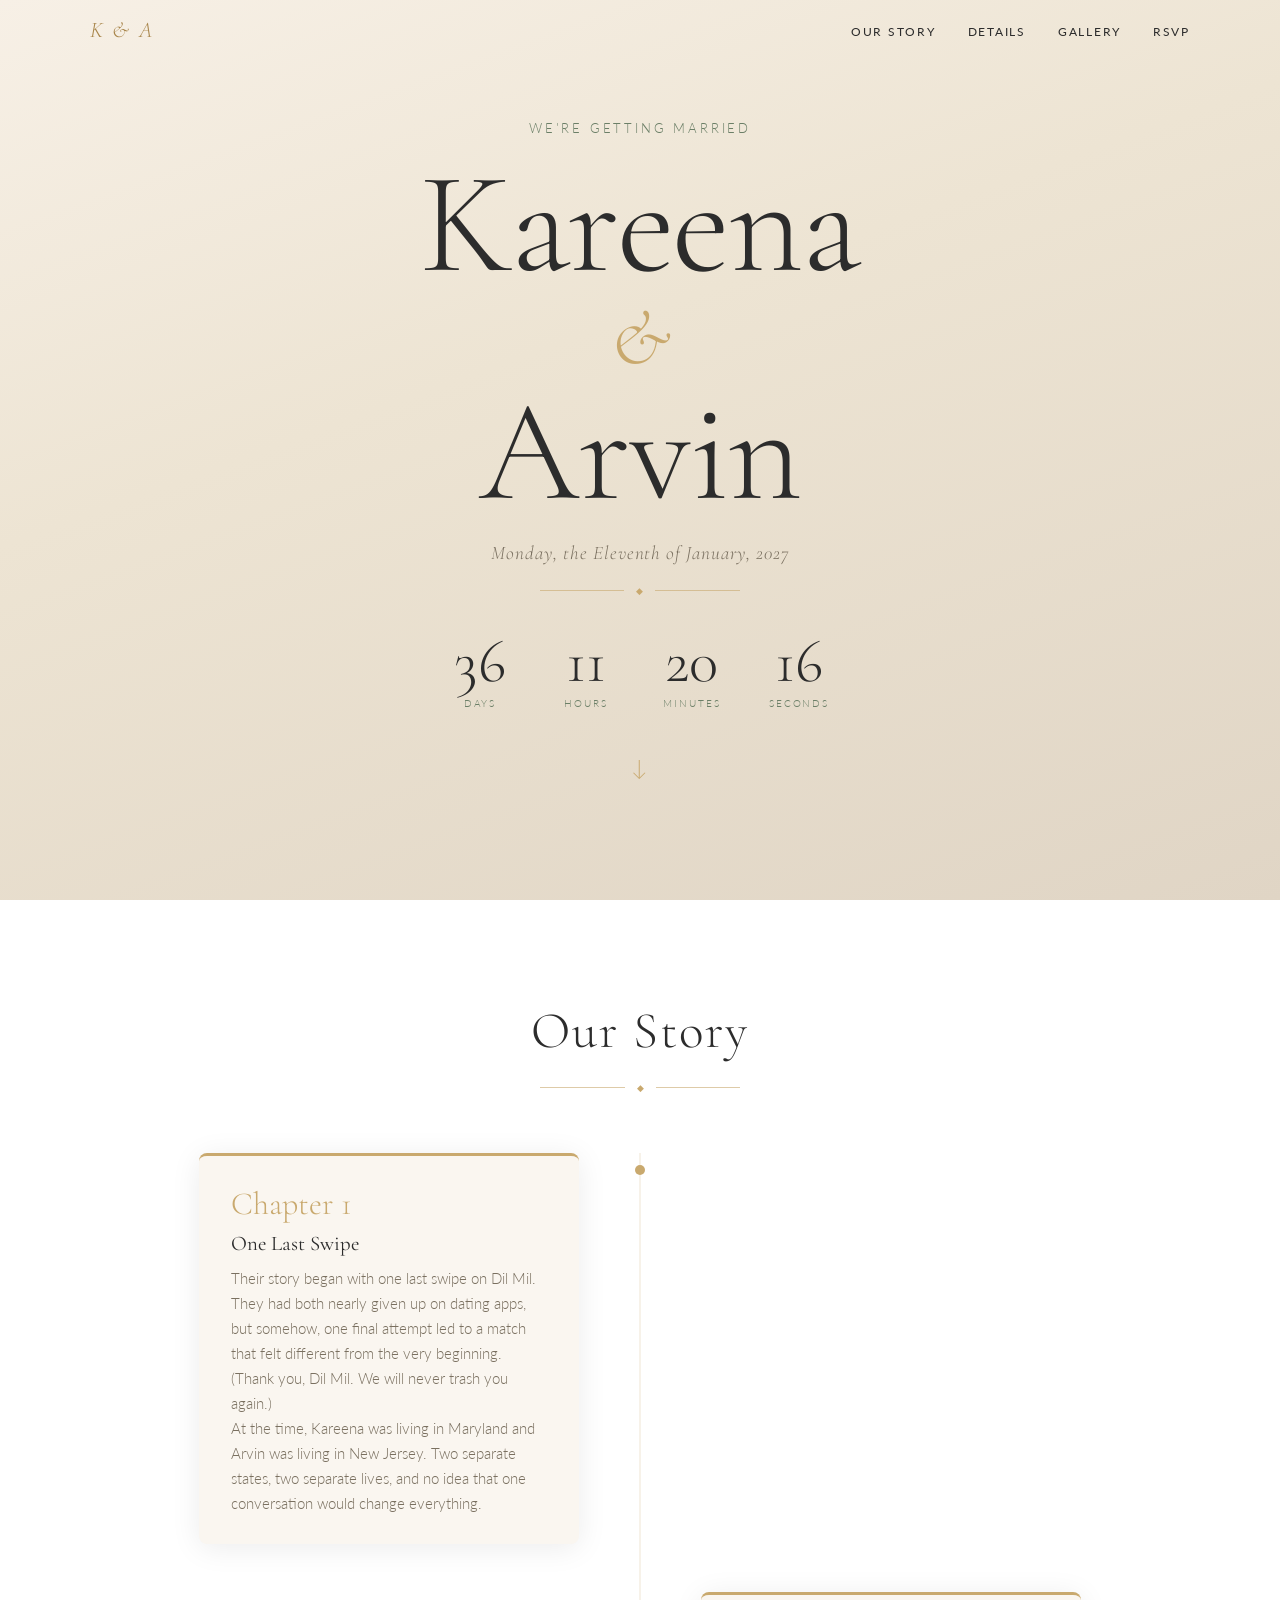
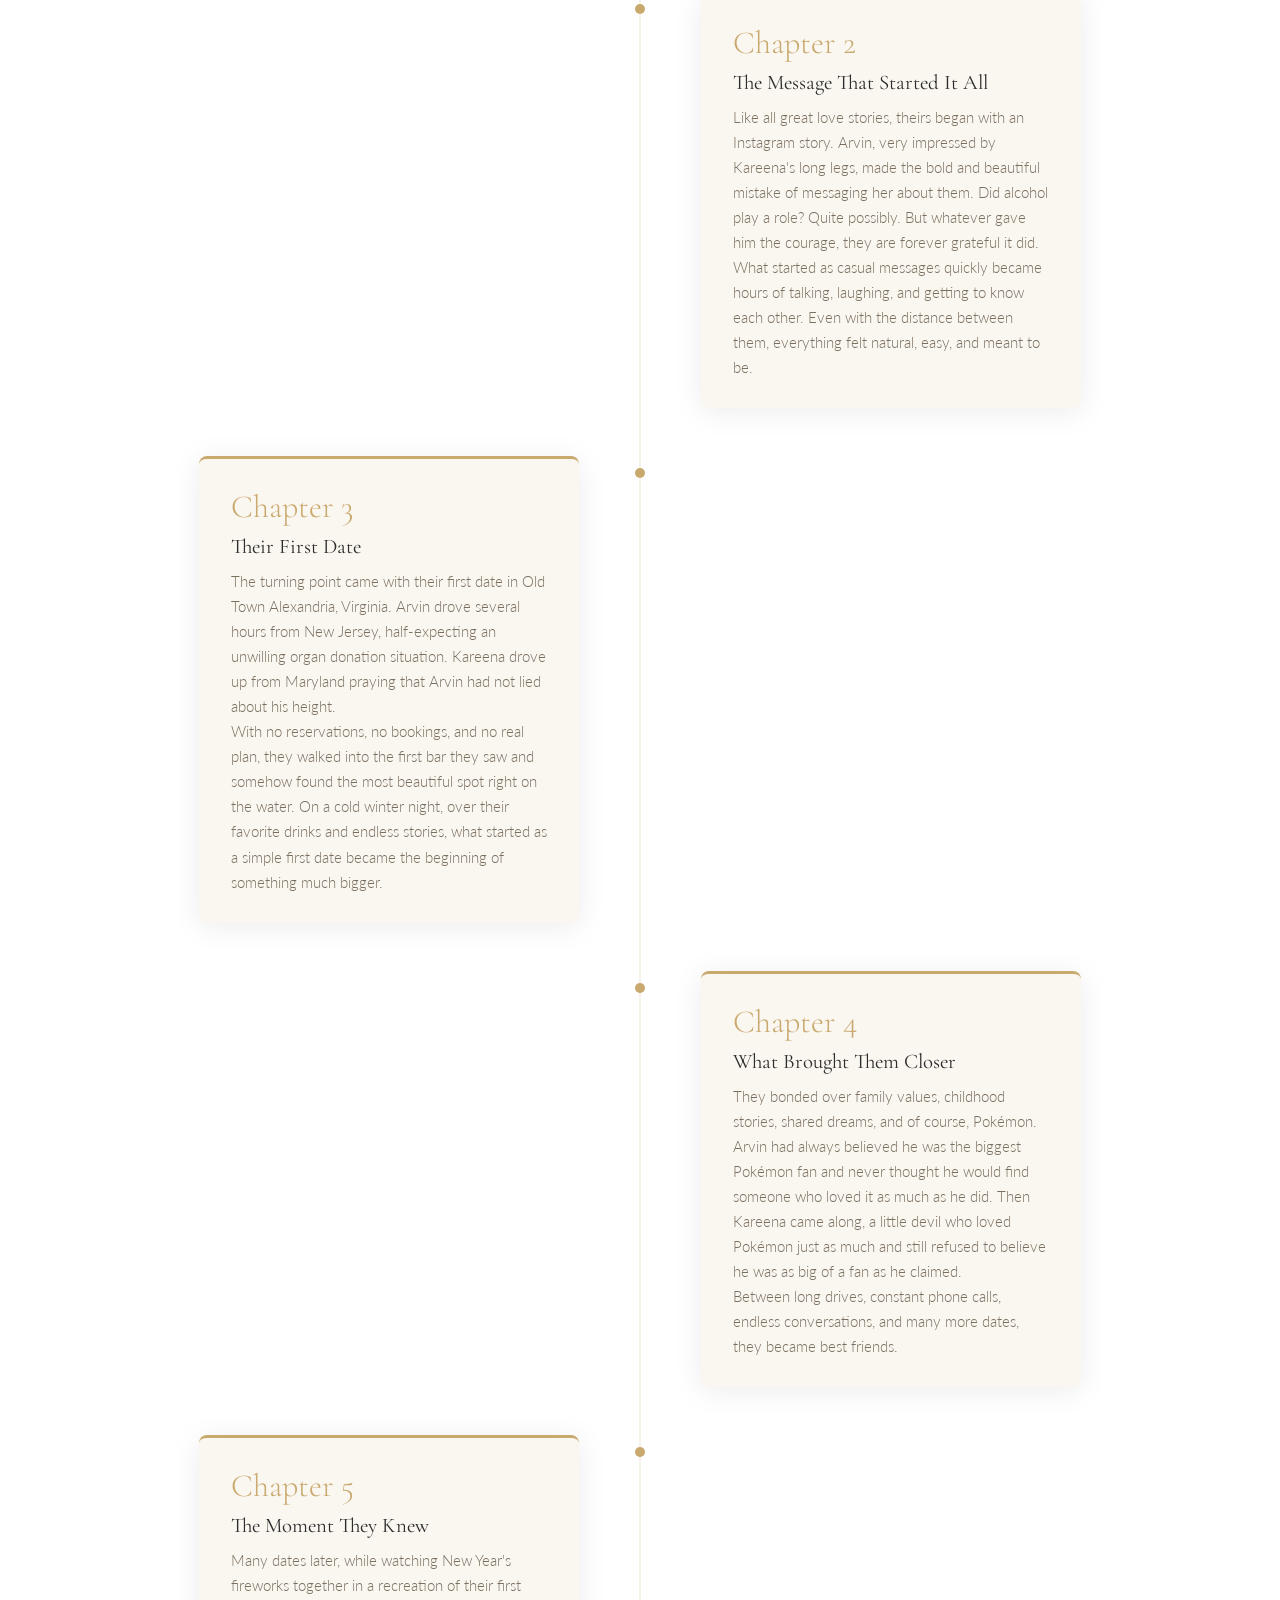
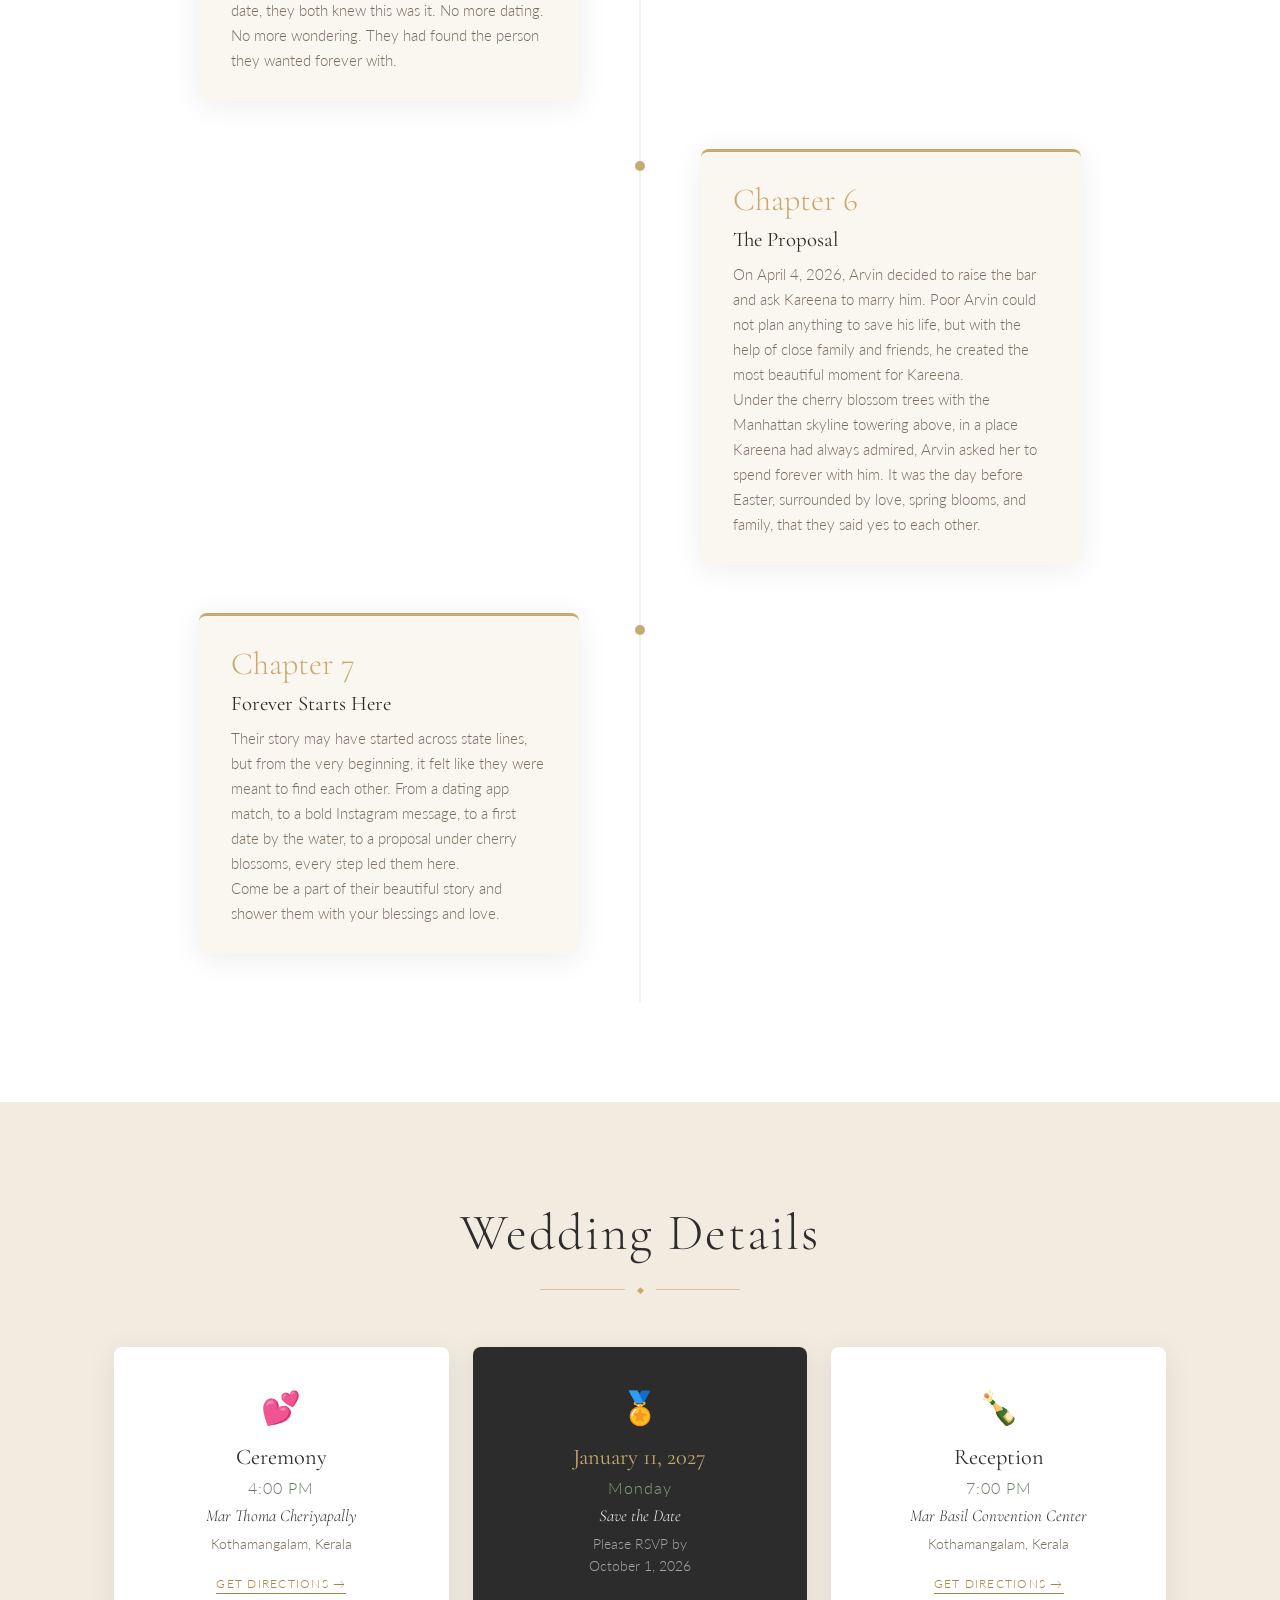
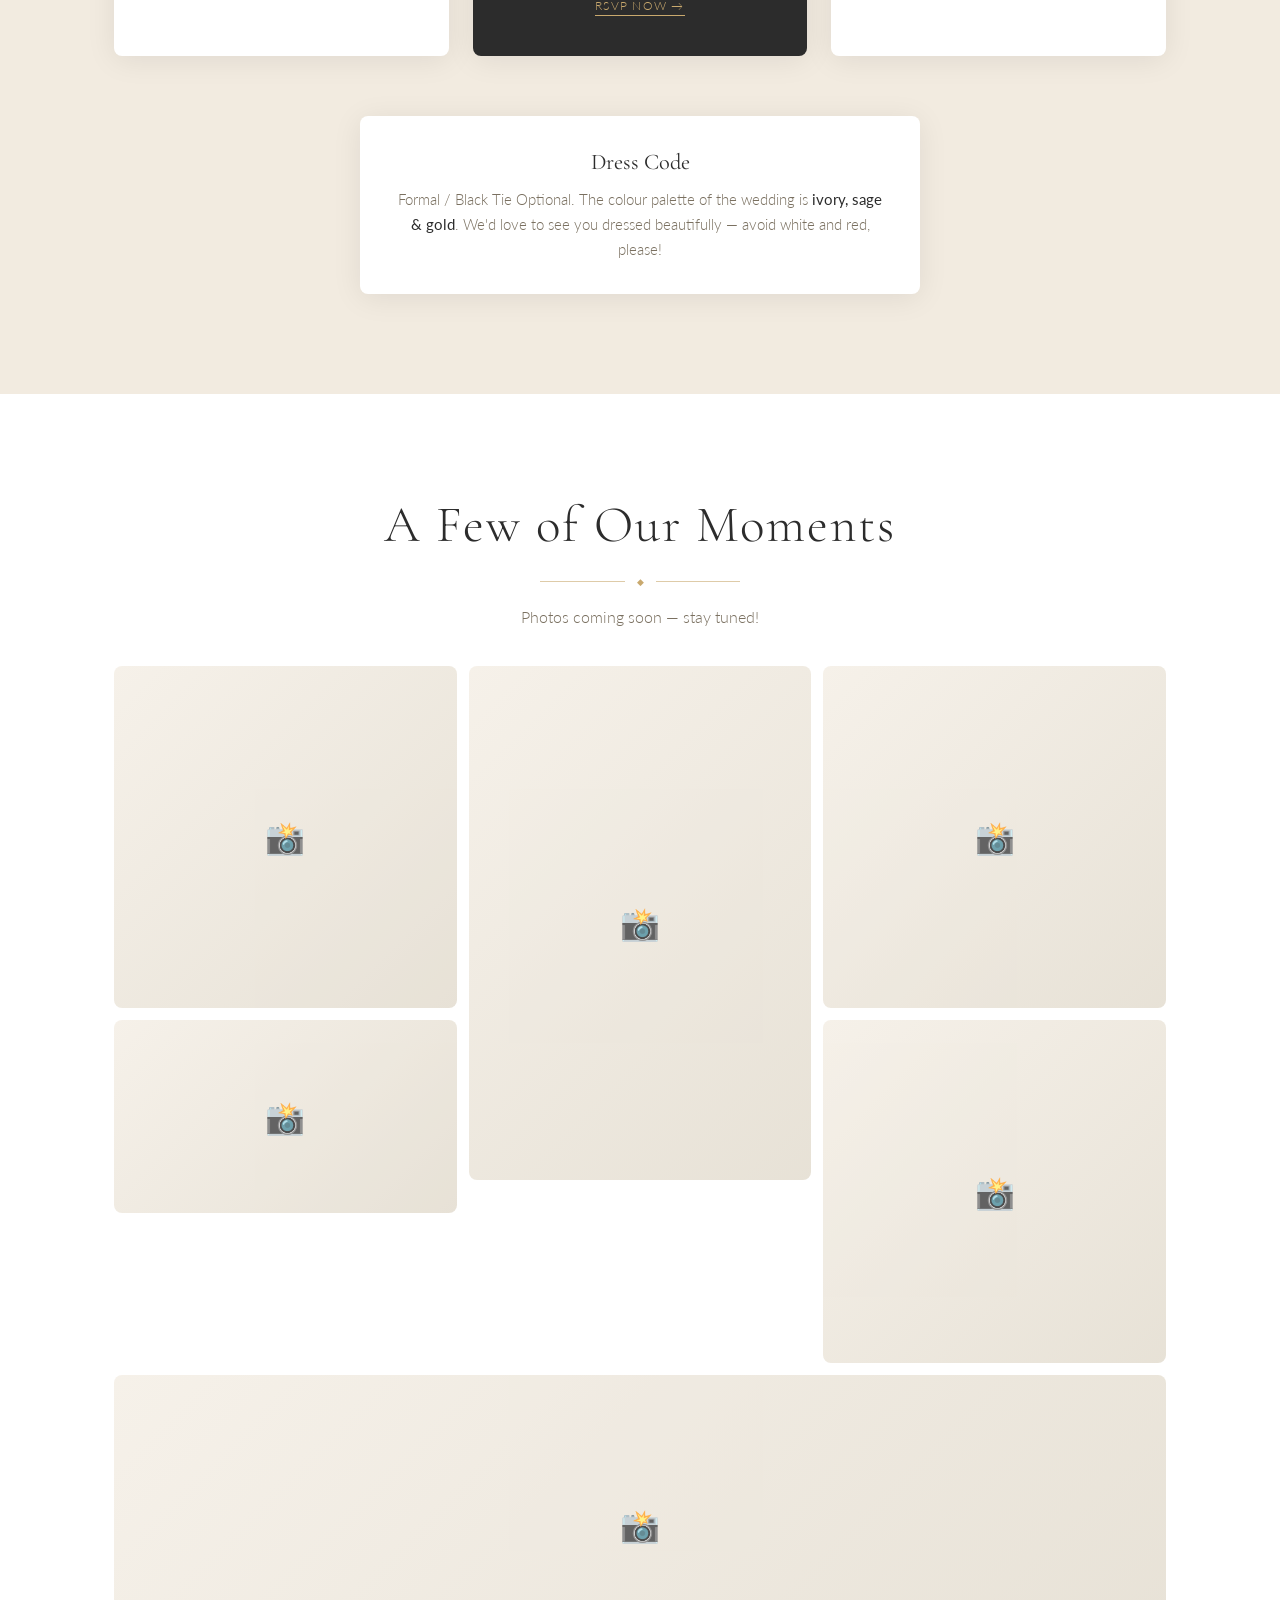
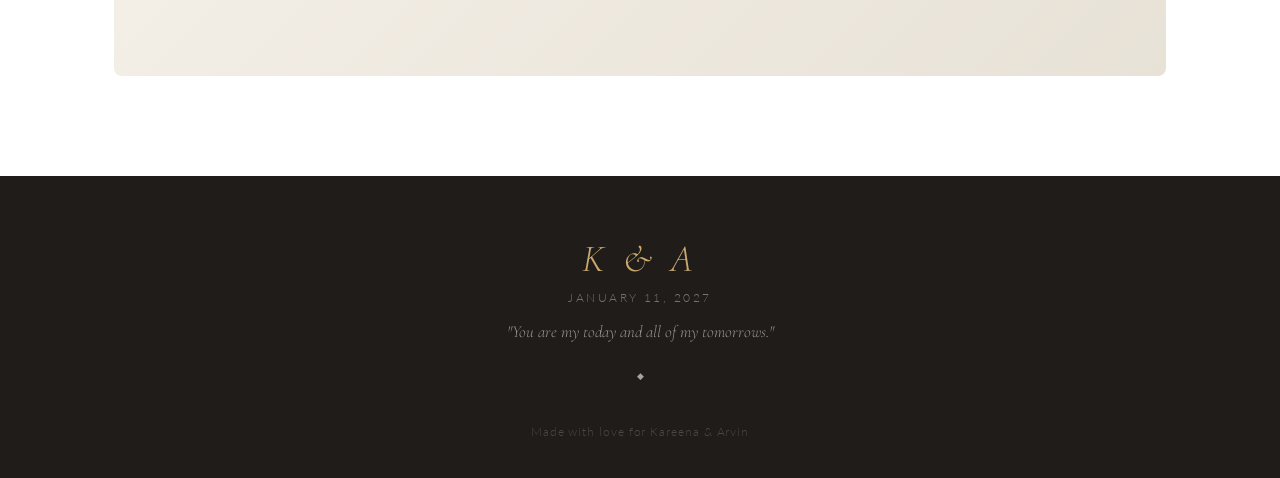
==== summon/index.html @ 85be4bbb "Update wedding date to Jan 11 2027 and set venue details - Date changed to Monday, the Eleventh of J" ====
<!DOCTYPE html>
<html lang="en">
<head>
  <meta charset="UTF-8" />
  <meta name="viewport" content="width=device-width, initial-scale=1.0" />
  <title>Kareena & Arvin — Forever Begins</title>
  <link rel="preconnect" href="https://fonts.googleapis.com" />
  <link rel="preconnect" href="https://fonts.gstatic.com" crossorigin />
  <link href="https://fonts.googleapis.com/css2?family=Cormorant+Garamond:ital,wght@0,300;0,400;0,600;1,300;1,400&family=Lato:wght@300;400&display=swap" rel="stylesheet" />
  <link rel="stylesheet" href="../styles.css" />
</head>
<body>

  <!-- Navigation -->
  <nav id="navbar">
    <div class="nav-inner">
      <span class="nav-monogram">K &amp; A</span>
      <ul class="nav-links">
        <li><a href="#story">Our Story</a></li>
        <li><a href="#details">Details</a></li>
        <li><a href="#gallery">Gallery</a></li>
        <li id="nav-rsvp"><a href="../rsvp.html">RSVP</a></li>
      </ul>
    </div>
  </nav>

  <!-- Hero -->
  <section id="hero">
    <div class="petals" aria-hidden="true" id="petals"></div>
    <div class="hero-content">
      <p class="hero-pre">We're getting married</p>
      <h1 class="hero-names">Kareena<span class="amp">&amp;</span>Arvin</h1>
      <p class="hero-date">Monday, the Eleventh of January, 2027</p>
      <div class="divider"><span></span><span class="diamond">◆</span><span></span></div>
      <div class="countdown" id="countdown">
        <div class="count-block"><span class="count-num" id="days">--</span><span class="count-label">Days</span></div>
        <div class="count-block"><span class="count-num" id="hours">--</span><span class="count-label">Hours</span></div>
        <div class="count-block"><span class="count-num" id="minutes">--</span><span class="count-label">Minutes</span></div>
        <div class="count-block"><span class="count-num" id="seconds">--</span><span class="count-label">Seconds</span></div>
      </div>
      <a href="#story" class="scroll-cue" aria-label="Scroll down">&#8595;</a>
    </div>
  </section>

  <!-- Our Story -->
  <section id="story">
    <div class="container">
      <h2 class="section-title">Our Story</h2>
      <div class="divider"><span></span><span class="diamond">◆</span><span></span></div>
      <div class="timeline">
        <div class="timeline-item left">
          <div class="timeline-card">
            <span class="timeline-year">Chapter 1</span>
            <h3>One Last Swipe</h3>
            <p>Their story began with one last swipe on Dil Mil. They had both nearly given up on dating apps, but somehow, one final attempt led to a match that felt different from the very beginning. (Thank you, Dil Mil. We will never trash you again.)</p>
            <p>At the time, Kareena was living in Maryland and Arvin was living in New Jersey. Two separate states, two separate lives, and no idea that one conversation would change everything.</p>
          </div>
        </div>
        <div class="timeline-item right">
          <div class="timeline-card">
            <span class="timeline-year">Chapter 2</span>
            <h3>The Message That Started It All</h3>
            <p>Like all great love stories, theirs began with an Instagram story. Arvin, very impressed by Kareena's long legs, made the bold and beautiful mistake of messaging her about them. Did alcohol play a role? Quite possibly. But whatever gave him the courage, they are forever grateful it did.</p>
            <p>What started as casual messages quickly became hours of talking, laughing, and getting to know each other. Even with the distance between them, everything felt natural, easy, and meant to be.</p>
          </div>
        </div>
        <div class="timeline-item left">
          <div class="timeline-card">
            <span class="timeline-year">Chapter 3</span>
            <h3>Their First Date</h3>
            <p>The turning point came with their first date in Old Town Alexandria, Virginia. Arvin drove several hours from New Jersey, half-expecting an unwilling organ donation situation. Kareena drove up from Maryland praying that Arvin had not lied about his height.</p>
            <p>With no reservations, no bookings, and no real plan, they walked into the first bar they saw and somehow found the most beautiful spot right on the water. On a cold winter night, over their favorite drinks and endless stories, what started as a simple first date became the beginning of something much bigger.</p>
          </div>
        </div>
        <div class="timeline-item right">
          <div class="timeline-card">
            <span class="timeline-year">Chapter 4</span>
            <h3>What Brought Them Closer</h3>
            <p>They bonded over family values, childhood stories, shared dreams, and of course, Pokémon. Arvin had always believed he was the biggest Pokémon fan and never thought he would find someone who loved it as much as he did. Then Kareena came along, a little devil who loved Pokémon just as much and still refused to believe he was as big of a fan as he claimed.</p>
            <p>Between long drives, constant phone calls, endless conversations, and many more dates, they became best friends.</p>
          </div>
        </div>
        <div class="timeline-item left">
          <div class="timeline-card">
            <span class="timeline-year">Chapter 5</span>
            <h3>The Moment They Knew</h3>
            <p>Many dates later, while watching New Year's fireworks together in a recreation of their first date, they both knew this was it. No more dating. No more wondering. They had found the person they wanted forever with.</p>
          </div>
        </div>
        <div class="timeline-item right">
          <div class="timeline-card">
            <span class="timeline-year">Chapter 6</span>
            <h3>The Proposal</h3>
            <p>On April 4, 2026, Arvin decided to raise the bar and ask Kareena to marry him. Poor Arvin could not plan anything to save his life, but with the help of close family and friends, he created the most beautiful moment for Kareena.</p>
            <p>Under the cherry blossom trees with the Manhattan skyline towering above, in a place Kareena had always admired, Arvin asked her to spend forever with him. It was the day before Easter, surrounded by love, spring blooms, and family, that they said yes to each other.</p>
          </div>
        </div>
        <div class="timeline-item left">
          <div class="timeline-card">
            <span class="timeline-year">Chapter 7</span>
            <h3>Forever Starts Here</h3>
            <p>Their story may have started across state lines, but from the very beginning, it felt like they were meant to find each other. From a dating app match, to a bold Instagram message, to a first date by the water, to a proposal under cherry blossoms, every step led them here.</p>
            <p>Come be a part of their beautiful story and shower them with your blessings and love.</p>
          </div>
        </div>
      </div>
    </div>
  </section>

  <!-- Details -->
  <section id="details">
    <div class="container">
      <h2 class="section-title">Wedding Details</h2>
      <div class="divider"><span></span><span class="diamond">◆</span><span></span></div>
      <div class="details-grid">

        <div class="detail-card">
          <div class="detail-icon">&#128149;</div>
          <h3>Ceremony</h3>
          <p class="detail-time">4:00 PM</p>
          <p class="detail-venue">Mar Thoma Cheriyapally</p>
          <p class="detail-address">Kothamangalam, Kerala</p>
          <a class="detail-link" href="https://maps.google.com" target="_blank" rel="noopener">Get Directions →</a>
        </div>

        <div class="detail-card featured">
          <div class="detail-icon">&#127941;</div>
          <h3>January 11, 2027</h3>
          <p class="detail-time">Monday</p>
          <p class="detail-venue">Save the Date</p>
          <p class="detail-address">Please RSVP by<br/>October 1, 2026</p>
          <a class="detail-link" href="../rsvp.html">RSVP Now →</a>
        </div>

        <div class="detail-card">
          <div class="detail-icon">&#127870;</div>
          <h3>Reception</h3>
          <p class="detail-time">7:00 PM</p>
          <p class="detail-venue">Mar Basil Convention Center</p>
          <p class="detail-address">Kothamangalam, Kerala</p>
          <a class="detail-link" href="https://maps.google.com" target="_blank" rel="noopener">Get Directions →</a>
        </div>

      </div>

      <div class="dress-code">
        <h3>Dress Code</h3>
        <p>Formal / Black Tie Optional. The colour palette of the wedding is <strong>ivory, sage &amp; gold</strong>. We'd love to see you dressed beautifully — avoid white and red, please!</p>
      </div>
    </div>
  </section>

  <!-- Gallery -->
  <section id="gallery">
    <div class="container">
      <h2 class="section-title">A Few of Our Moments</h2>
      <div class="divider"><span></span><span class="diamond">◆</span><span></span></div>
      <p class="section-sub">Photos coming soon — stay tuned!</p>
      <div class="gallery-grid">
        <div class="gallery-item g1"><div class="gallery-placeholder"><span>&#128248;</span></div></div>
        <div class="gallery-item g2"><div class="gallery-placeholder"><span>&#128248;</span></div></div>
        <div class="gallery-item g3"><div class="gallery-placeholder"><span>&#128248;</span></div></div>
        <div class="gallery-item g4"><div class="gallery-placeholder"><span>&#128248;</span></div></div>
        <div class="gallery-item g5"><div class="gallery-placeholder"><span>&#128248;</span></div></div>
        <div class="gallery-item g6"><div class="gallery-placeholder"><span>&#128248;</span></div></div>
      </div>
    </div>
  </section>

  <!-- Footer -->
  <footer id="footer">
    <p class="footer-monogram">K &amp; A</p>
    <p class="footer-date">January 11, 2027</p>
    <p class="footer-quote">"You are my today and all of my tomorrows."</p>
    <div class="divider light"><span></span><span class="diamond">◆</span><span></span></div>
    <p class="footer-credit">Made with love for Kareena &amp; Arvin</p>
  </footer>

  <script src="../script.js"></script>
</body>
</html>
---- styles.css ----
/* ===== Variables ===== */
:root {
  --ivory:     #faf6f0;
  --cream:     #f2ebe0;
  --sage:      #8a9e85;
  --sage-dark: #6b7f67;
  --gold:      #c9a96e;
  --gold-dark: #a8854a;
  --charcoal:  #2c2c2c;
  --muted:     #7a7060;
  --white:     #ffffff;
  --radius:    8px;
  --shadow:    0 4px 30px rgba(0,0,0,0.08);
  --transition: 0.3s ease;
  --font-serif: 'Cormorant Garamond', Georgia, serif;
  --font-sans:  'Lato', sans-serif;
}

/* ===== Reset ===== */
*, *::before, *::after { box-sizing: border-box; margin: 0; padding: 0; }
html { scroll-behavior: smooth; }
body {
  font-family: var(--font-sans);
  font-weight: 300;
  color: var(--charcoal);
  background: var(--ivory);
  overflow-x: hidden;
}

/* ===== Utility ===== */
.container {
  max-width: 1100px;
  margin: 0 auto;
  padding: 0 24px;
}
.section-title {
  font-family: var(--font-serif);
  font-size: clamp(2rem, 5vw, 3.2rem);
  font-weight: 300;
  text-align: center;
  color: var(--charcoal);
  letter-spacing: 0.04em;
}
.section-sub {
  text-align: center;
  color: var(--muted);
  font-size: 1rem;
  margin-top: 12px;
}
.divider {
  display: flex;
  align-items: center;
  gap: 12px;
  margin: 20px auto;
  max-width: 200px;
}
.divider span:first-child,
.divider span:last-child {
  flex: 1;
  height: 1px;
  background: var(--gold);
  opacity: 0.6;
}
.divider .diamond {
  color: var(--gold);
  font-size: 0.55rem;
  flex: none;
}
.divider.light span:first-child,
.divider.light span:last-child { background: rgba(255,255,255,0.4); }
.divider.light .diamond { color: rgba(255,255,255,0.6); }

/* ===== Navbar ===== */
#navbar {
  position: fixed;
  top: 0; left: 0; right: 0;
  z-index: 100;
  padding: 16px 24px;
  transition: background var(--transition), box-shadow var(--transition);
}
#navbar.scrolled {
  background: rgba(250, 246, 240, 0.97);
  box-shadow: 0 2px 20px rgba(0,0,0,0.06);
  backdrop-filter: blur(8px);
}
.nav-inner {
  max-width: 1100px;
  margin: 0 auto;
  display: flex;
  align-items: center;
  justify-content: space-between;
}
.nav-monogram {
  font-family: var(--font-serif);
  font-size: 1.4rem;
  font-style: italic;
  color: var(--gold-dark);
  letter-spacing: 0.1em;
}
.nav-links {
  list-style: none;
  display: flex;
  gap: 32px;
}
.nav-links a {
  font-family: var(--font-sans);
  font-size: 0.78rem;
  font-weight: 400;
  letter-spacing: 0.14em;
  text-transform: uppercase;
  text-decoration: none;
  color: var(--charcoal);
  transition: color var(--transition);
}
.nav-links a:hover { color: var(--gold-dark); }

/* ===== Hero ===== */
#hero {
  position: relative;
  min-height: 100vh;
  display: flex;
  align-items: center;
  justify-content: center;
  text-align: center;
  background: linear-gradient(160deg, #f7f0e6 0%, #ede4d3 40%, #e0d5c5 100%);
  overflow: hidden;
}
.hero-content {
  position: relative;
  z-index: 2;
  padding: 24px;
}
.hero-pre {
  font-family: var(--font-sans);
  font-size: 0.8rem;
  letter-spacing: 0.22em;
  text-transform: uppercase;
  color: var(--sage-dark);
  margin-bottom: 20px;
}
.hero-names {
  font-family: var(--font-serif);
  font-size: clamp(3.5rem, 12vw, 9rem);
  font-weight: 300;
  line-height: 0.95;
  color: var(--charcoal);
  letter-spacing: -0.01em;
}
.hero-names .amp {
  display: block;
  font-style: italic;
  font-size: 0.55em;
  color: var(--gold);
  margin: 0.1em 0;
}
.hero-date {
  margin-top: 20px;
  font-family: var(--font-serif);
  font-size: clamp(0.95rem, 2.5vw, 1.2rem);
  font-style: italic;
  color: var(--muted);
  letter-spacing: 0.05em;
}
.countdown {
  display: flex;
  gap: clamp(16px, 4vw, 48px);
  justify-content: center;
  margin-top: 36px;
}
.count-block {
  display: flex;
  flex-direction: column;
  align-items: center;
  gap: 4px;
}
.count-num {
  font-family: var(--font-serif);
  font-size: clamp(2rem, 6vw, 3.8rem);
  font-weight: 300;
  color: var(--charcoal);
  line-height: 1;
  min-width: 2ch;
  text-align: center;
}
.count-label {
  font-size: 0.65rem;
  letter-spacing: 0.18em;
  text-transform: uppercase;
  color: var(--sage-dark);
}
.scroll-cue {
  display: inline-block;
  margin-top: 44px;
  font-size: 1.4rem;
  color: var(--gold);
  text-decoration: none;
  animation: bounce 2s infinite;
}

/* Petals */
.petals { position: absolute; inset: 0; pointer-events: none; overflow: hidden; }
.petal {
  position: absolute;
  top: -30px;
  width: 10px;
  height: 14px;
  border-radius: 50% 0 50% 0;
  opacity: 0;
  animation: fall linear infinite;
}

@keyframes fall {
  0%   { transform: translateY(0) rotate(0deg) scale(0.8); opacity: 0; }
  10%  { opacity: 0.6; }
  90%  { opacity: 0.4; }
  100% { transform: translateY(110vh) rotate(720deg) scale(1); opacity: 0; }
}
@keyframes bounce {
  0%, 100% { transform: translateY(0); }
  50%       { transform: translateY(8px); }
}

/* ===== Story ===== */
#story {
  padding: 100px 0;
  background: var(--white);
}
.timeline {
  position: relative;
  margin-top: 60px;
  padding: 0 20px;
}
.timeline::before {
  content: '';
  position: absolute;
  top: 0; bottom: 0;
  left: 50%;
  width: 1px;
  background: var(--gold);
  opacity: 0.3;
  transform: translateX(-50%);
}
.timeline-item {
  display: flex;
  justify-content: flex-end;
  padding: 0 56% 48px 0;
  position: relative;
}
.timeline-item.right {
  justify-content: flex-start;
  padding: 0 0 48px 56%;
}
.timeline-item::after {
  content: '';
  position: absolute;
  top: 12px;
  left: 50%;
  width: 10px;
  height: 10px;
  background: var(--gold);
  border-radius: 50%;
  transform: translateX(-50%);
}
.timeline-card {
  background: var(--ivory);
  border-radius: var(--radius);
  padding: 28px 32px;
  box-shadow: var(--shadow);
  max-width: 380px;
  border-top: 3px solid var(--gold);
  transition: transform var(--transition);
}
.timeline-card:hover { transform: translateY(-4px); }
.timeline-year {
  font-family: var(--font-serif);
  font-size: 2rem;
  font-weight: 300;
  color: var(--gold);
  display: block;
  margin-bottom: 8px;
}
.timeline-card h3 {
  font-family: var(--font-serif);
  font-size: 1.3rem;
  font-weight: 400;
  margin-bottom: 10px;
  color: var(--charcoal);
}
.timeline-card p {
  font-size: 0.92rem;
  line-height: 1.7;
  color: var(--muted);
}

/* ===== Details ===== */
#details {
  padding: 100px 0;
  background: var(--cream);
}
.details-grid {
  display: grid;
  grid-template-columns: repeat(3, 1fr);
  gap: 24px;
  margin-top: 52px;
}
.detail-card {
  background: var(--white);
  border-radius: var(--radius);
  padding: 40px 28px;
  text-align: center;
  box-shadow: var(--shadow);
  transition: transform var(--transition);
  display: flex;
  flex-direction: column;
  align-items: center;
  gap: 8px;
}
.detail-card:hover { transform: translateY(-4px); }
.detail-card.featured {
  background: var(--charcoal);
  color: var(--ivory);
  transform: translateY(-10px);
}
.detail-card.featured:hover { transform: translateY(-14px); }
.detail-icon { font-size: 2rem; margin-bottom: 8px; }
.detail-card h3 {
  font-family: var(--font-serif);
  font-size: 1.4rem;
  font-weight: 400;
}
.detail-card.featured h3 { color: var(--gold); }
.detail-time {
  font-size: 1rem;
  color: var(--sage-dark);
  letter-spacing: 0.06em;
}
.detail-card.featured .detail-time { color: var(--sage); }
.detail-venue {
  font-family: var(--font-serif);
  font-size: 1.05rem;
  font-style: italic;
  color: var(--charcoal);
}
.detail-card.featured .detail-venue { color: var(--ivory); }
.detail-address {
  font-size: 0.85rem;
  color: var(--muted);
  line-height: 1.6;
  text-align: center;
}
.detail-card.featured .detail-address { color: rgba(250,246,240,0.6); }
.detail-link {
  display: inline-block;
  margin-top: 12px;
  font-size: 0.78rem;
  letter-spacing: 0.1em;
  text-transform: uppercase;
  text-decoration: none;
  color: var(--gold-dark);
  border-bottom: 1px solid var(--gold-dark);
  padding-bottom: 2px;
  transition: opacity var(--transition);
}
.detail-card.featured .detail-link { color: var(--gold); border-color: var(--gold); }
.detail-link:hover { opacity: 0.7; }

.dress-code {
  margin-top: 60px;
  text-align: center;
  max-width: 560px;
  margin-left: auto;
  margin-right: auto;
  background: var(--white);
  border-radius: var(--radius);
  padding: 32px 36px;
  box-shadow: var(--shadow);
}
.dress-code h3 {
  font-family: var(--font-serif);
  font-size: 1.4rem;
  font-weight: 400;
  margin-bottom: 12px;
}
.dress-code p {
  font-size: 0.92rem;
  line-height: 1.7;
  color: var(--muted);
}
.dress-code strong { color: var(--charcoal); font-weight: 400; }

/* ===== Gallery ===== */
#gallery {
  padding: 100px 0;
  background: var(--white);
}
.gallery-grid {
  display: grid;
  grid-template-columns: repeat(3, 1fr);
  grid-template-rows: auto auto;
  gap: 12px;
  margin-top: 40px;
}
.gallery-item { border-radius: var(--radius); overflow: hidden; }
.g1 { grid-column: 1; grid-row: 1; aspect-ratio: 1; }
.g2 { grid-column: 2; grid-row: 1 / 3; aspect-ratio: 2/3; }
.g3 { grid-column: 3; grid-row: 1; aspect-ratio: 1; }
.g4 { grid-column: 1; grid-row: 2; aspect-ratio: 16/9; }
.g5 { grid-column: 3; grid-row: 2; aspect-ratio: 1; }
.g6 { grid-column: 1 / 4; grid-row: 3; aspect-ratio: 21/6; }

.gallery-placeholder {
  width: 100%;
  height: 100%;
  min-height: 180px;
  background: linear-gradient(135deg, var(--cream) 0%, #ddd5c5 100%);
  display: flex;
  align-items: center;
  justify-content: center;
  font-size: 2rem;
  color: var(--gold);
  opacity: 0.7;
  transition: opacity var(--transition);
}
.gallery-item:hover .gallery-placeholder { opacity: 1; }

/* ===== RSVP ===== */
#rsvp {
  padding: 100px 0;
  background: linear-gradient(160deg, #2c2c2c 0%, #3d3530 100%);
}
#rsvp .section-title { color: var(--ivory); }
#rsvp .section-sub { color: rgba(250,246,240,0.6); }
#rsvp .divider span:first-child,
#rsvp .divider span:last-child { background: var(--gold); opacity: 0.4; }
#rsvp .divider .diamond { color: var(--gold); }
.rsvp-container { max-width: 680px; }

.rsvp-form {
  margin-top: 48px;
  display: flex;
  flex-direction: column;
  gap: 20px;
}
.form-row {
  display: grid;
  grid-template-columns: 1fr 1fr;
  gap: 20px;
}
.form-group {
  display: flex;
  flex-direction: column;
  gap: 6px;
}
.form-group label {
  font-size: 0.75rem;
  letter-spacing: 0.14em;
  text-transform: uppercase;
  color: rgba(250,246,240,0.7);
}
.form-group input,
.form-group select,
.form-group textarea {
  background: rgba(255,255,255,0.06);
  border: 1px solid rgba(201,169,110,0.3);
  border-radius: var(--radius);
  padding: 12px 16px;
  font-family: var(--font-sans);
  font-size: 0.95rem;
  color: var(--ivory);
  outline: none;
  transition: border-color var(--transition);
}
.form-group input::placeholder,
.form-group textarea::placeholder { color: rgba(250,246,240,0.3); }
.form-group input:focus,
.form-group select:focus,
.form-group textarea:focus { border-color: var(--gold); }
.form-group select option { background: #3d3530; color: var(--ivory); }
.form-group textarea { resize: vertical; min-height: 90px; }

.radio-group {
  display: flex;
  gap: 24px;
  flex-wrap: wrap;
}
.radio-label {
  display: flex;
  align-items: center;
  gap: 8px;
  font-size: 0.92rem;
  color: var(--ivory);
  cursor: pointer;
  letter-spacing: normal;
  text-transform: none;
}
.radio-label input[type="radio"] {
  accent-color: var(--gold);
  width: 16px;
  height: 16px;
  cursor: pointer;
}
.optional { color: rgba(250,246,240,0.4); font-size: 0.75em; }

.btn-submit {
  align-self: center;
  margin-top: 8px;
  padding: 14px 56px;
  font-family: var(--font-sans);
  font-size: 0.8rem;
  font-weight: 400;
  letter-spacing: 0.18em;
  text-transform: uppercase;
  color: var(--charcoal);
  background: var(--gold);
  border: none;
  border-radius: 2px;
  cursor: pointer;
  transition: background var(--transition), transform var(--transition);
}
.btn-submit:hover {
  background: var(--gold-dark);
  transform: translateY(-2px);
}
.form-success, .form-error { text-align: center; font-size: 0.92rem; display: none; }
.form-success { color: #a8c9a0; }
.form-error   { color: #e8a09a; }

/* ===== Footer ===== */
#footer {
  padding: 60px 24px 40px;
  background: #1f1c19;
  text-align: center;
  display: flex;
  flex-direction: column;
  align-items: center;
  gap: 8px;
}
.footer-monogram {
  font-family: var(--font-serif);
  font-size: 2.4rem;
  font-style: italic;
  color: var(--gold);
  letter-spacing: 0.12em;
}
.footer-date {
  font-size: 0.78rem;
  letter-spacing: 0.2em;
  text-transform: uppercase;
  color: rgba(250,246,240,0.4);
  margin-bottom: 8px;
}
.footer-quote {
  font-family: var(--font-serif);
  font-style: italic;
  font-size: 1.05rem;
  color: rgba(250,246,240,0.55);
  max-width: 400px;
}
.footer-credit {
  font-size: 0.72rem;
  letter-spacing: 0.08em;
  color: rgba(250,246,240,0.2);
  margin-top: 16px;
}

/* ===== RSVP Page ===== */
.rsvp-page #rsvp { padding-top: 60px; }

.rsvp-banner {
  padding: 140px 24px 60px;
  text-align: center;
  background: linear-gradient(160deg, #2c2c2c 0%, #3d3530 100%);
}
.rsvp-banner-title {
  font-family: var(--font-serif);
  font-size: clamp(3rem, 10vw, 6rem);
  font-weight: 300;
  color: var(--ivory);
  letter-spacing: 0.12em;
  line-height: 1;
  margin: 12px 0 16px;
}
.rsvp-banner .hero-pre { color: var(--sage); }
.rsvp-banner .hero-date { color: rgba(250,246,240,0.5); }

.honeypot { display: none; }
.nav-monogram { text-decoration: none; }
.nav-active { color: var(--gold-dark) !important; }

.rsvp-back {
  text-align: center;
  margin-top: 36px;
}
.rsvp-back a {
  font-size: 0.8rem;
  letter-spacing: 0.1em;
  text-transform: uppercase;
  color: rgba(250,246,240,0.45);
  text-decoration: none;
  border-bottom: 1px solid rgba(201,169,110,0.3);
  padding-bottom: 2px;
  transition: color var(--transition);
}
.rsvp-back a:hover { color: var(--gold); }

/* ===== Responsive ===== */
@media (max-width: 860px) {
  .details-grid { grid-template-columns: 1fr; max-width: 400px; margin-left: auto; margin-right: auto; }
  .detail-card.featured { transform: none; }
  .detail-card.featured:hover { transform: translateY(-4px); }

  .gallery-grid {
    grid-template-columns: 1fr 1fr;
    grid-template-rows: auto;
  }
  .g1,.g3,.g4,.g5 { grid-column: auto; grid-row: auto; aspect-ratio: 1; }
  .g2 { grid-column: auto; grid-row: auto; aspect-ratio: 1; }
  .g6 { grid-column: 1 / 3; aspect-ratio: 16/5; }

  .timeline::before { left: 20px; }
  .timeline-item,
  .timeline-item.right {
    justify-content: flex-start;
    padding: 0 0 36px 52px;
  }
  .timeline-item::after { left: 20px; }
  .timeline-card { max-width: 100%; }
}

@media (max-width: 600px) {
  .nav-links { display: none; }
  .form-row { grid-template-columns: 1fr; }
  .gallery-grid { grid-template-columns: 1fr; }
  .g6 { grid-column: 1; aspect-ratio: 4/3; }
  .hero-names { font-size: clamp(3rem, 18vw, 5.5rem); }
}
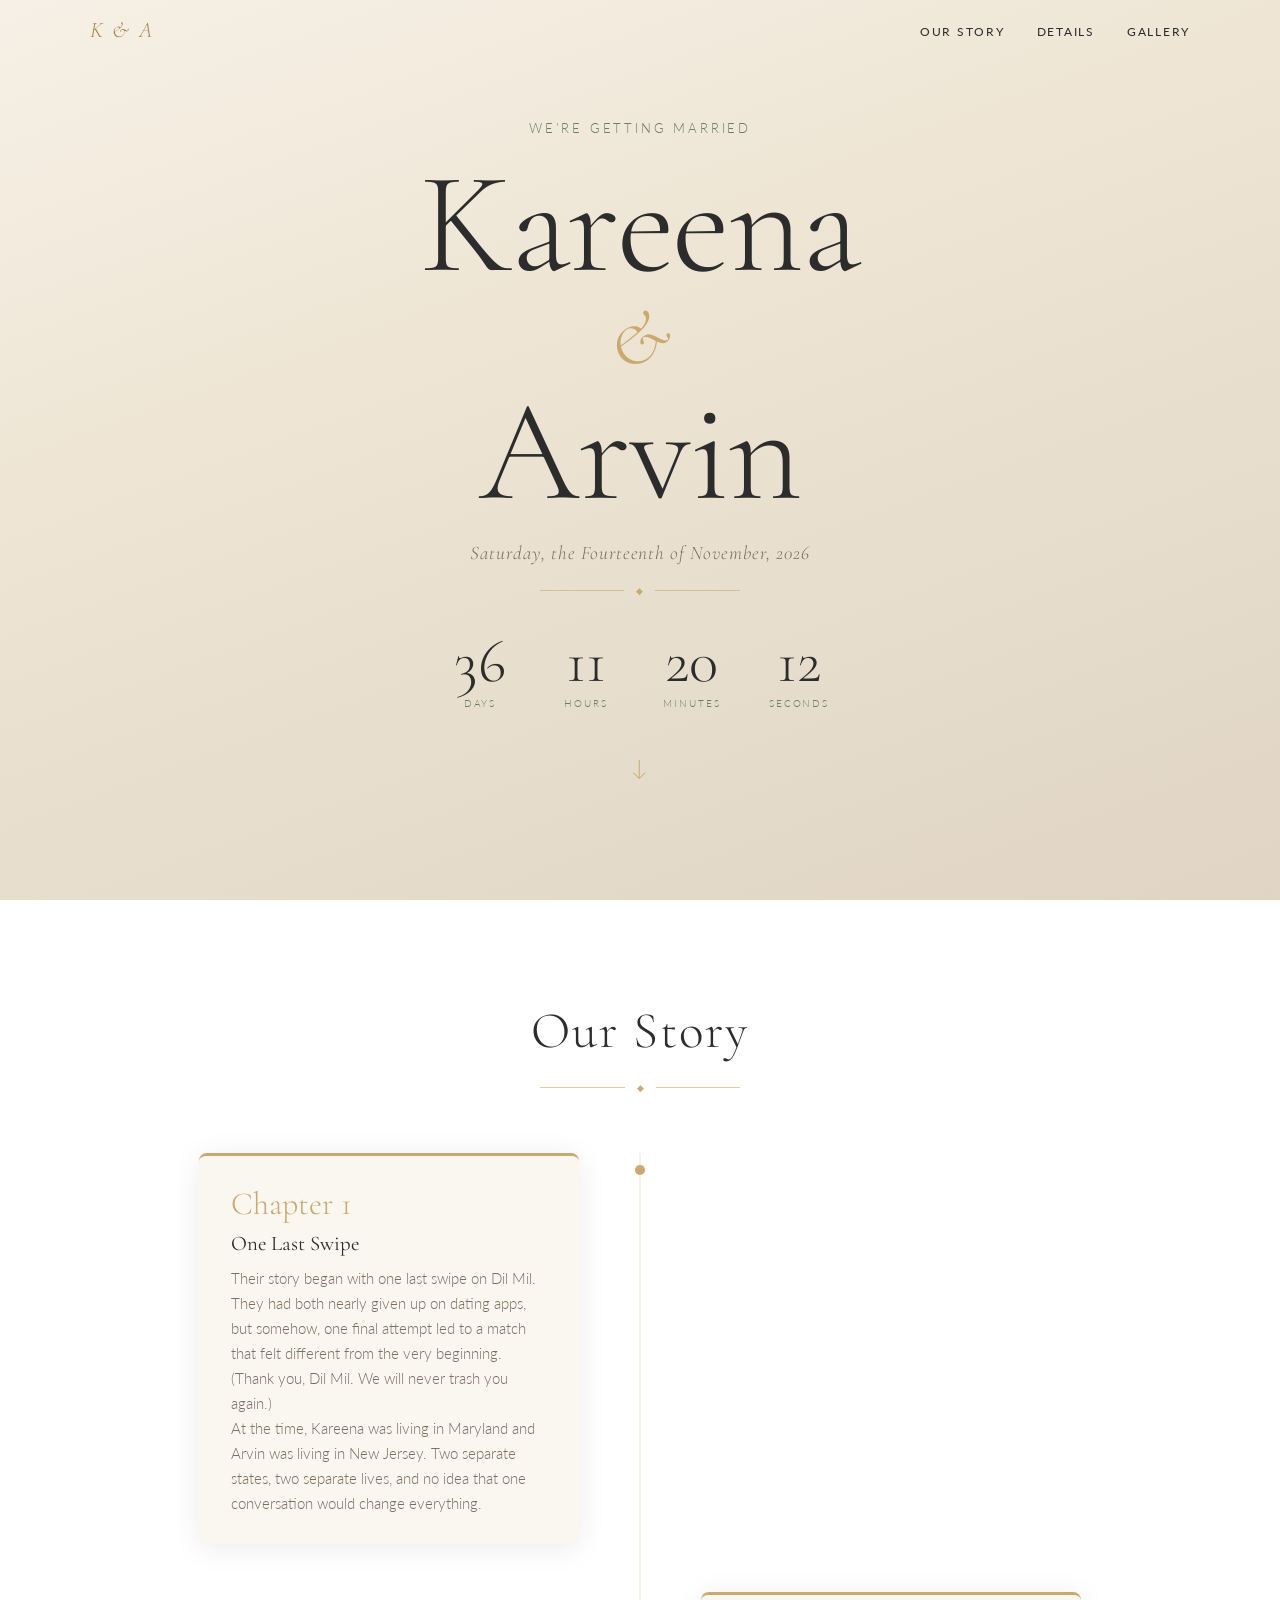
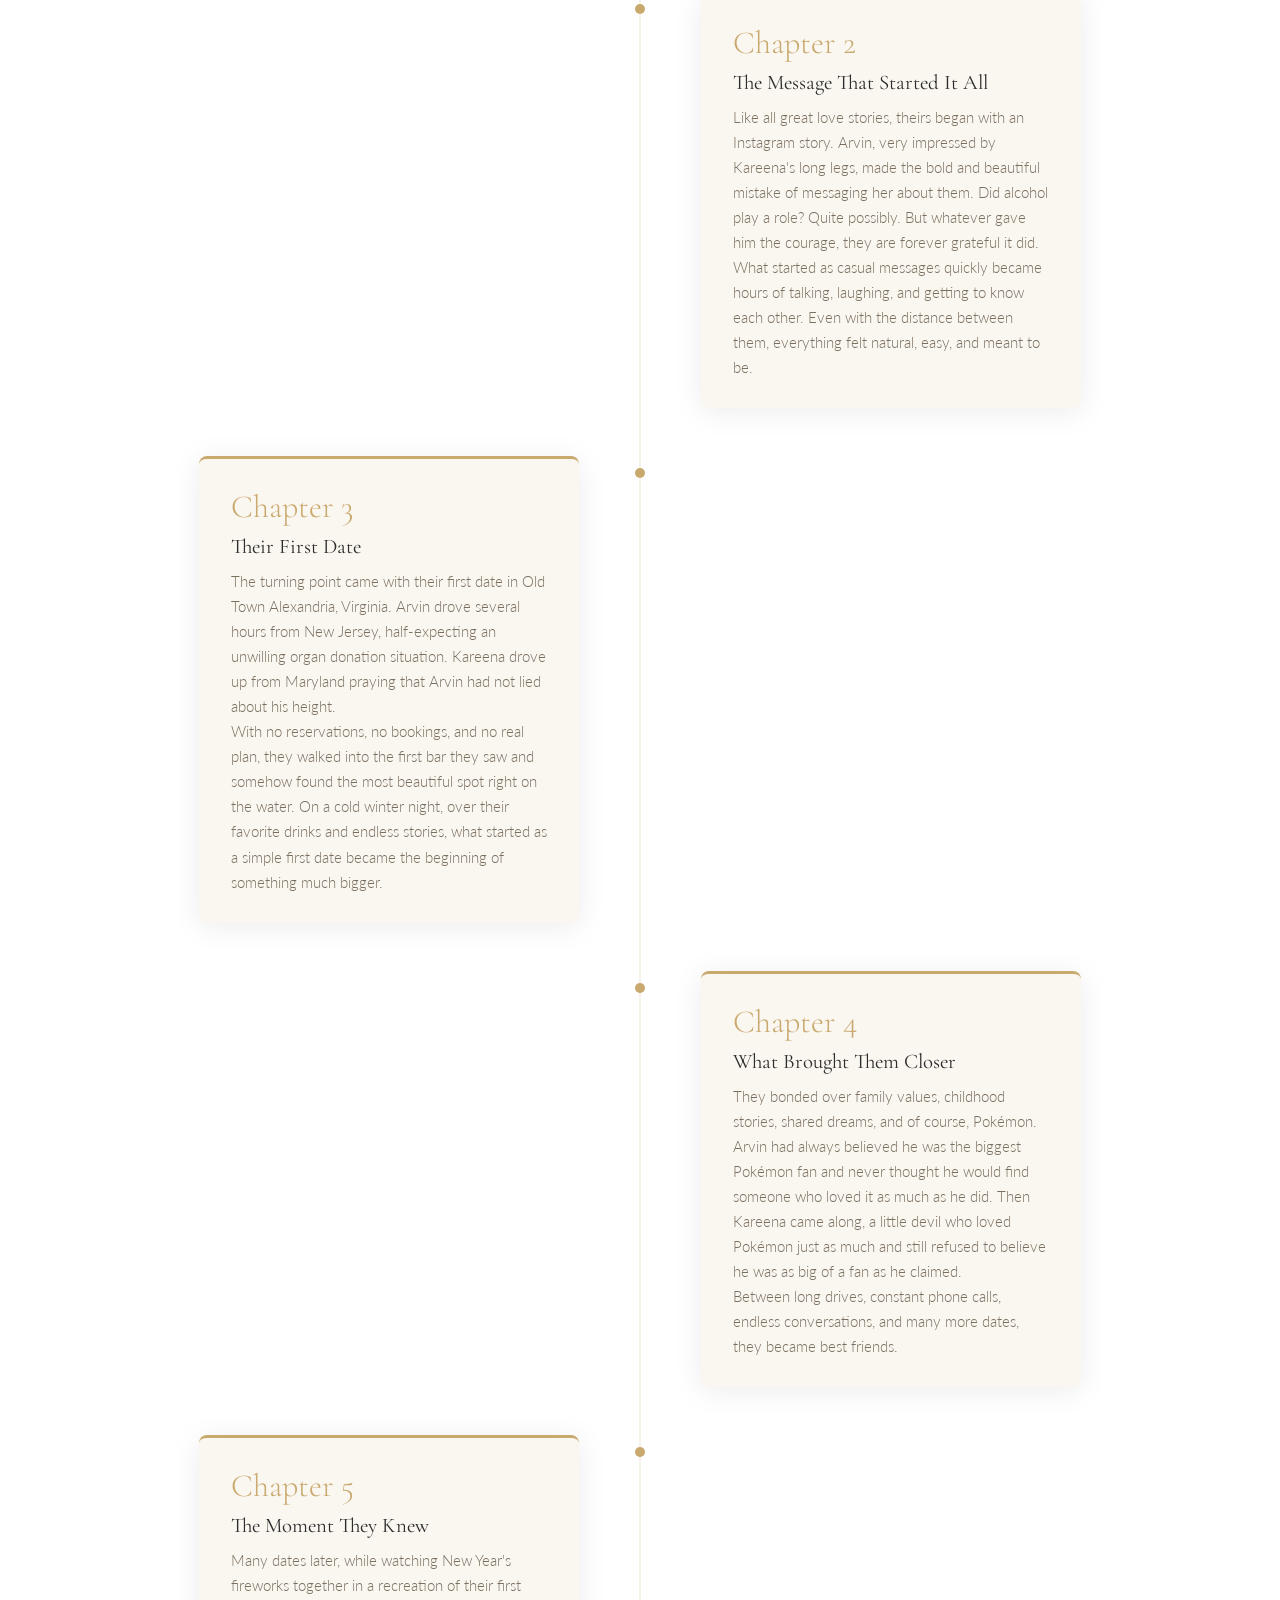
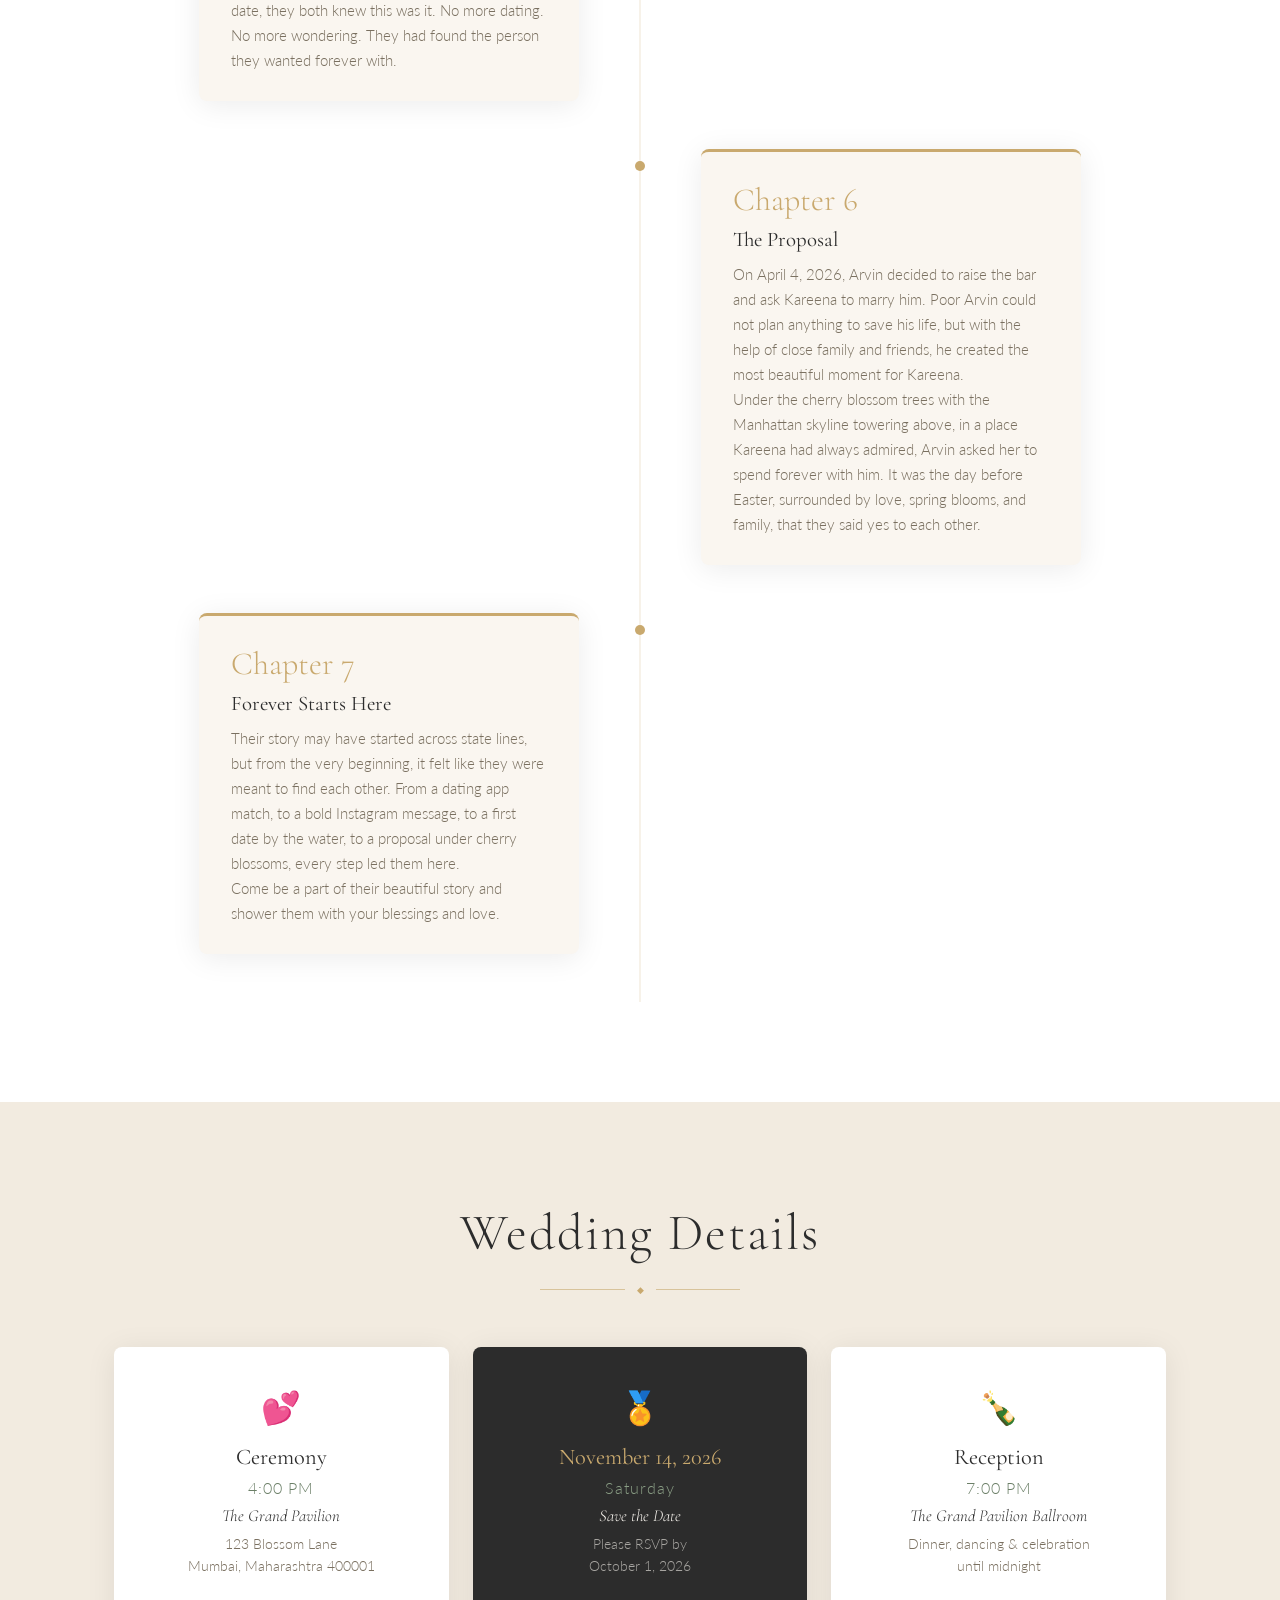
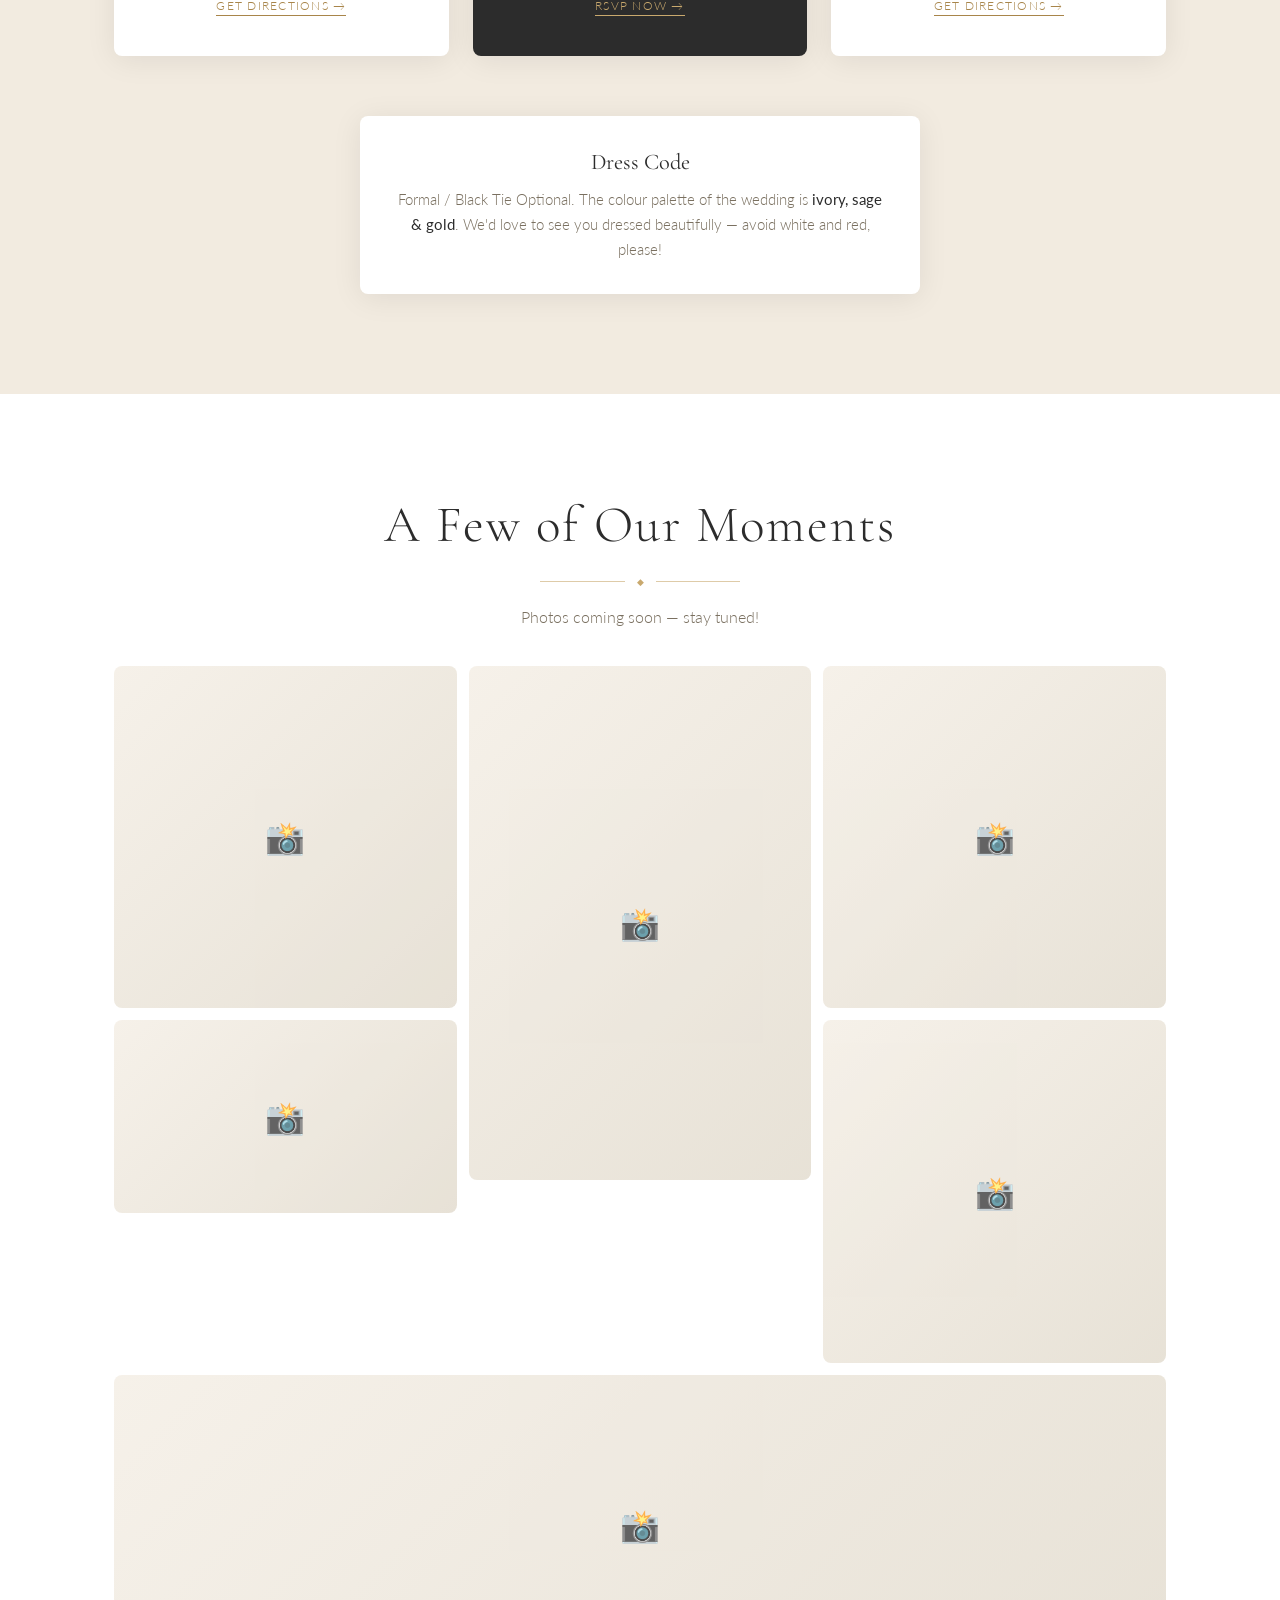
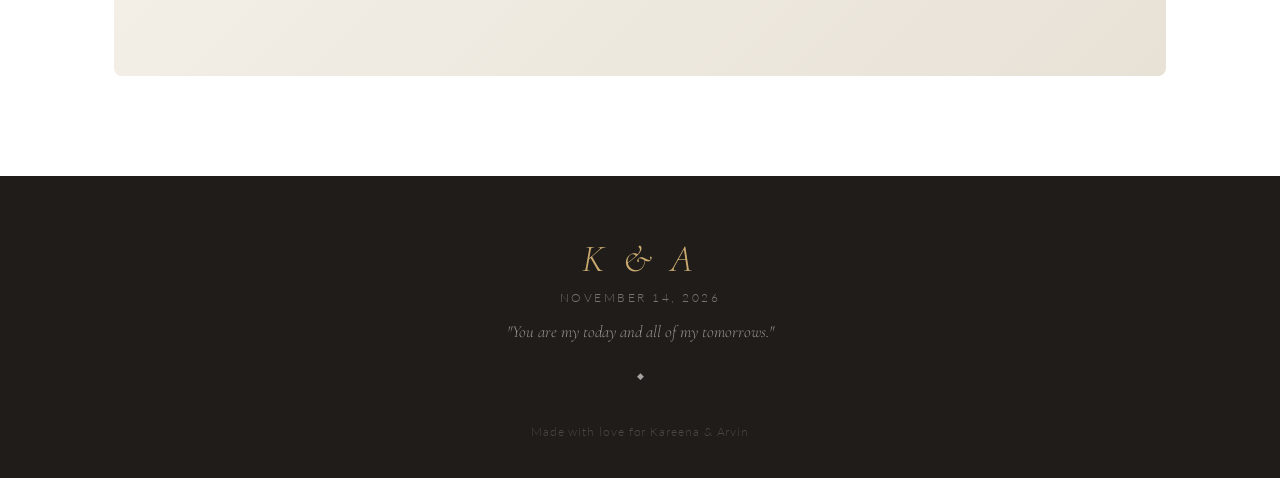
==== commit 38e77936: "Revert "fix: fixed RSVP link" This reverts commit 4f5df91a1d8525ebef3ae1503ce2f264fab82c8a." ====
--- a/summon/index.html
+++ b/summon/index.html
@@ -30,7 +30,7 @@
     <div class="hero-content">
       <p class="hero-pre">We're getting married</p>
       <h1 class="hero-names">Kareena<span class="amp">&amp;</span>Arvin</h1>
-      <p class="hero-date">Monday, the Eleventh of January, 2027</p>
+      <p class="hero-date">Saturday, the Fourteenth of November, 2026</p>
       <div class="divider"><span></span><span class="diamond">◆</span><span></span></div>
       <div class="countdown" id="countdown">
         <div class="count-block"><span class="count-num" id="days">--</span><span class="count-label">Days</span></div>
@@ -118,15 +118,15 @@
           <div class="detail-icon">&#128149;</div>
           <h3>Ceremony</h3>
           <p class="detail-time">4:00 PM</p>
-          <p class="detail-venue">Mar Thoma Cheriyapally</p>
-          <p class="detail-address">Kothamangalam, Kerala</p>
+          <p class="detail-venue">The Grand Pavilion</p>
+          <p class="detail-address">123 Blossom Lane<br/>Mumbai, Maharashtra 400001</p>
           <a class="detail-link" href="https://maps.google.com" target="_blank" rel="noopener">Get Directions →</a>
         </div>
 
         <div class="detail-card featured">
           <div class="detail-icon">&#127941;</div>
-          <h3>January 11, 2027</h3>
-          <p class="detail-time">Monday</p>
+          <h3>November 14, 2026</h3>
+          <p class="detail-time">Saturday</p>
           <p class="detail-venue">Save the Date</p>
           <p class="detail-address">Please RSVP by<br/>October 1, 2026</p>
           <a class="detail-link" href="../rsvp.html">RSVP Now →</a>
@@ -136,8 +136,8 @@
           <div class="detail-icon">&#127870;</div>
           <h3>Reception</h3>
           <p class="detail-time">7:00 PM</p>
-          <p class="detail-venue">Mar Basil Convention Center</p>
-          <p class="detail-address">Kothamangalam, Kerala</p>
+          <p class="detail-venue">The Grand Pavilion Ballroom</p>
+          <p class="detail-address">Dinner, dancing &amp; celebration<br/>until midnight</p>
           <a class="detail-link" href="https://maps.google.com" target="_blank" rel="noopener">Get Directions →</a>
         </div>
 
@@ -170,7 +170,7 @@
   <!-- Footer -->
   <footer id="footer">
     <p class="footer-monogram">K &amp; A</p>
-    <p class="footer-date">January 11, 2027</p>
+    <p class="footer-date">November 14, 2026</p>
     <p class="footer-quote">"You are my today and all of my tomorrows."</p>
     <div class="divider light"><span></span><span class="diamond">◆</span><span></span></div>
     <p class="footer-credit">Made with love for Kareena &amp; Arvin</p>
--- a/styles.css
+++ b/styles.css
@@ -27,6 +27,9 @@
   overflow-x: hidden;
 }
 
+/* ===== RSVP nav link — hidden by default, shown on /summon ===== */
+#nav-rsvp { display: none; }
+
 /* ===== Utility ===== */
 .container {
   max-width: 1100px;
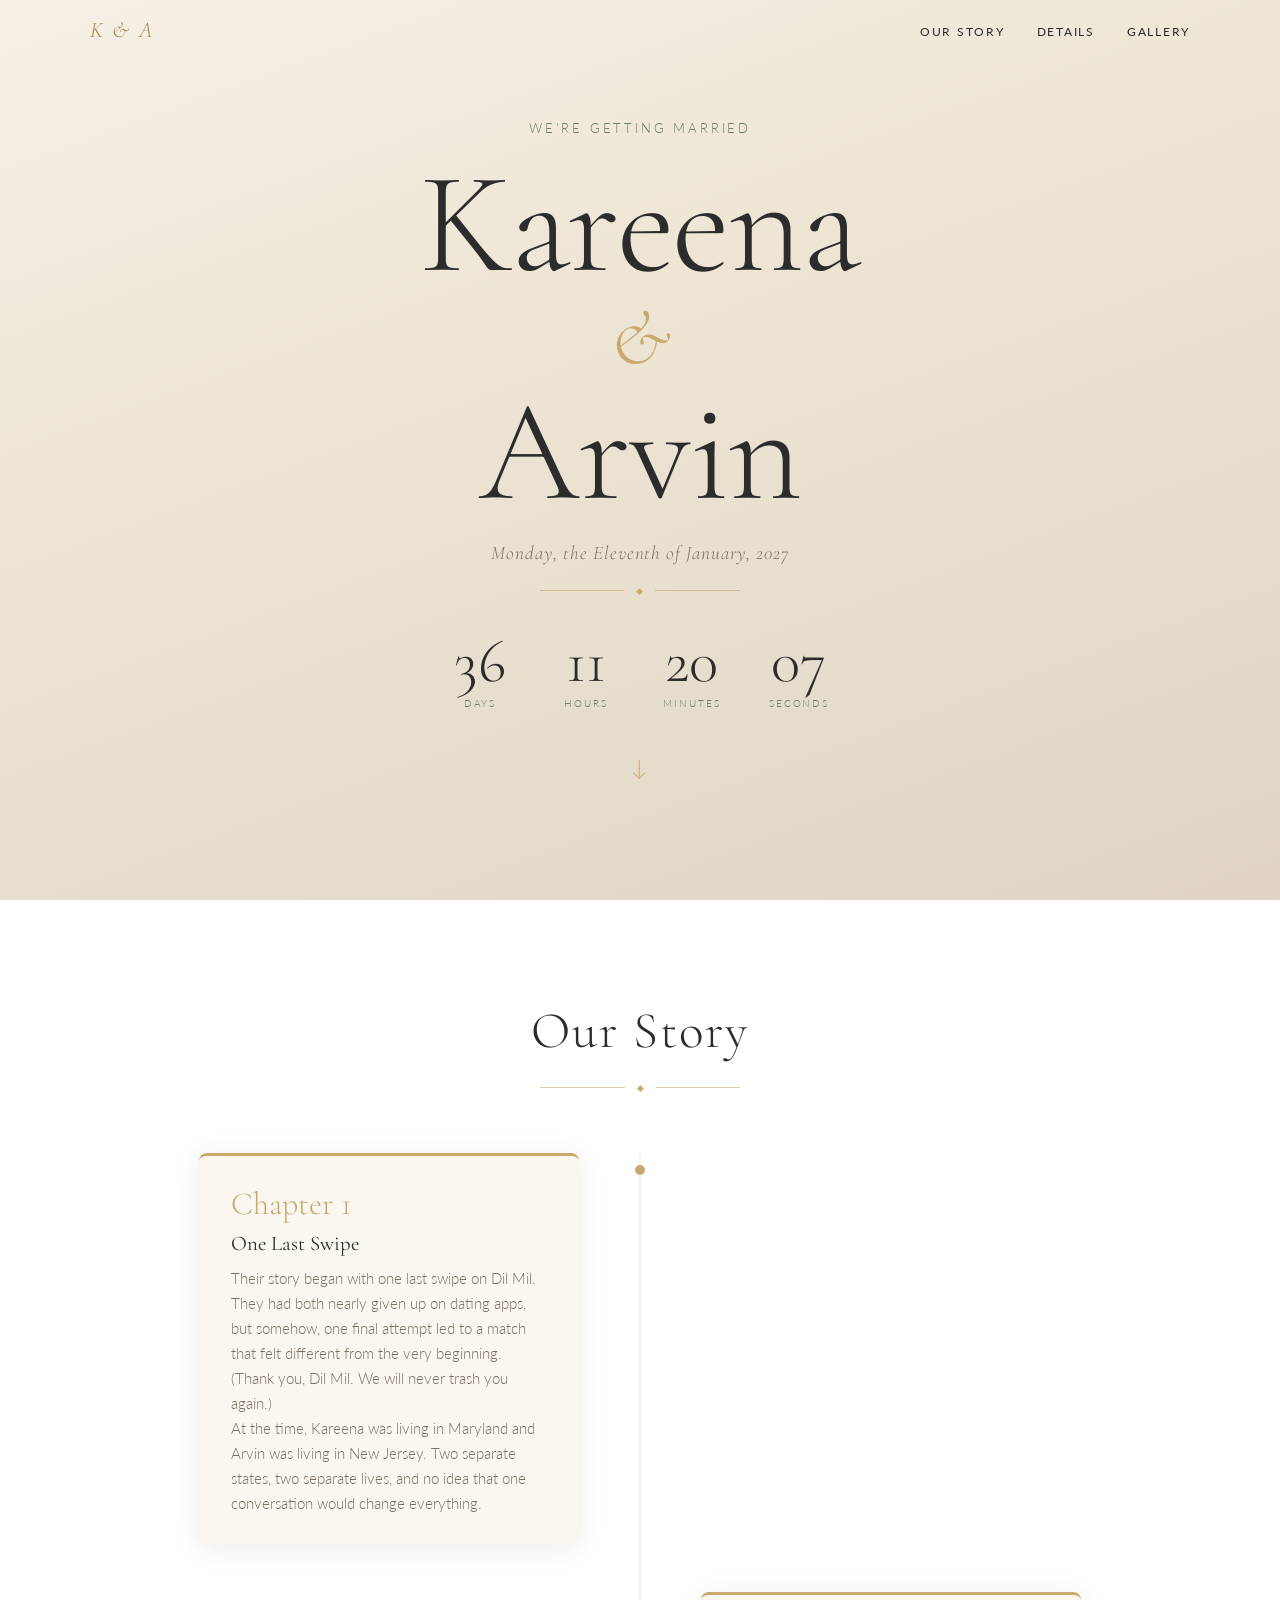
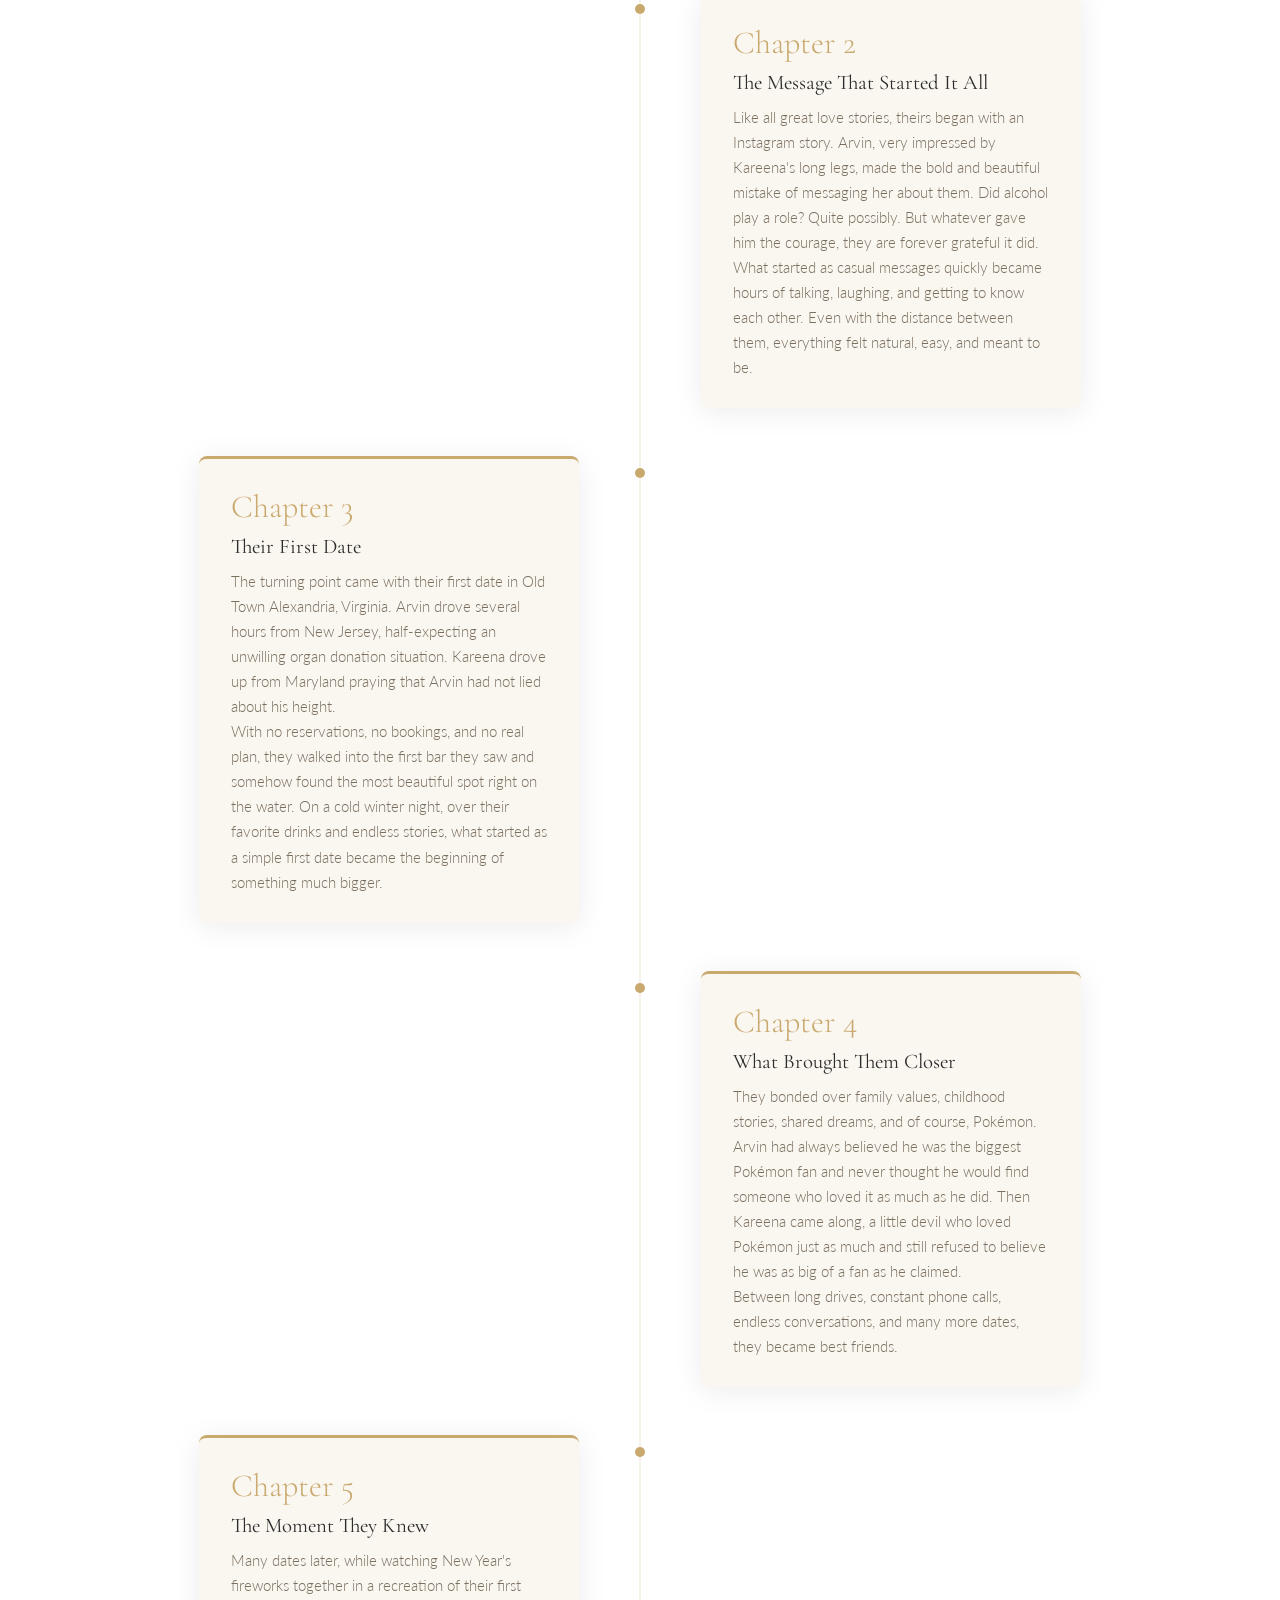
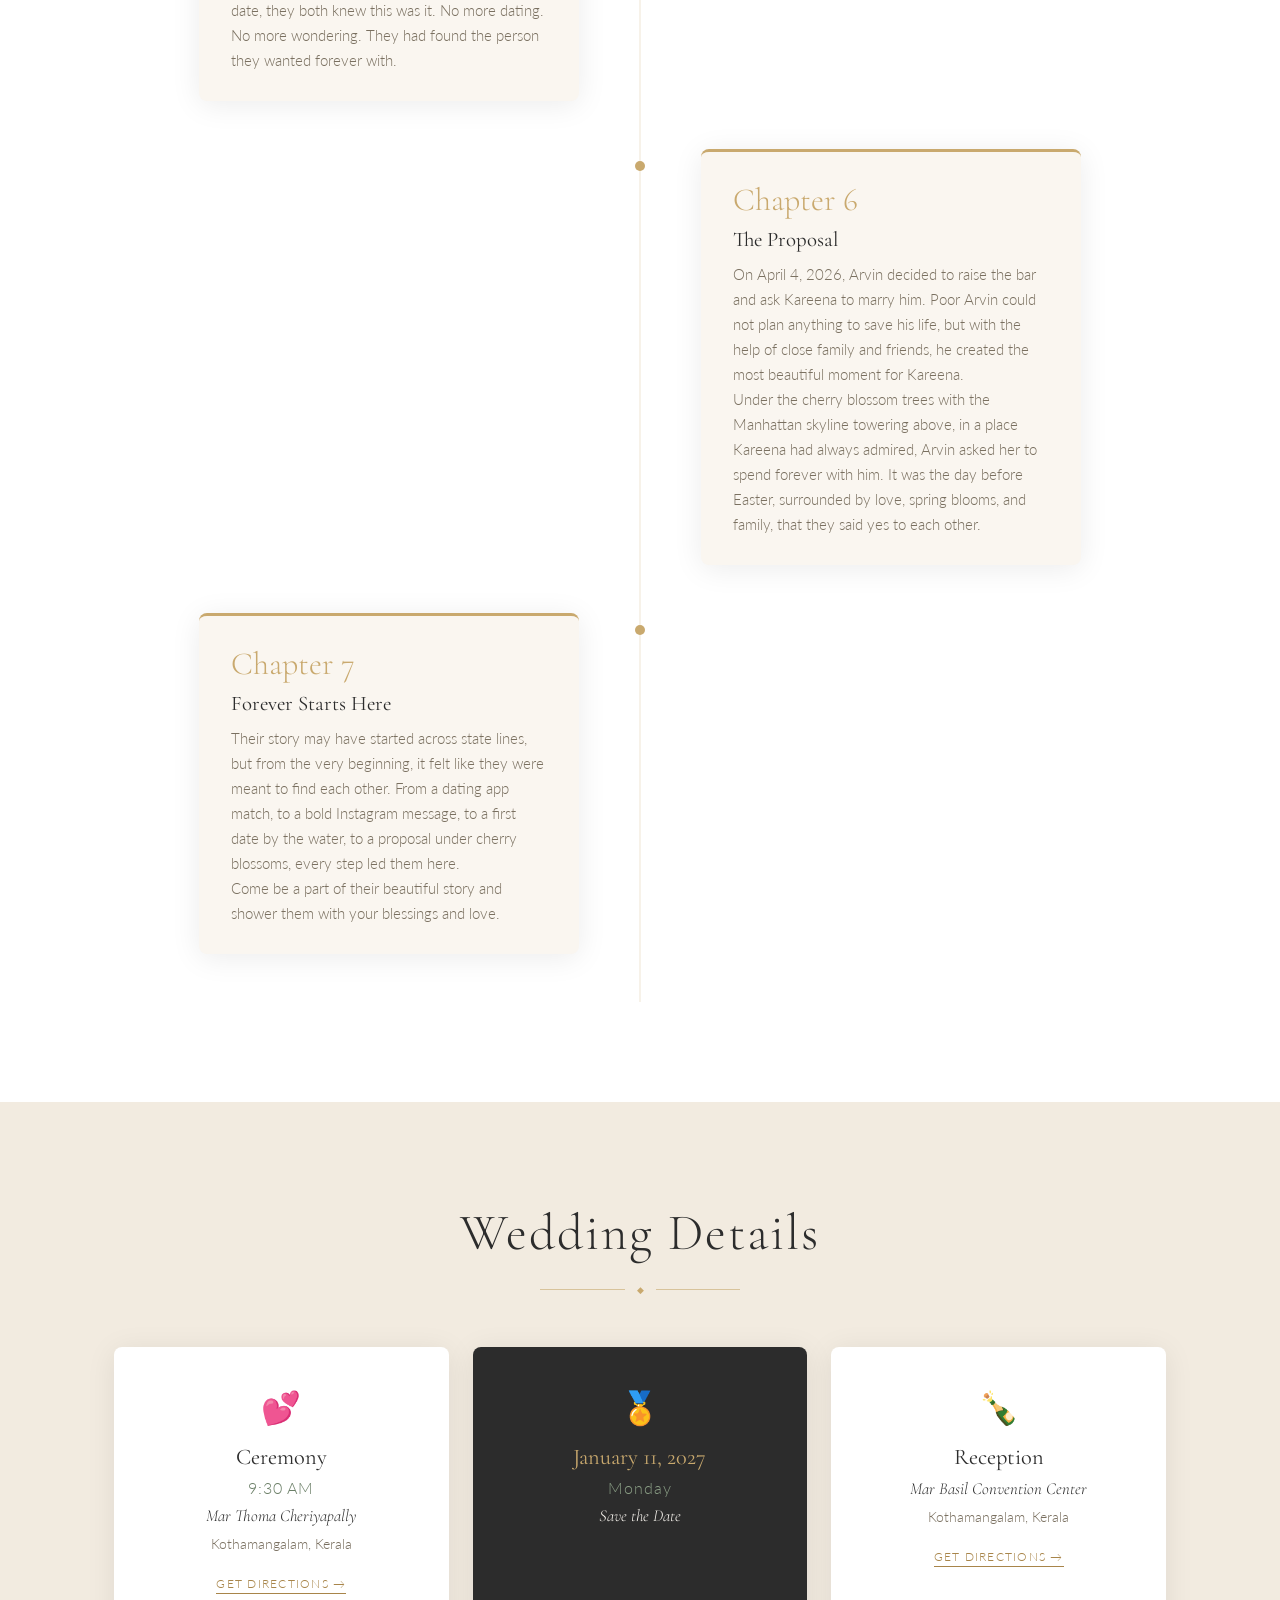
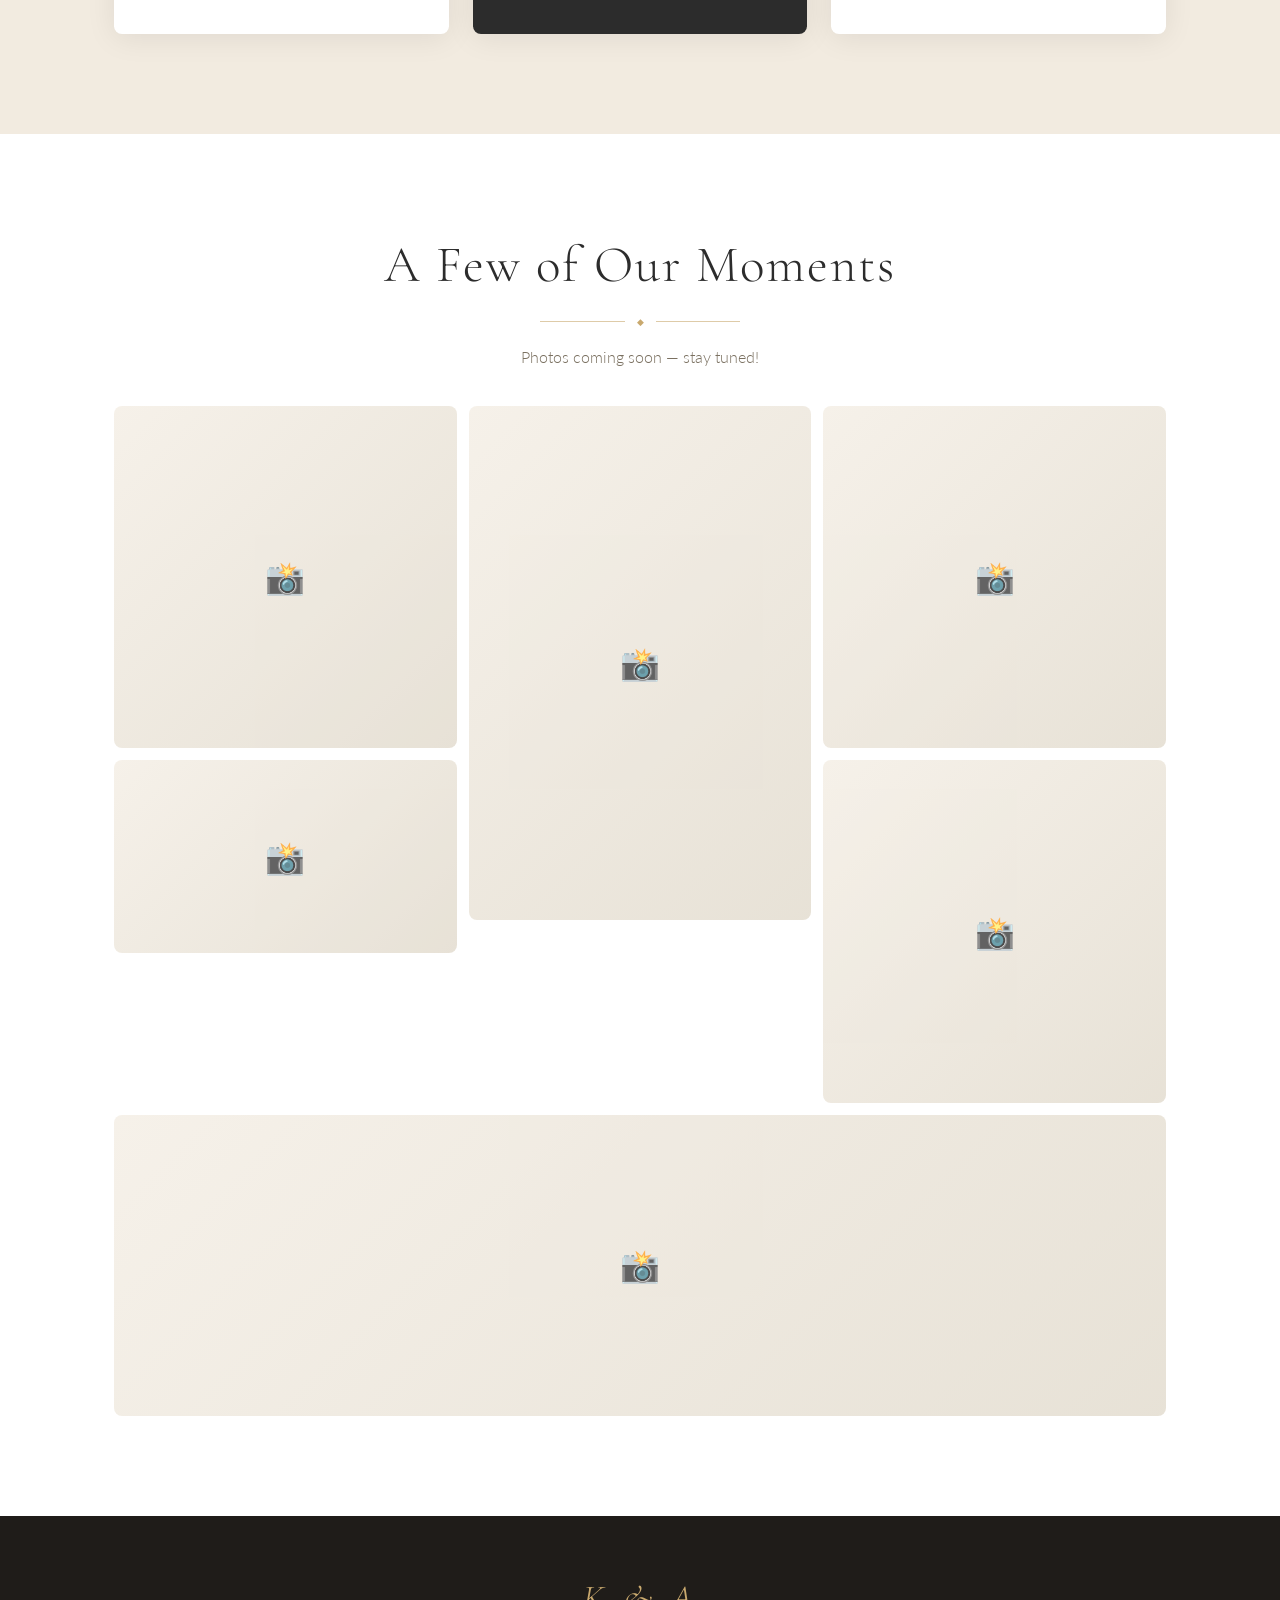
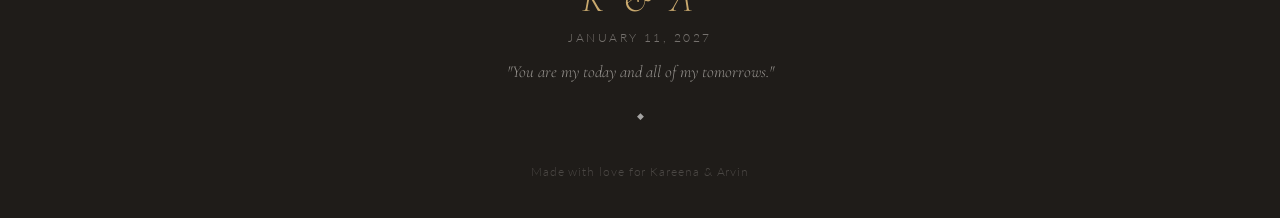
==== commit a0e83cda: "fix: updated wedding time" ====
--- a/summon/index.html
+++ b/summon/index.html
@@ -1,181 +1,294 @@
-<!DOCTYPE html>
+<!doctype html>
 <html lang="en">
-<head>
-  <meta charset="UTF-8" />
-  <meta name="viewport" content="width=device-width, initial-scale=1.0" />
-  <title>Kareena & Arvin — Forever Begins</title>
-  <link rel="preconnect" href="https://fonts.googleapis.com" />
-  <link rel="preconnect" href="https://fonts.gstatic.com" crossorigin />
-  <link href="https://fonts.googleapis.com/css2?family=Cormorant+Garamond:ital,wght@0,300;0,400;0,600;1,300;1,400&family=Lato:wght@300;400&display=swap" rel="stylesheet" />
-  <link rel="stylesheet" href="../styles.css" />
-</head>
-<body>
-
-  <!-- Navigation -->
-  <nav id="navbar">
-    <div class="nav-inner">
-      <span class="nav-monogram">K &amp; A</span>
-      <ul class="nav-links">
-        <li><a href="#story">Our Story</a></li>
-        <li><a href="#details">Details</a></li>
-        <li><a href="#gallery">Gallery</a></li>
-        <li id="nav-rsvp"><a href="../rsvp.html">RSVP</a></li>
-      </ul>
-    </div>
-  </nav>
-
-  <!-- Hero -->
-  <section id="hero">
-    <div class="petals" aria-hidden="true" id="petals"></div>
-    <div class="hero-content">
-      <p class="hero-pre">We're getting married</p>
-      <h1 class="hero-names">Kareena<span class="amp">&amp;</span>Arvin</h1>
-      <p class="hero-date">Saturday, the Fourteenth of November, 2026</p>
-      <div class="divider"><span></span><span class="diamond">◆</span><span></span></div>
-      <div class="countdown" id="countdown">
-        <div class="count-block"><span class="count-num" id="days">--</span><span class="count-label">Days</span></div>
-        <div class="count-block"><span class="count-num" id="hours">--</span><span class="count-label">Hours</span></div>
-        <div class="count-block"><span class="count-num" id="minutes">--</span><span class="count-label">Minutes</span></div>
-        <div class="count-block"><span class="count-num" id="seconds">--</span><span class="count-label">Seconds</span></div>
-      </div>
-      <a href="#story" class="scroll-cue" aria-label="Scroll down">&#8595;</a>
-    </div>
-  </section>
-
-  <!-- Our Story -->
-  <section id="story">
-    <div class="container">
-      <h2 class="section-title">Our Story</h2>
-      <div class="divider"><span></span><span class="diamond">◆</span><span></span></div>
-      <div class="timeline">
-        <div class="timeline-item left">
-          <div class="timeline-card">
-            <span class="timeline-year">Chapter 1</span>
-            <h3>One Last Swipe</h3>
-            <p>Their story began with one last swipe on Dil Mil. They had both nearly given up on dating apps, but somehow, one final attempt led to a match that felt different from the very beginning. (Thank you, Dil Mil. We will never trash you again.)</p>
-            <p>At the time, Kareena was living in Maryland and Arvin was living in New Jersey. Two separate states, two separate lives, and no idea that one conversation would change everything.</p>
-          </div>
-        </div>
-        <div class="timeline-item right">
-          <div class="timeline-card">
-            <span class="timeline-year">Chapter 2</span>
-            <h3>The Message That Started It All</h3>
-            <p>Like all great love stories, theirs began with an Instagram story. Arvin, very impressed by Kareena's long legs, made the bold and beautiful mistake of messaging her about them. Did alcohol play a role? Quite possibly. But whatever gave him the courage, they are forever grateful it did.</p>
-            <p>What started as casual messages quickly became hours of talking, laughing, and getting to know each other. Even with the distance between them, everything felt natural, easy, and meant to be.</p>
-          </div>
-        </div>
-        <div class="timeline-item left">
-          <div class="timeline-card">
-            <span class="timeline-year">Chapter 3</span>
-            <h3>Their First Date</h3>
-            <p>The turning point came with their first date in Old Town Alexandria, Virginia. Arvin drove several hours from New Jersey, half-expecting an unwilling organ donation situation. Kareena drove up from Maryland praying that Arvin had not lied about his height.</p>
-            <p>With no reservations, no bookings, and no real plan, they walked into the first bar they saw and somehow found the most beautiful spot right on the water. On a cold winter night, over their favorite drinks and endless stories, what started as a simple first date became the beginning of something much bigger.</p>
-          </div>
-        </div>
-        <div class="timeline-item right">
-          <div class="timeline-card">
-            <span class="timeline-year">Chapter 4</span>
-            <h3>What Brought Them Closer</h3>
-            <p>They bonded over family values, childhood stories, shared dreams, and of course, Pokémon. Arvin had always believed he was the biggest Pokémon fan and never thought he would find someone who loved it as much as he did. Then Kareena came along, a little devil who loved Pokémon just as much and still refused to believe he was as big of a fan as he claimed.</p>
-            <p>Between long drives, constant phone calls, endless conversations, and many more dates, they became best friends.</p>
-          </div>
-        </div>
-        <div class="timeline-item left">
-          <div class="timeline-card">
-            <span class="timeline-year">Chapter 5</span>
-            <h3>The Moment They Knew</h3>
-            <p>Many dates later, while watching New Year's fireworks together in a recreation of their first date, they both knew this was it. No more dating. No more wondering. They had found the person they wanted forever with.</p>
-          </div>
-        </div>
-        <div class="timeline-item right">
-          <div class="timeline-card">
-            <span class="timeline-year">Chapter 6</span>
-            <h3>The Proposal</h3>
-            <p>On April 4, 2026, Arvin decided to raise the bar and ask Kareena to marry him. Poor Arvin could not plan anything to save his life, but with the help of close family and friends, he created the most beautiful moment for Kareena.</p>
-            <p>Under the cherry blossom trees with the Manhattan skyline towering above, in a place Kareena had always admired, Arvin asked her to spend forever with him. It was the day before Easter, surrounded by love, spring blooms, and family, that they said yes to each other.</p>
-          </div>
-        </div>
-        <div class="timeline-item left">
-          <div class="timeline-card">
-            <span class="timeline-year">Chapter 7</span>
-            <h3>Forever Starts Here</h3>
-            <p>Their story may have started across state lines, but from the very beginning, it felt like they were meant to find each other. From a dating app match, to a bold Instagram message, to a first date by the water, to a proposal under cherry blossoms, every step led them here.</p>
-            <p>Come be a part of their beautiful story and shower them with your blessings and love.</p>
-          </div>
-        </div>
-      </div>
-    </div>
-  </section>
-
-  <!-- Details -->
-  <section id="details">
-    <div class="container">
-      <h2 class="section-title">Wedding Details</h2>
-      <div class="divider"><span></span><span class="diamond">◆</span><span></span></div>
-      <div class="details-grid">
-
-        <div class="detail-card">
-          <div class="detail-icon">&#128149;</div>
-          <h3>Ceremony</h3>
-          <p class="detail-time">4:00 PM</p>
-          <p class="detail-venue">The Grand Pavilion</p>
-          <p class="detail-address">123 Blossom Lane<br/>Mumbai, Maharashtra 400001</p>
-          <a class="detail-link" href="https://maps.google.com" target="_blank" rel="noopener">Get Directions →</a>
-        </div>
-
-        <div class="detail-card featured">
-          <div class="detail-icon">&#127941;</div>
-          <h3>November 14, 2026</h3>
-          <p class="detail-time">Saturday</p>
-          <p class="detail-venue">Save the Date</p>
-          <p class="detail-address">Please RSVP by<br/>October 1, 2026</p>
-          <a class="detail-link" href="../rsvp.html">RSVP Now →</a>
-        </div>
-
-        <div class="detail-card">
-          <div class="detail-icon">&#127870;</div>
-          <h3>Reception</h3>
-          <p class="detail-time">7:00 PM</p>
-          <p class="detail-venue">The Grand Pavilion Ballroom</p>
-          <p class="detail-address">Dinner, dancing &amp; celebration<br/>until midnight</p>
-          <a class="detail-link" href="https://maps.google.com" target="_blank" rel="noopener">Get Directions →</a>
-        </div>
-
-      </div>
-
-      <div class="dress-code">
-        <h3>Dress Code</h3>
-        <p>Formal / Black Tie Optional. The colour palette of the wedding is <strong>ivory, sage &amp; gold</strong>. We'd love to see you dressed beautifully — avoid white and red, please!</p>
-      </div>
-    </div>
-  </section>
-
-  <!-- Gallery -->
-  <section id="gallery">
-    <div class="container">
-      <h2 class="section-title">A Few of Our Moments</h2>
-      <div class="divider"><span></span><span class="diamond">◆</span><span></span></div>
-      <p class="section-sub">Photos coming soon — stay tuned!</p>
-      <div class="gallery-grid">
-        <div class="gallery-item g1"><div class="gallery-placeholder"><span>&#128248;</span></div></div>
-        <div class="gallery-item g2"><div class="gallery-placeholder"><span>&#128248;</span></div></div>
-        <div class="gallery-item g3"><div class="gallery-placeholder"><span>&#128248;</span></div></div>
-        <div class="gallery-item g4"><div class="gallery-placeholder"><span>&#128248;</span></div></div>
-        <div class="gallery-item g5"><div class="gallery-placeholder"><span>&#128248;</span></div></div>
-        <div class="gallery-item g6"><div class="gallery-placeholder"><span>&#128248;</span></div></div>
-      </div>
-    </div>
-  </section>
-
-  <!-- Footer -->
-  <footer id="footer">
-    <p class="footer-monogram">K &amp; A</p>
-    <p class="footer-date">November 14, 2026</p>
-    <p class="footer-quote">"You are my today and all of my tomorrows."</p>
-    <div class="divider light"><span></span><span class="diamond">◆</span><span></span></div>
-    <p class="footer-credit">Made with love for Kareena &amp; Arvin</p>
-  </footer>
-
-  <script src="../script.js"></script>
-</body>
+  <head>
+    <meta charset="UTF-8" />
+    <meta name="viewport" content="width=device-width, initial-scale=1.0" />
+    <title>Kareena & Arvin — Forever Begins</title>
+    <link rel="preconnect" href="https://fonts.googleapis.com" />
+    <link rel="preconnect" href="https://fonts.gstatic.com" crossorigin />
+    <link
+      href="https://fonts.googleapis.com/css2?family=Cormorant+Garamond:ital,wght@0,300;0,400;0,600;1,300;1,400&family=Lato:wght@300;400&display=swap"
+      rel="stylesheet"
+    />
+    <link rel="stylesheet" href="../styles.css" />
+  </head>
+  <body>
+    <!-- Navigation -->
+    <nav id="navbar">
+      <div class="nav-inner">
+        <span class="nav-monogram">K &amp; A</span>
+        <ul class="nav-links">
+          <li><a href="#story">Our Story</a></li>
+          <li><a href="#details">Details</a></li>
+          <li><a href="#gallery">Gallery</a></li>
+          <!-- <li id="nav-rsvp"><a href="../rsvp.html">RSVP</a></li> -->
+        </ul>
+      </div>
+    </nav>
+
+    <!-- Hero -->
+    <section id="hero">
+      <div class="petals" aria-hidden="true" id="petals"></div>
+      <div class="hero-content">
+        <p class="hero-pre">We're getting married</p>
+        <h1 class="hero-names">Kareena<span class="amp">&amp;</span>Arvin</h1>
+        <p class="hero-date">Monday, the Eleventh of January, 2027</p>
+        <div class="divider">
+          <span></span><span class="diamond">◆</span><span></span>
+        </div>
+        <div class="countdown" id="countdown">
+          <div class="count-block">
+            <span class="count-num" id="days">--</span
+            ><span class="count-label">Days</span>
+          </div>
+          <div class="count-block">
+            <span class="count-num" id="hours">--</span
+            ><span class="count-label">Hours</span>
+          </div>
+          <div class="count-block">
+            <span class="count-num" id="minutes">--</span
+            ><span class="count-label">Minutes</span>
+          </div>
+          <div class="count-block">
+            <span class="count-num" id="seconds">--</span
+            ><span class="count-label">Seconds</span>
+          </div>
+        </div>
+        <a href="#story" class="scroll-cue" aria-label="Scroll down">&#8595;</a>
+      </div>
+    </section>
+
+    <!-- Our Story -->
+    <section id="story">
+      <div class="container">
+        <h2 class="section-title">Our Story</h2>
+        <div class="divider">
+          <span></span><span class="diamond">◆</span><span></span>
+        </div>
+        <div class="timeline">
+          <div class="timeline-item left">
+            <div class="timeline-card">
+              <span class="timeline-year">Chapter 1</span>
+              <h3>One Last Swipe</h3>
+              <p>
+                Their story began with one last swipe on Dil Mil. They had both
+                nearly given up on dating apps, but somehow, one final attempt
+                led to a match that felt different from the very beginning.
+                (Thank you, Dil Mil. We will never trash you again.)
+              </p>
+              <p>
+                At the time, Kareena was living in Maryland and Arvin was living
+                in New Jersey. Two separate states, two separate lives, and no
+                idea that one conversation would change everything.
+              </p>
+            </div>
+          </div>
+          <div class="timeline-item right">
+            <div class="timeline-card">
+              <span class="timeline-year">Chapter 2</span>
+              <h3>The Message That Started It All</h3>
+              <p>
+                Like all great love stories, theirs began with an Instagram
+                story. Arvin, very impressed by Kareena's long legs, made the
+                bold and beautiful mistake of messaging her about them. Did
+                alcohol play a role? Quite possibly. But whatever gave him the
+                courage, they are forever grateful it did.
+              </p>
+              <p>
+                What started as casual messages quickly became hours of talking,
+                laughing, and getting to know each other. Even with the distance
+                between them, everything felt natural, easy, and meant to be.
+              </p>
+            </div>
+          </div>
+          <div class="timeline-item left">
+            <div class="timeline-card">
+              <span class="timeline-year">Chapter 3</span>
+              <h3>Their First Date</h3>
+              <p>
+                The turning point came with their first date in Old Town
+                Alexandria, Virginia. Arvin drove several hours from New Jersey,
+                half-expecting an unwilling organ donation situation. Kareena
+                drove up from Maryland praying that Arvin had not lied about his
+                height.
+              </p>
+              <p>
+                With no reservations, no bookings, and no real plan, they walked
+                into the first bar they saw and somehow found the most beautiful
+                spot right on the water. On a cold winter night, over their
+                favorite drinks and endless stories, what started as a simple
+                first date became the beginning of something much bigger.
+              </p>
+            </div>
+          </div>
+          <div class="timeline-item right">
+            <div class="timeline-card">
+              <span class="timeline-year">Chapter 4</span>
+              <h3>What Brought Them Closer</h3>
+              <p>
+                They bonded over family values, childhood stories, shared
+                dreams, and of course, Pokémon. Arvin had always believed he was
+                the biggest Pokémon fan and never thought he would find someone
+                who loved it as much as he did. Then Kareena came along, a
+                little devil who loved Pokémon just as much and still refused to
+                believe he was as big of a fan as he claimed.
+              </p>
+              <p>
+                Between long drives, constant phone calls, endless
+                conversations, and many more dates, they became best friends.
+              </p>
+            </div>
+          </div>
+          <div class="timeline-item left">
+            <div class="timeline-card">
+              <span class="timeline-year">Chapter 5</span>
+              <h3>The Moment They Knew</h3>
+              <p>
+                Many dates later, while watching New Year's fireworks together
+                in a recreation of their first date, they both knew this was it.
+                No more dating. No more wondering. They had found the person
+                they wanted forever with.
+              </p>
+            </div>
+          </div>
+          <div class="timeline-item right">
+            <div class="timeline-card">
+              <span class="timeline-year">Chapter 6</span>
+              <h3>The Proposal</h3>
+              <p>
+                On April 4, 2026, Arvin decided to raise the bar and ask Kareena
+                to marry him. Poor Arvin could not plan anything to save his
+                life, but with the help of close family and friends, he created
+                the most beautiful moment for Kareena.
+              </p>
+              <p>
+                Under the cherry blossom trees with the Manhattan skyline
+                towering above, in a place Kareena had always admired, Arvin
+                asked her to spend forever with him. It was the day before
+                Easter, surrounded by love, spring blooms, and family, that they
+                said yes to each other.
+              </p>
+            </div>
+          </div>
+          <div class="timeline-item left">
+            <div class="timeline-card">
+              <span class="timeline-year">Chapter 7</span>
+              <h3>Forever Starts Here</h3>
+              <p>
+                Their story may have started across state lines, but from the
+                very beginning, it felt like they were meant to find each other.
+                From a dating app match, to a bold Instagram message, to a first
+                date by the water, to a proposal under cherry blossoms, every
+                step led them here.
+              </p>
+              <p>
+                Come be a part of their beautiful story and shower them with
+                your blessings and love.
+              </p>
+            </div>
+          </div>
+        </div>
+      </div>
+    </section>
+
+    <!-- Details -->
+    <section id="details">
+      <div class="container">
+        <h2 class="section-title">Wedding Details</h2>
+        <div class="divider">
+          <span></span><span class="diamond">◆</span><span></span>
+        </div>
+        <div class="details-grid">
+          <div class="detail-card">
+            <div class="detail-icon">&#128149;</div>
+            <h3>Ceremony</h3>
+            <p class="detail-time">9:30 AM</p>
+            <p class="detail-venue">Mar Thoma Cheriyapally</p>
+            <p class="detail-address">Kothamangalam, Kerala</p>
+            <a
+              class="detail-link"
+              href="https://maps.google.com"
+              target="_blank"
+              rel="noopener"
+              >Get Directions →</a
+            >
+          </div>
+
+          <div class="detail-card featured">
+            <div class="detail-icon">&#127941;</div>
+            <h3>January 11, 2027</h3>
+            <p class="detail-time">Monday</p>
+            <p class="detail-venue">Save the Date</p>
+          </div>
+
+          <div class="detail-card">
+            <div class="detail-icon">&#127870;</div>
+            <h3>Reception</h3>
+            <p class="detail-venue">Mar Basil Convention Center</p>
+            <p class="detail-address">Kothamangalam, Kerala</p>
+            <a
+              class="detail-link"
+              href="https://maps.google.com"
+              target="_blank"
+              rel="noopener"
+              >Get Directions →</a
+            >
+          </div>
+        </div>
+
+        <!-- <div class="dress-code">
+          <h3>Dress Code</h3>
+          <p>
+            Formal / Black Tie Optional. The colour palette of the wedding is
+            <strong>ivory, sage &amp; gold</strong>. We'd love to see you
+            dressed beautifully — avoid white and red, please!
+          </p>
+        </div> -->
+      </div>
+    </section>
+
+    <!-- Gallery -->
+    <section id="gallery">
+      <div class="container">
+        <h2 class="section-title">A Few of Our Moments</h2>
+        <div class="divider">
+          <span></span><span class="diamond">◆</span><span></span>
+        </div>
+        <p class="section-sub">Photos coming soon — stay tuned!</p>
+        <div class="gallery-grid">
+          <div class="gallery-item g1">
+            <div class="gallery-placeholder"><span>&#128248;</span></div>
+          </div>
+          <div class="gallery-item g2">
+            <div class="gallery-placeholder"><span>&#128248;</span></div>
+          </div>
+          <div class="gallery-item g3">
+            <div class="gallery-placeholder"><span>&#128248;</span></div>
+          </div>
+          <div class="gallery-item g4">
+            <div class="gallery-placeholder"><span>&#128248;</span></div>
+          </div>
+          <div class="gallery-item g5">
+            <div class="gallery-placeholder"><span>&#128248;</span></div>
+          </div>
+          <div class="gallery-item g6">
+            <div class="gallery-placeholder"><span>&#128248;</span></div>
+          </div>
+        </div>
+      </div>
+    </section>
+
+    <!-- Footer -->
+    <footer id="footer">
+      <p class="footer-monogram">K &amp; A</p>
+      <p class="footer-date">January 11, 2027</p>
+      <p class="footer-quote">"You are my today and all of my tomorrows."</p>
+      <div class="divider light">
+        <span></span><span class="diamond">◆</span><span></span>
+      </div>
+      <p class="footer-credit">Made with love for Kareena &amp; Arvin</p>
+    </footer>
+
+    <script src="../script.js"></script>
+  </body>
 </html>
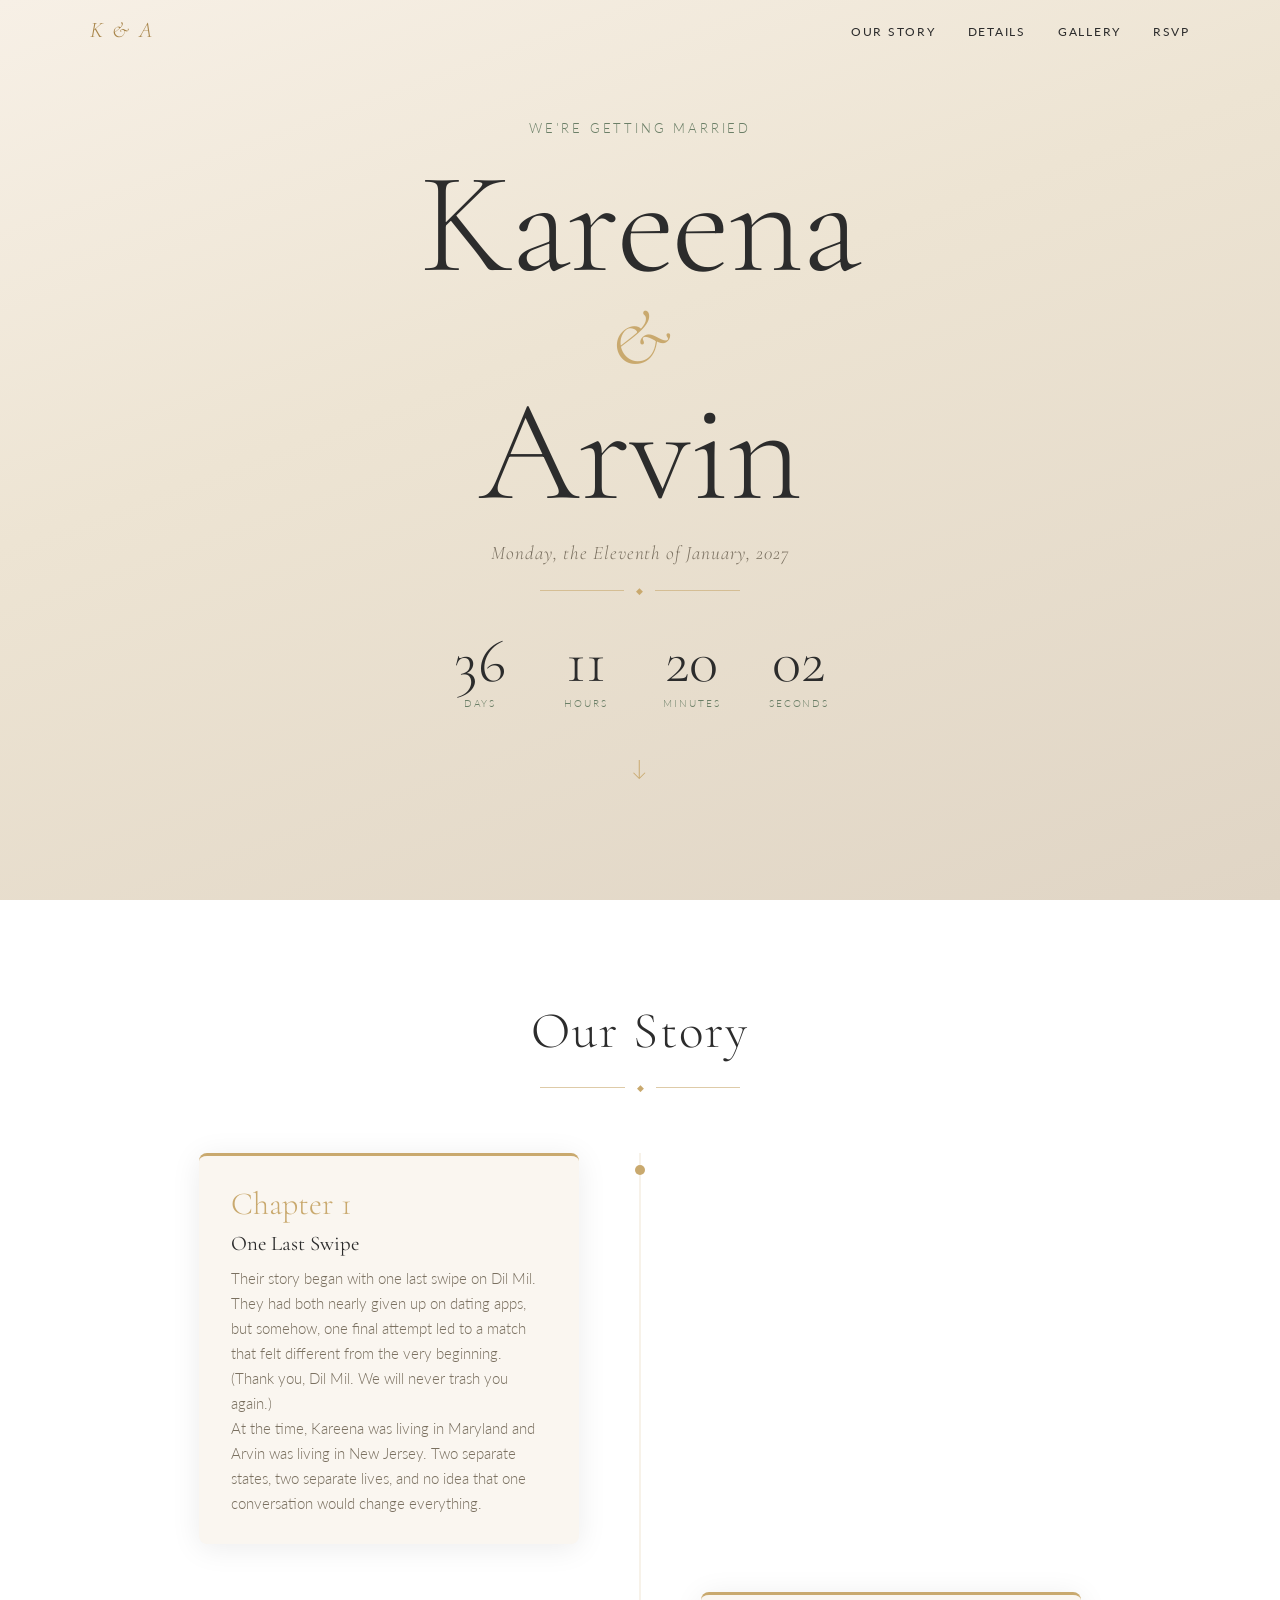
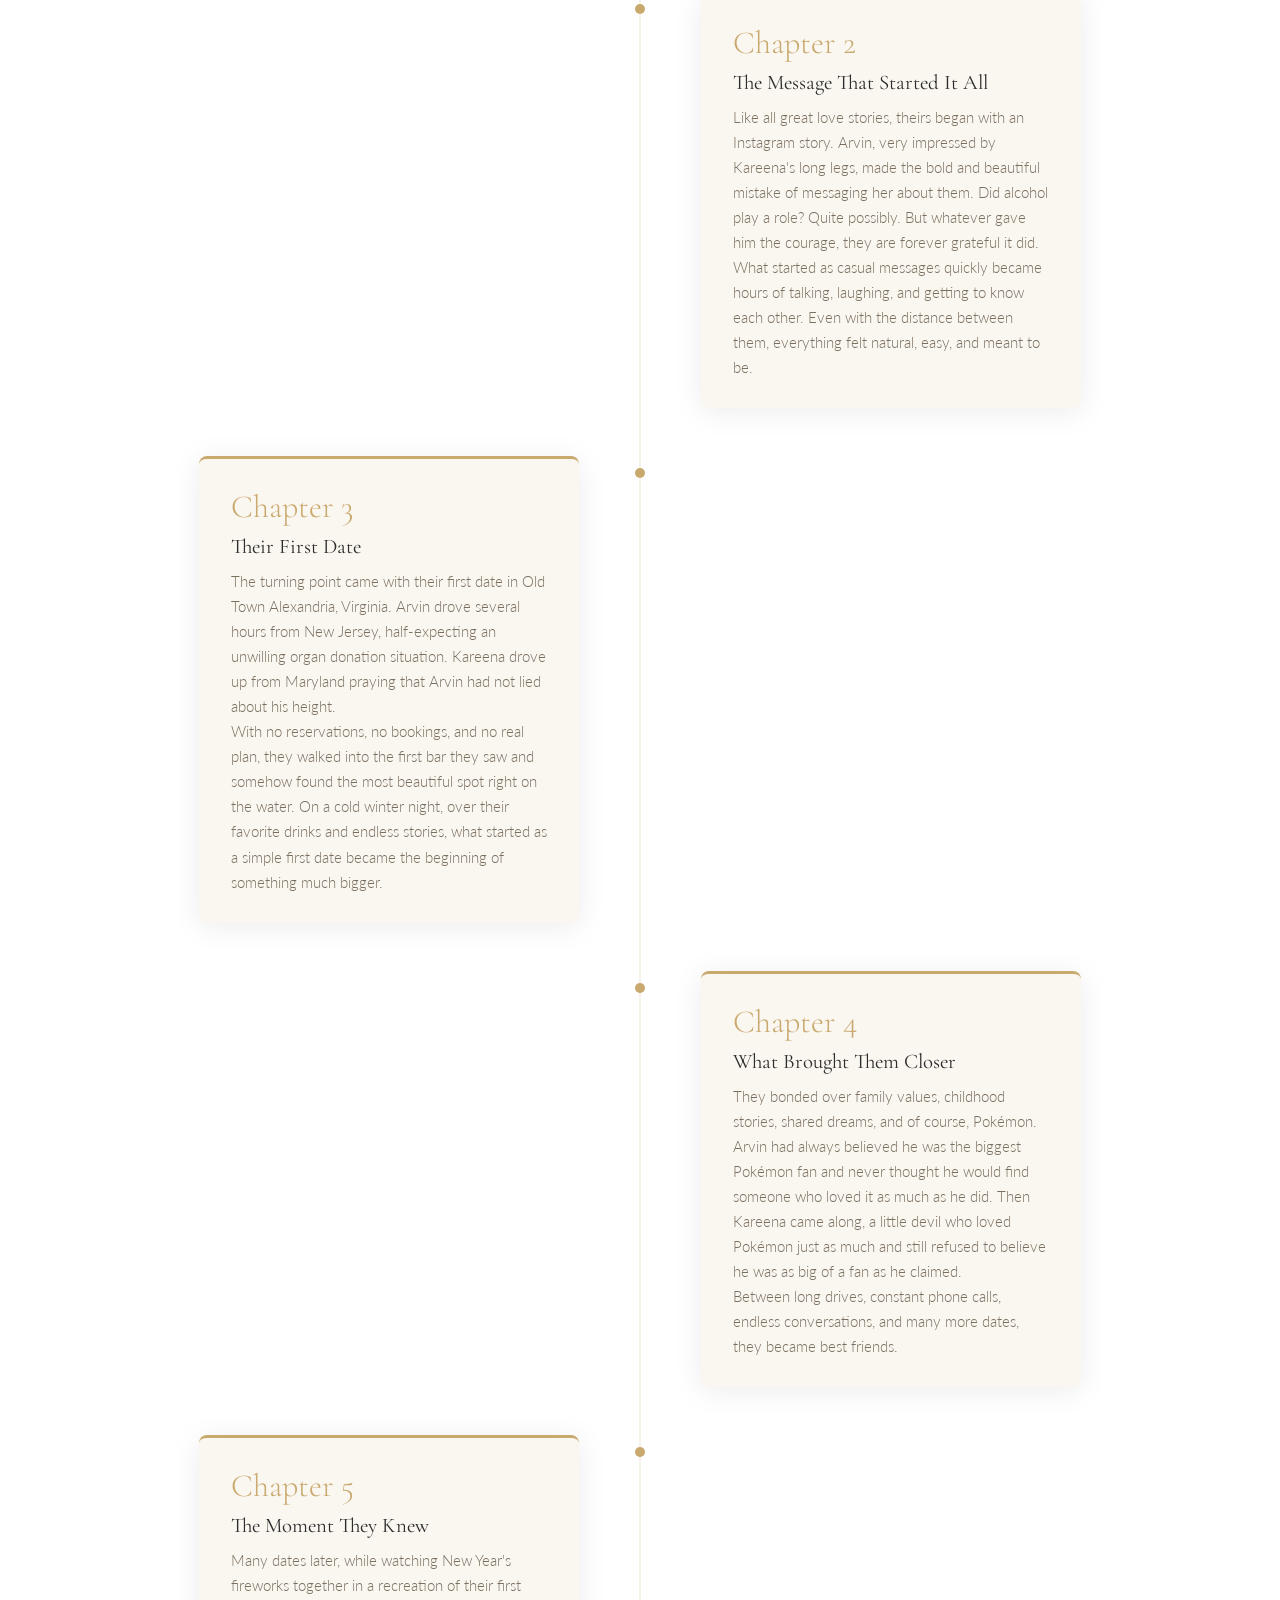
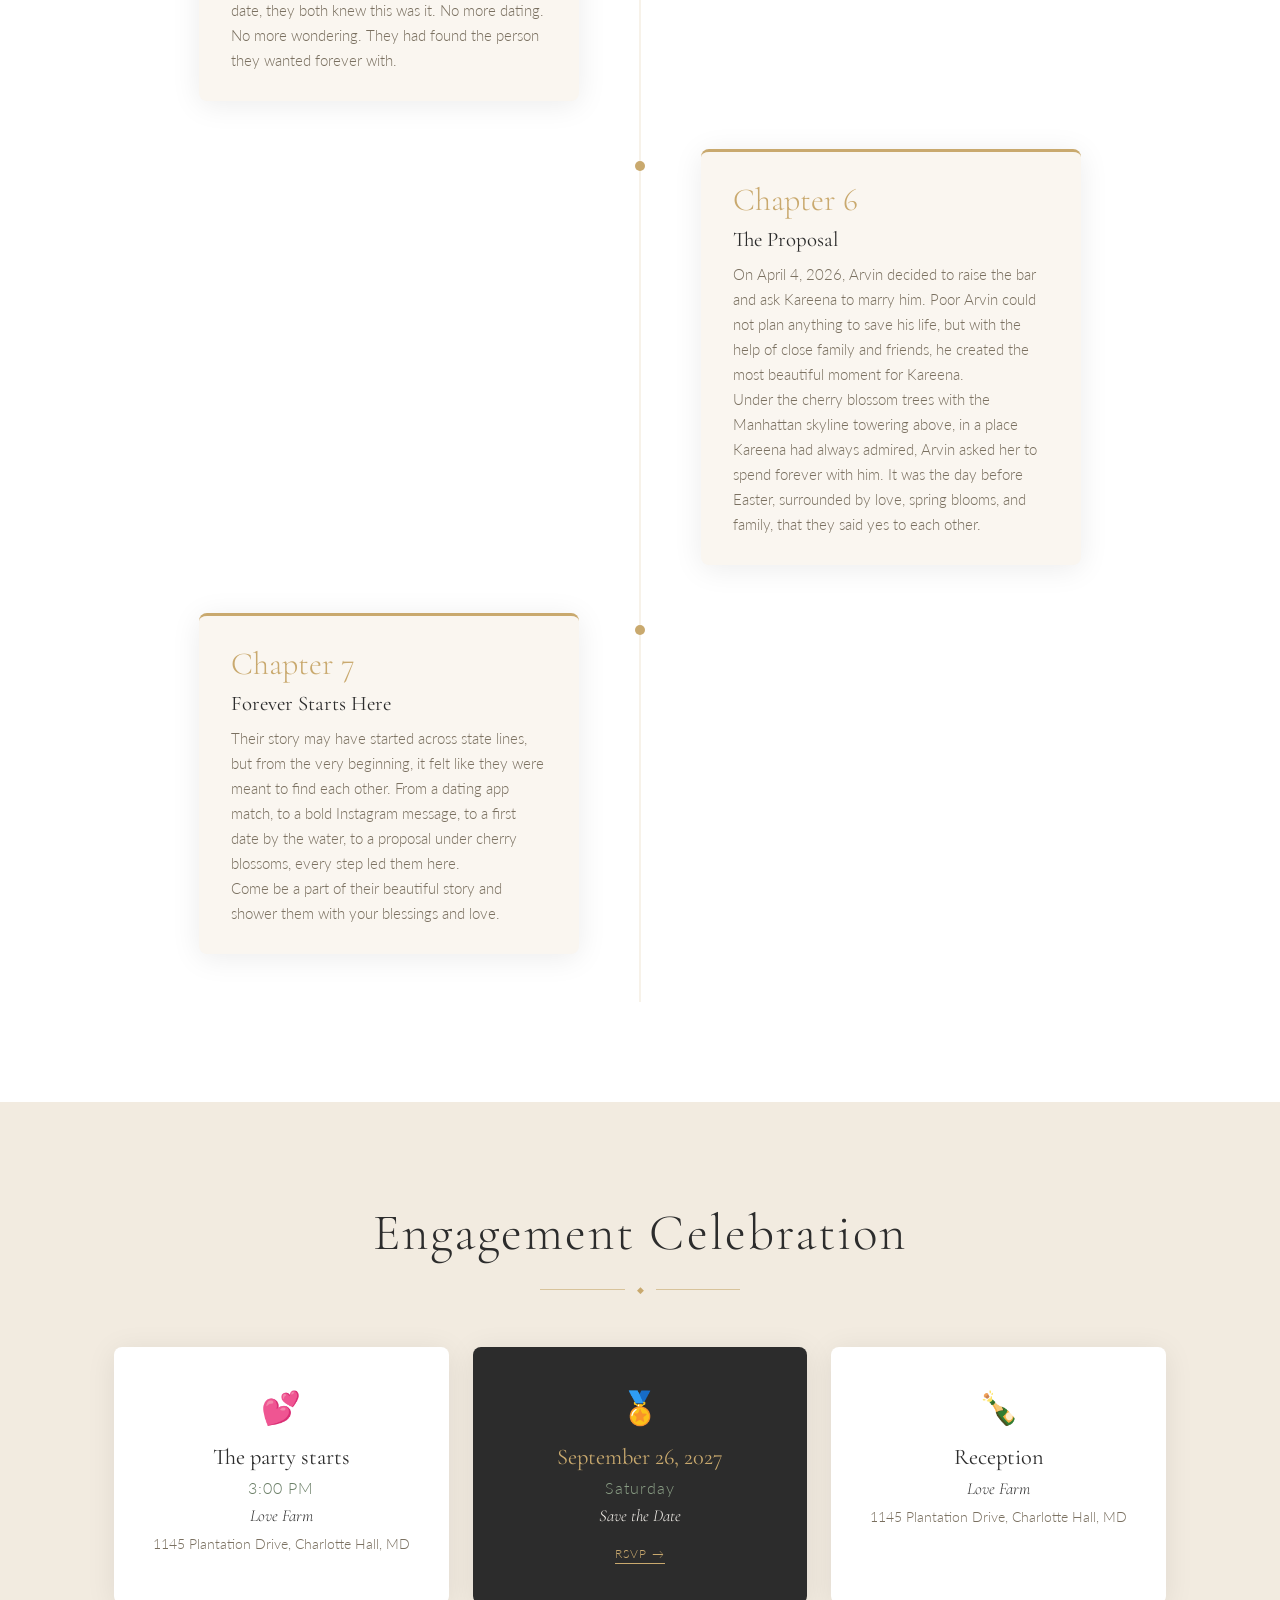
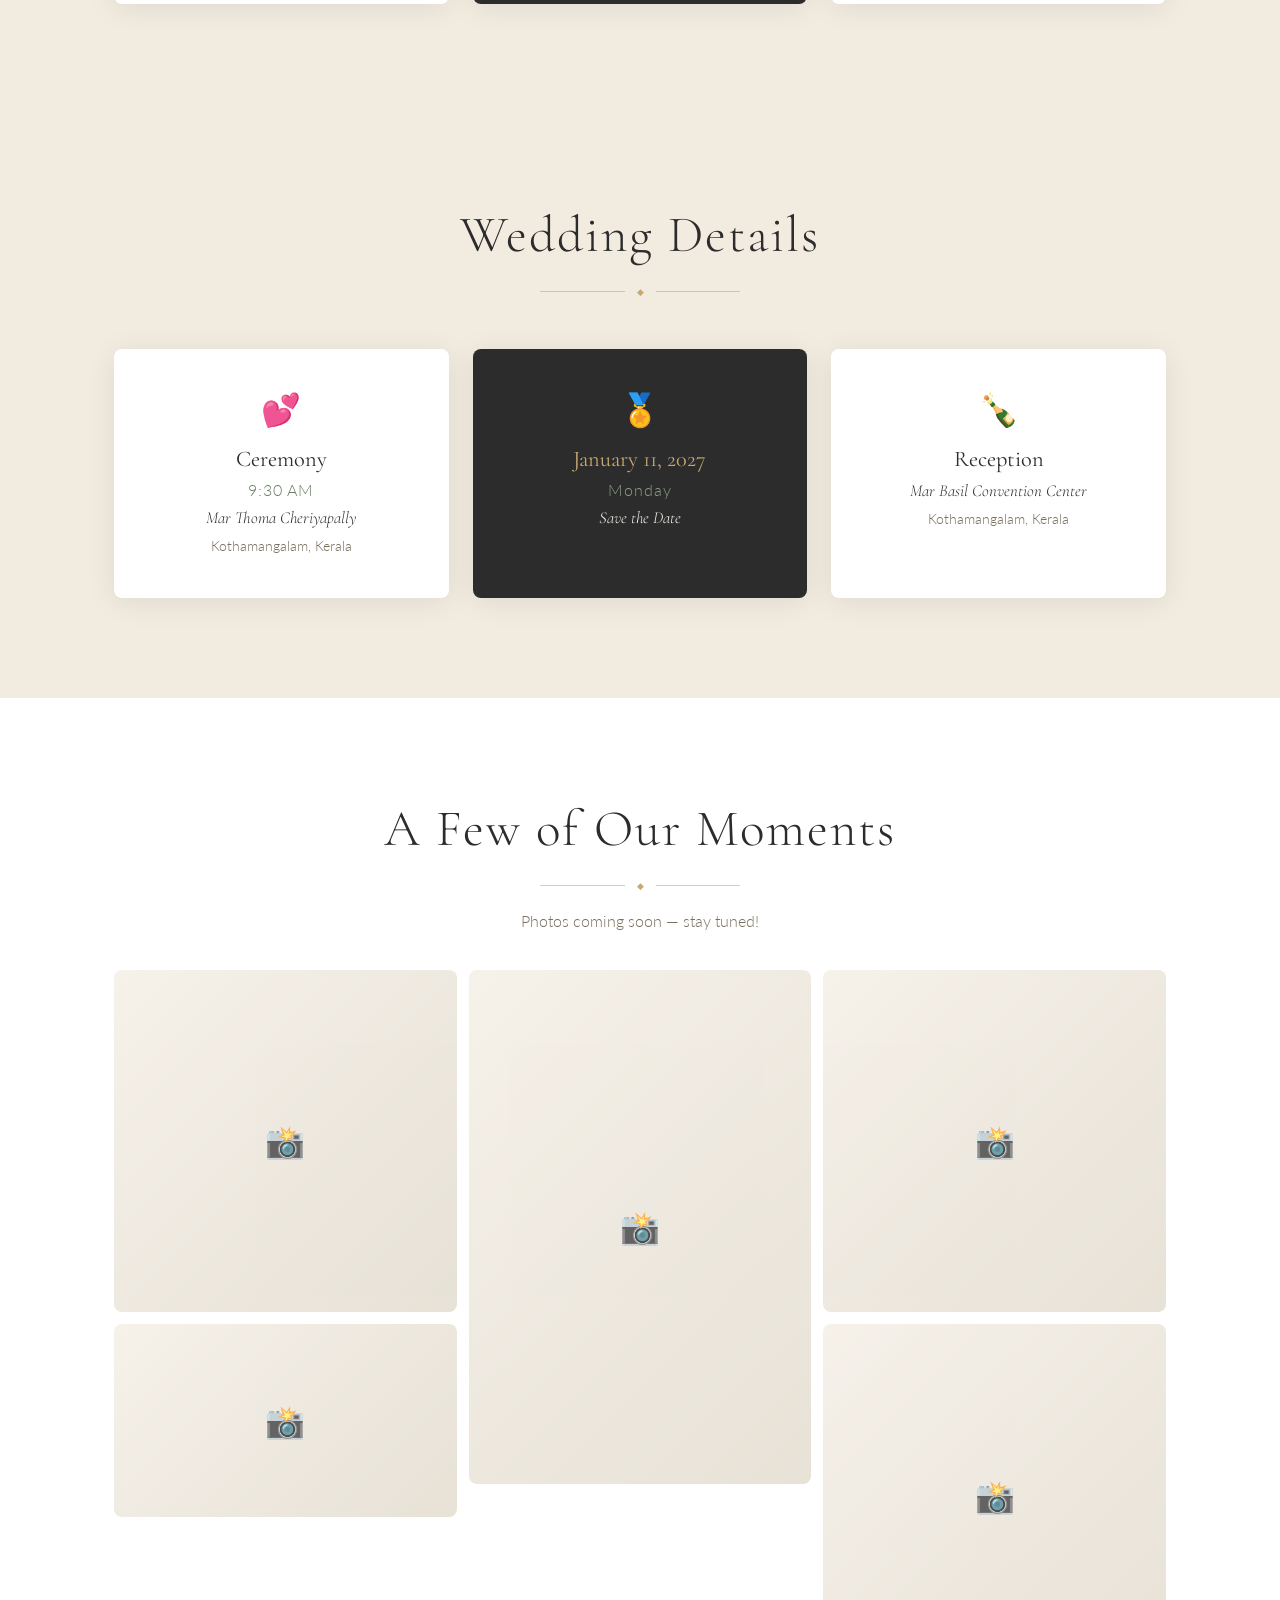
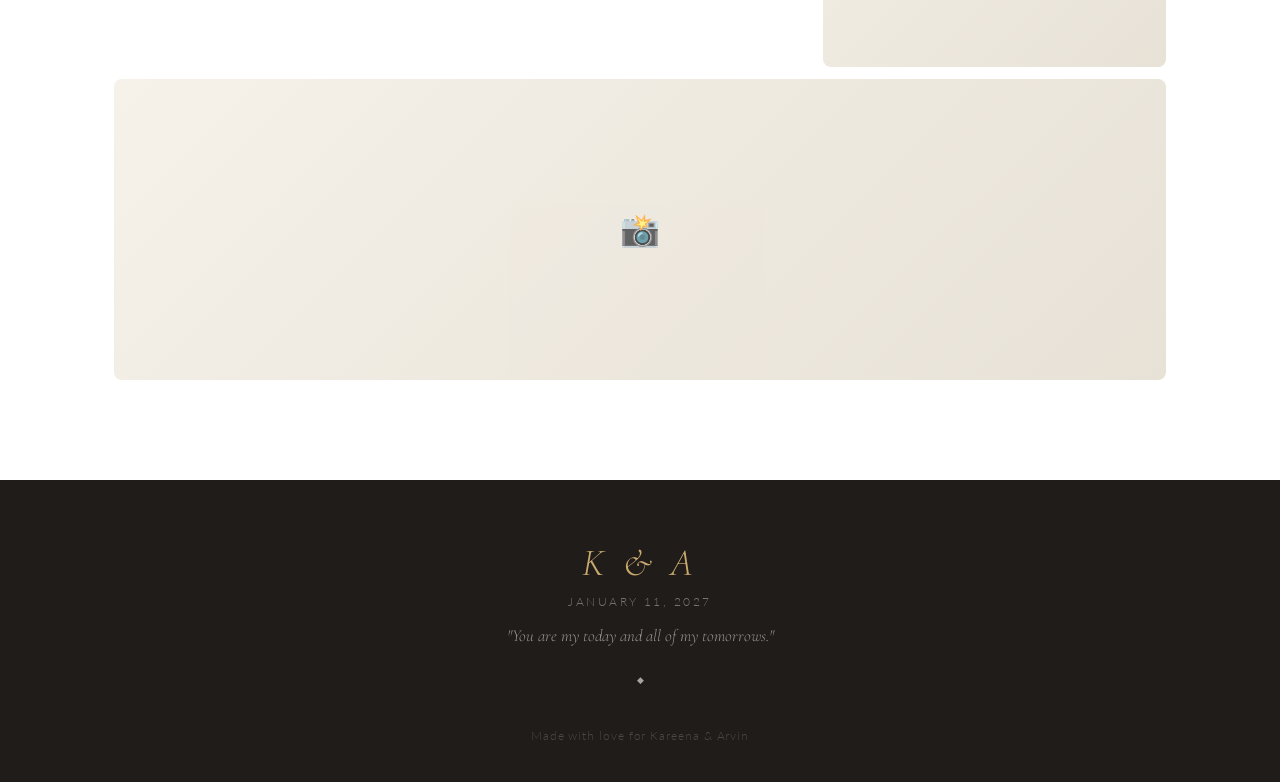
==== commit 91a53cb5: "feat: updated engagement details and added rsvp link" ====
--- a/summon/index.html
+++ b/summon/index.html
@@ -21,7 +21,7 @@
           <li><a href="#story">Our Story</a></li>
           <li><a href="#details">Details</a></li>
           <li><a href="#gallery">Gallery</a></li>
-          <!-- <li id="nav-rsvp"><a href="../rsvp.html">RSVP</a></li> -->
+          <li id="nav-rsvp"><a href="../rsvp.html">RSVP</a></li>
         </ul>
       </div>
     </nav>
@@ -194,6 +194,50 @@
     <!-- Details -->
     <section id="details">
       <div class="container">
+        <h2 class="section-title">Engagement Celebration</h2>
+        <div class="divider">
+          <span></span><span class="diamond">◆</span><span></span>
+        </div>
+        <div class="details-grid">
+          <div class="detail-card">
+            <div class="detail-icon">&#128149;</div>
+            <h3>The party starts</h3>
+            <p class="detail-time">3:00 PM</p>
+            <p class="detail-venue">Love Farm</p>
+            <p class="detail-address">
+              1145 Plantation Drive, Charlotte Hall, MD
+            </p>
+          </div>
+
+          <div class="detail-card featured">
+            <div class="detail-icon">&#127941;</div>
+            <h3>September 26, 2027</h3>
+            <p class="detail-time">Saturday</p>
+            <p class="detail-venue">Save the Date</p>
+            <a
+              class="detail-link"
+              href="../rsvp.html"
+              target="_blank"
+              rel="noopener"
+              >RSVP →</a
+            >
+          </div>
+
+          <div class="detail-card">
+            <div class="detail-icon">&#127870;</div>
+            <h3>Reception</h3>
+            <p class="detail-venue">Love Farm</p>
+            <p class="detail-address">
+              1145 Plantation Drive, Charlotte Hall, MD
+            </p>
+          </div>
+        </div>
+      </div>
+    </section>
+
+    <!-- Details -->
+    <section id="details">
+      <div class="container">
         <h2 class="section-title">Wedding Details</h2>
         <div class="divider">
           <span></span><span class="diamond">◆</span><span></span>
@@ -205,13 +249,6 @@
             <p class="detail-time">9:30 AM</p>
             <p class="detail-venue">Mar Thoma Cheriyapally</p>
             <p class="detail-address">Kothamangalam, Kerala</p>
-            <a
-              class="detail-link"
-              href="https://maps.google.com"
-              target="_blank"
-              rel="noopener"
-              >Get Directions →</a
-            >
           </div>
 
           <div class="detail-card featured">
@@ -226,13 +263,6 @@
             <h3>Reception</h3>
             <p class="detail-venue">Mar Basil Convention Center</p>
             <p class="detail-address">Kothamangalam, Kerala</p>
-            <a
-              class="detail-link"
-              href="https://maps.google.com"
-              target="_blank"
-              rel="noopener"
-              >Get Directions →</a
-            >
           </div>
         </div>
 
--- a/styles.css
+++ b/styles.css
@@ -27,9 +27,6 @@
   overflow-x: hidden;
 }
 
-/* ===== RSVP nav link — hidden by default, shown on /summon ===== */
-#nav-rsvp { display: none; }
-
 /* ===== Utility ===== */
 .container {
   max-width: 1100px;
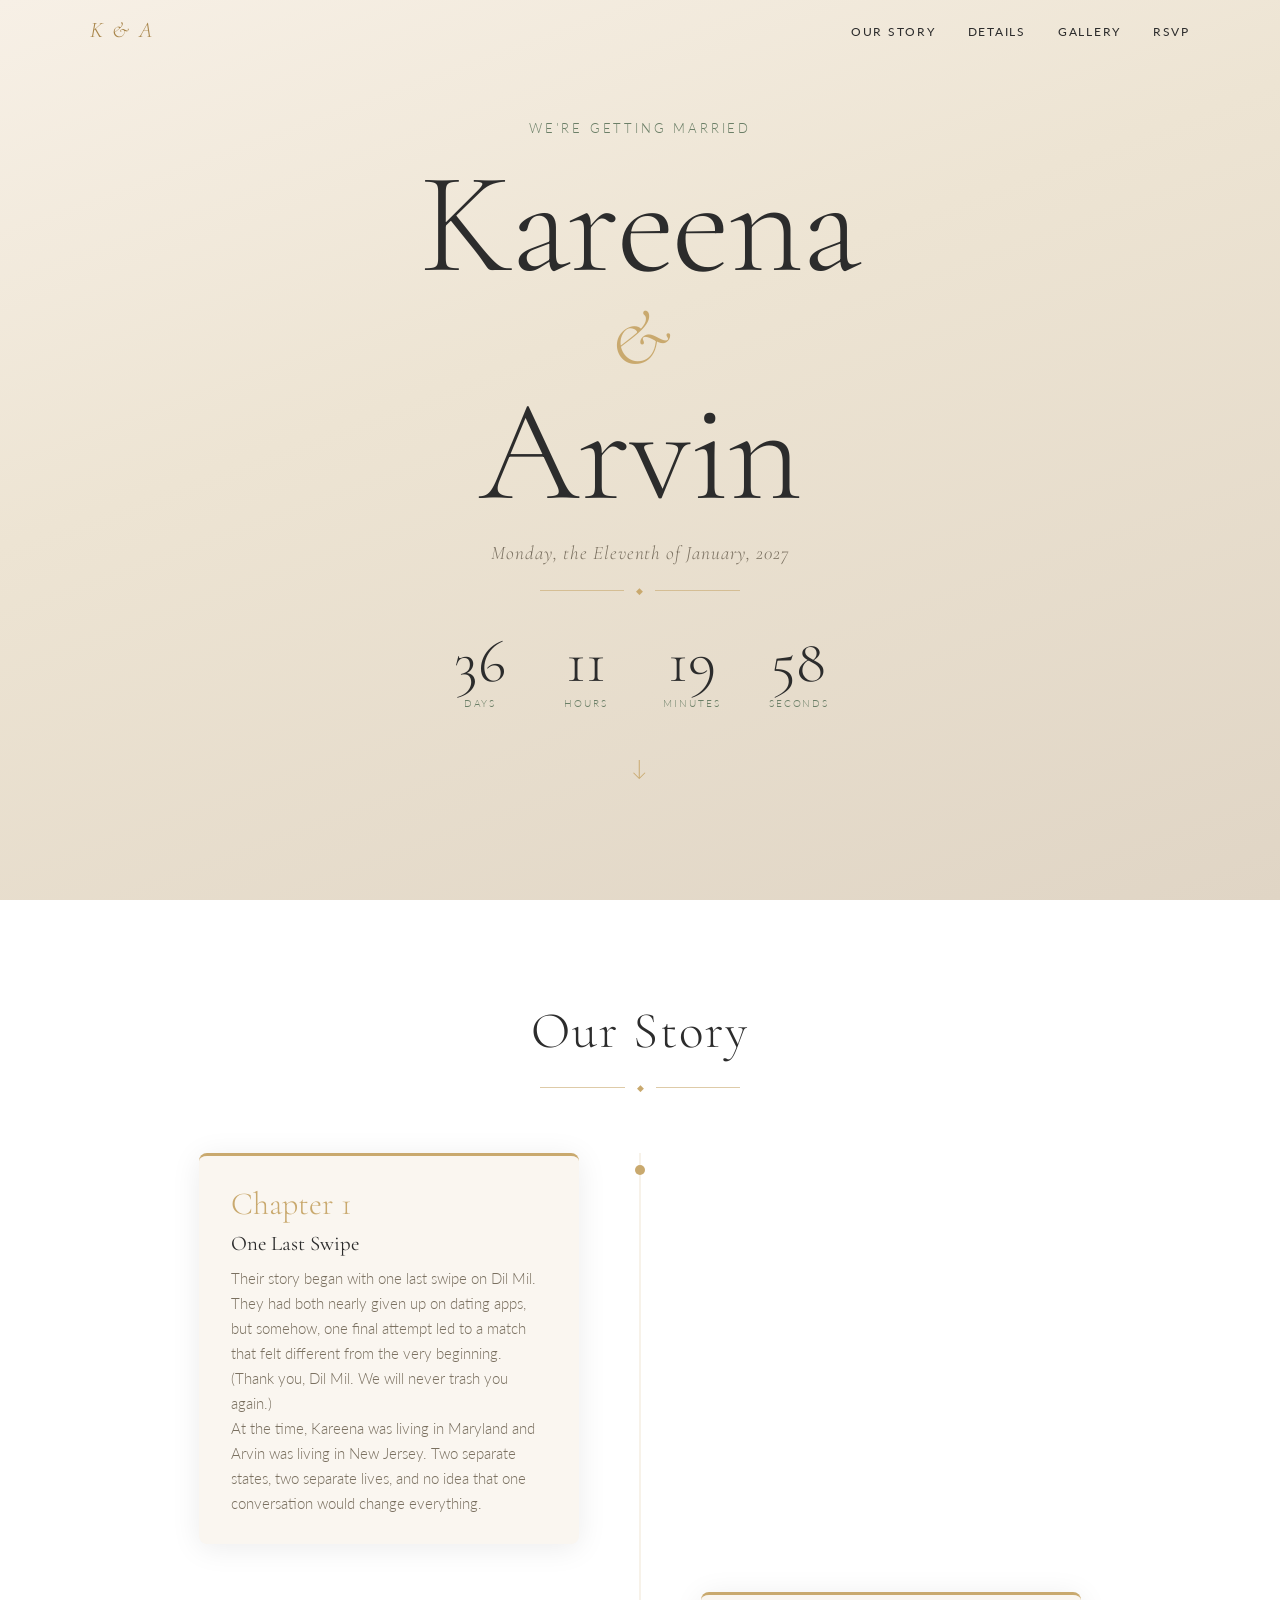
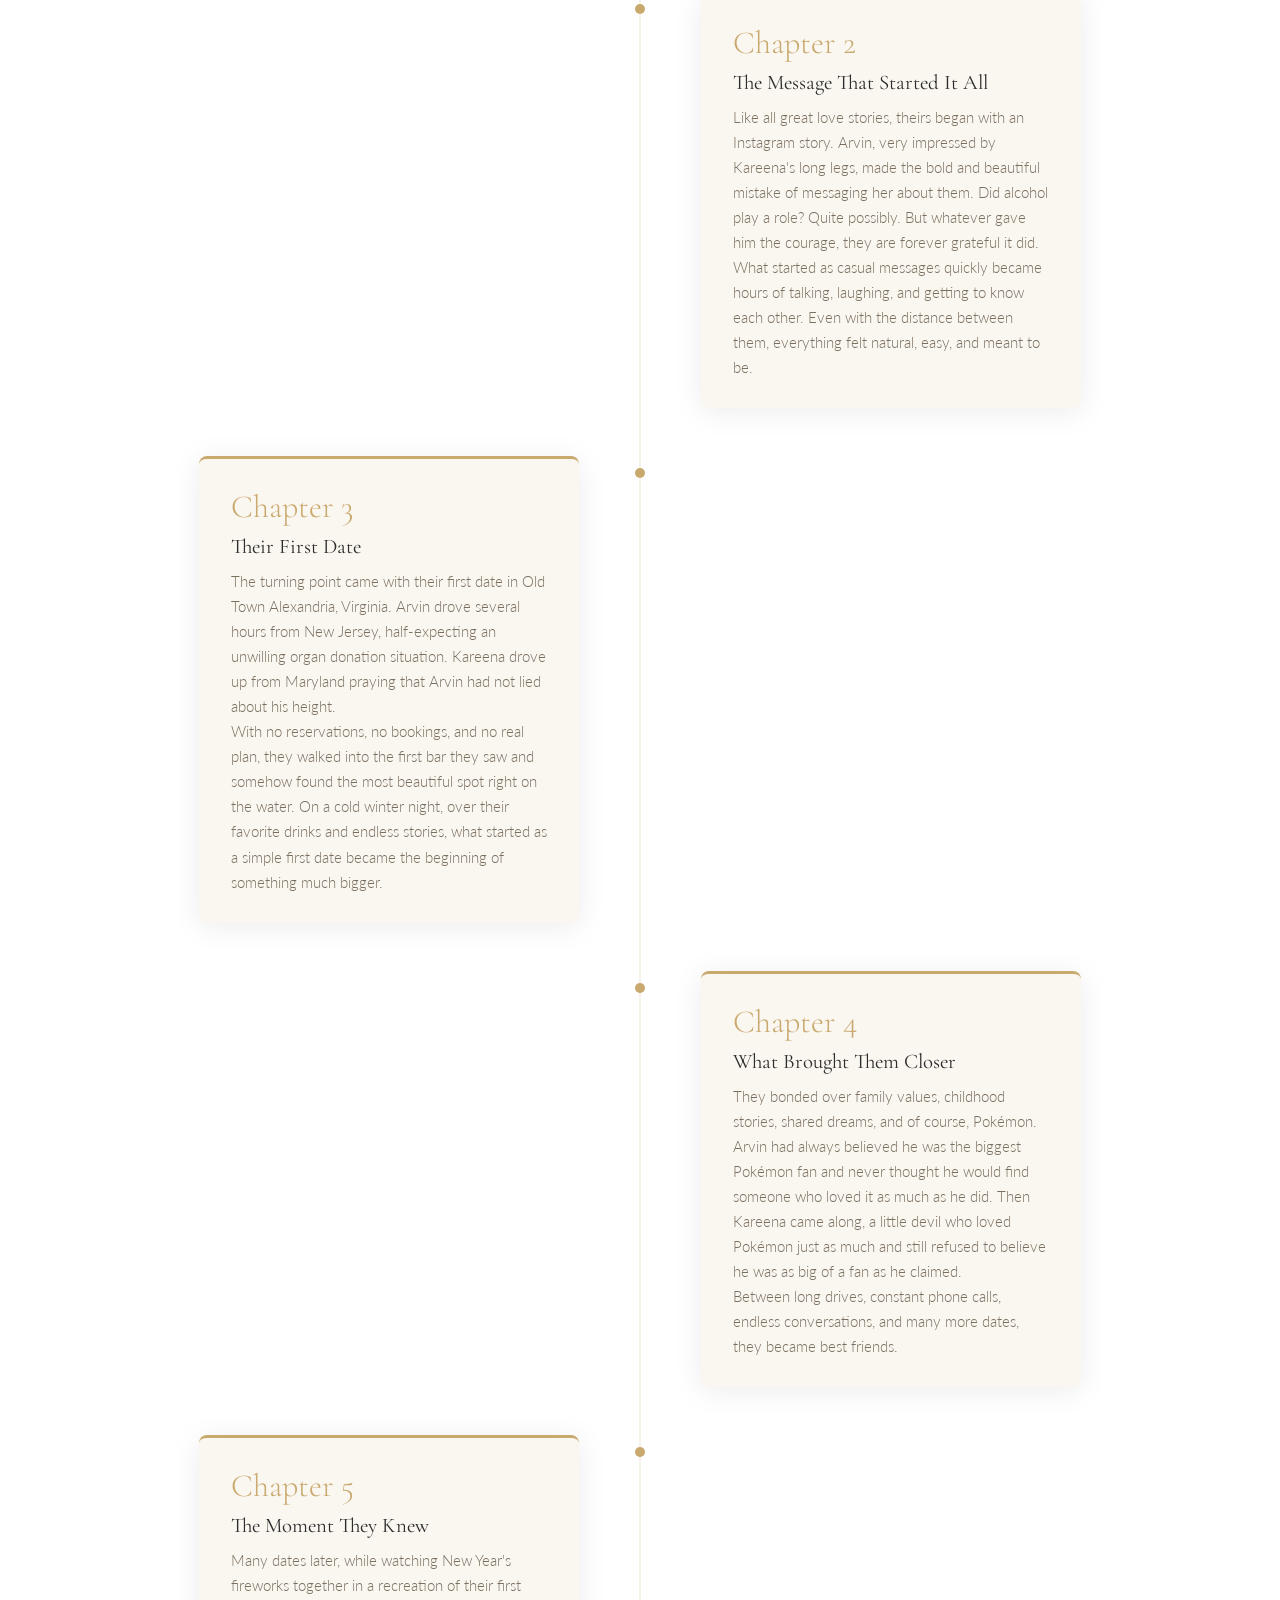
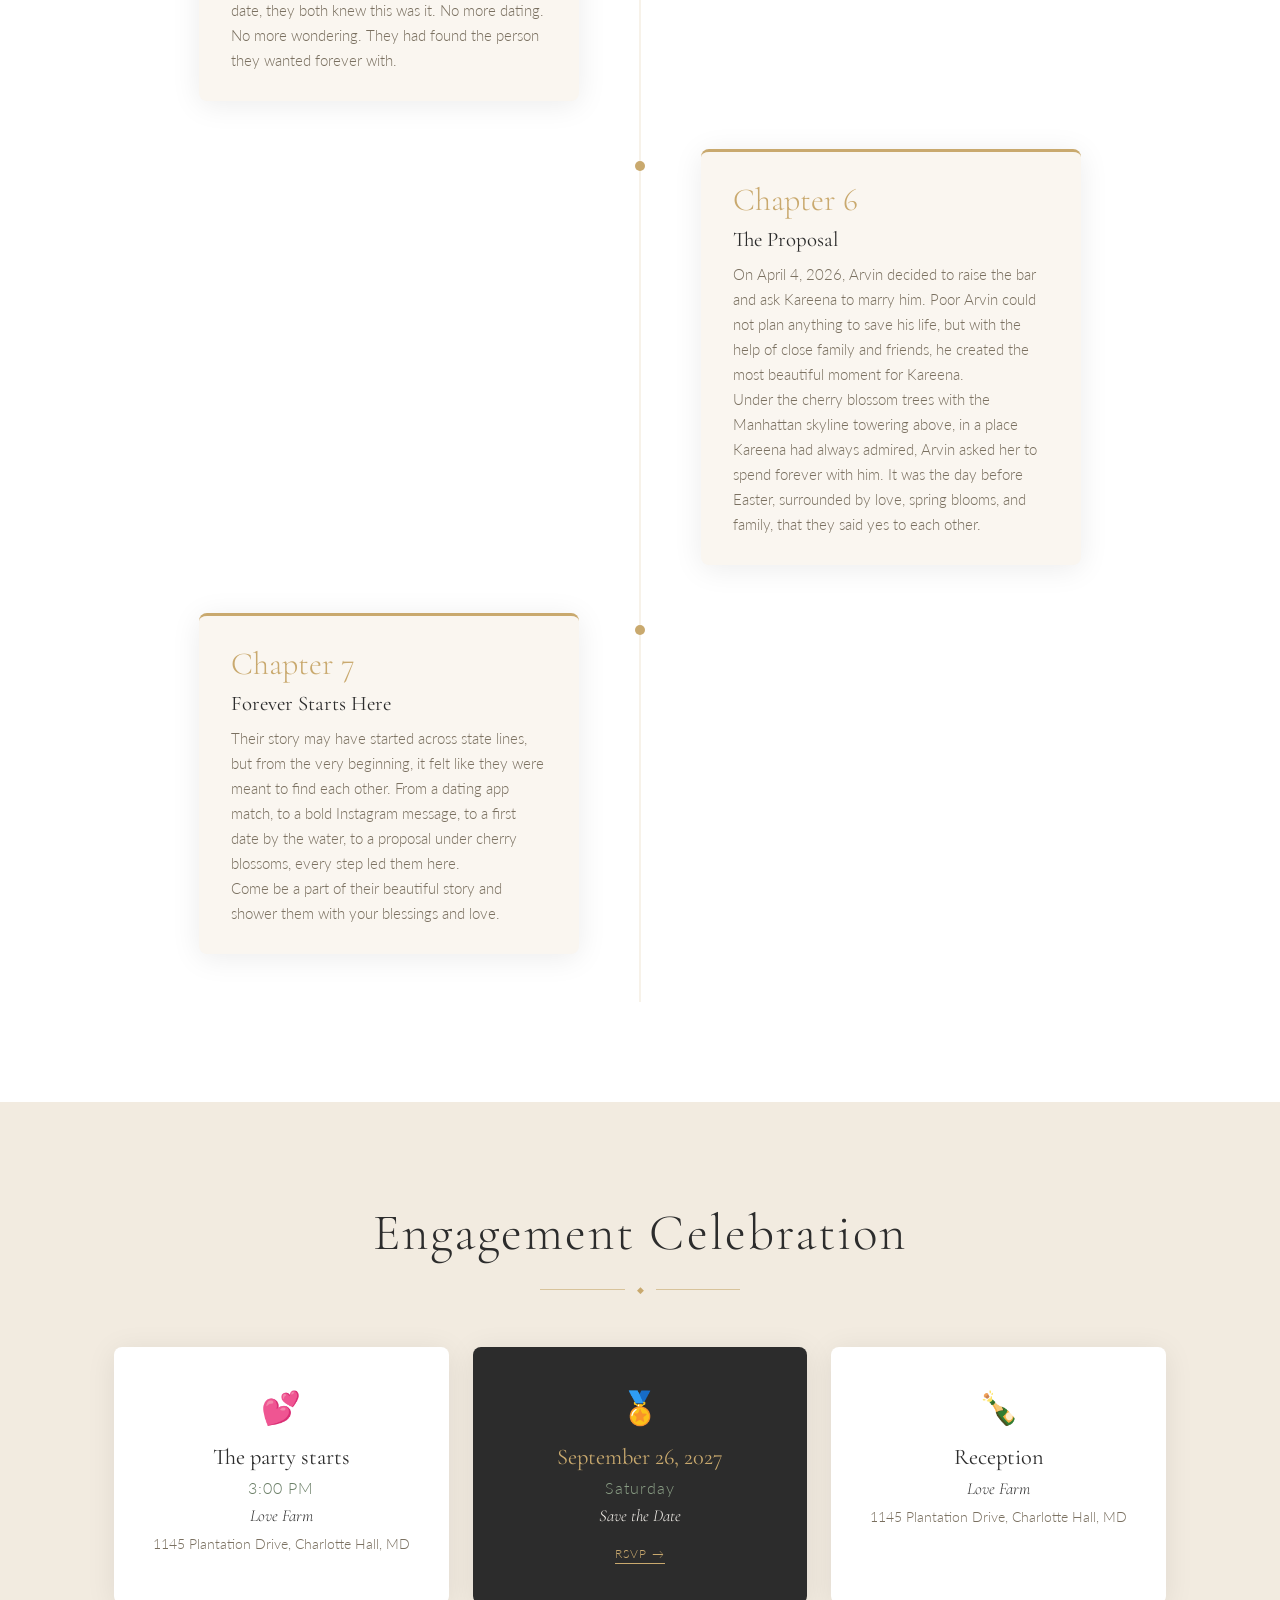
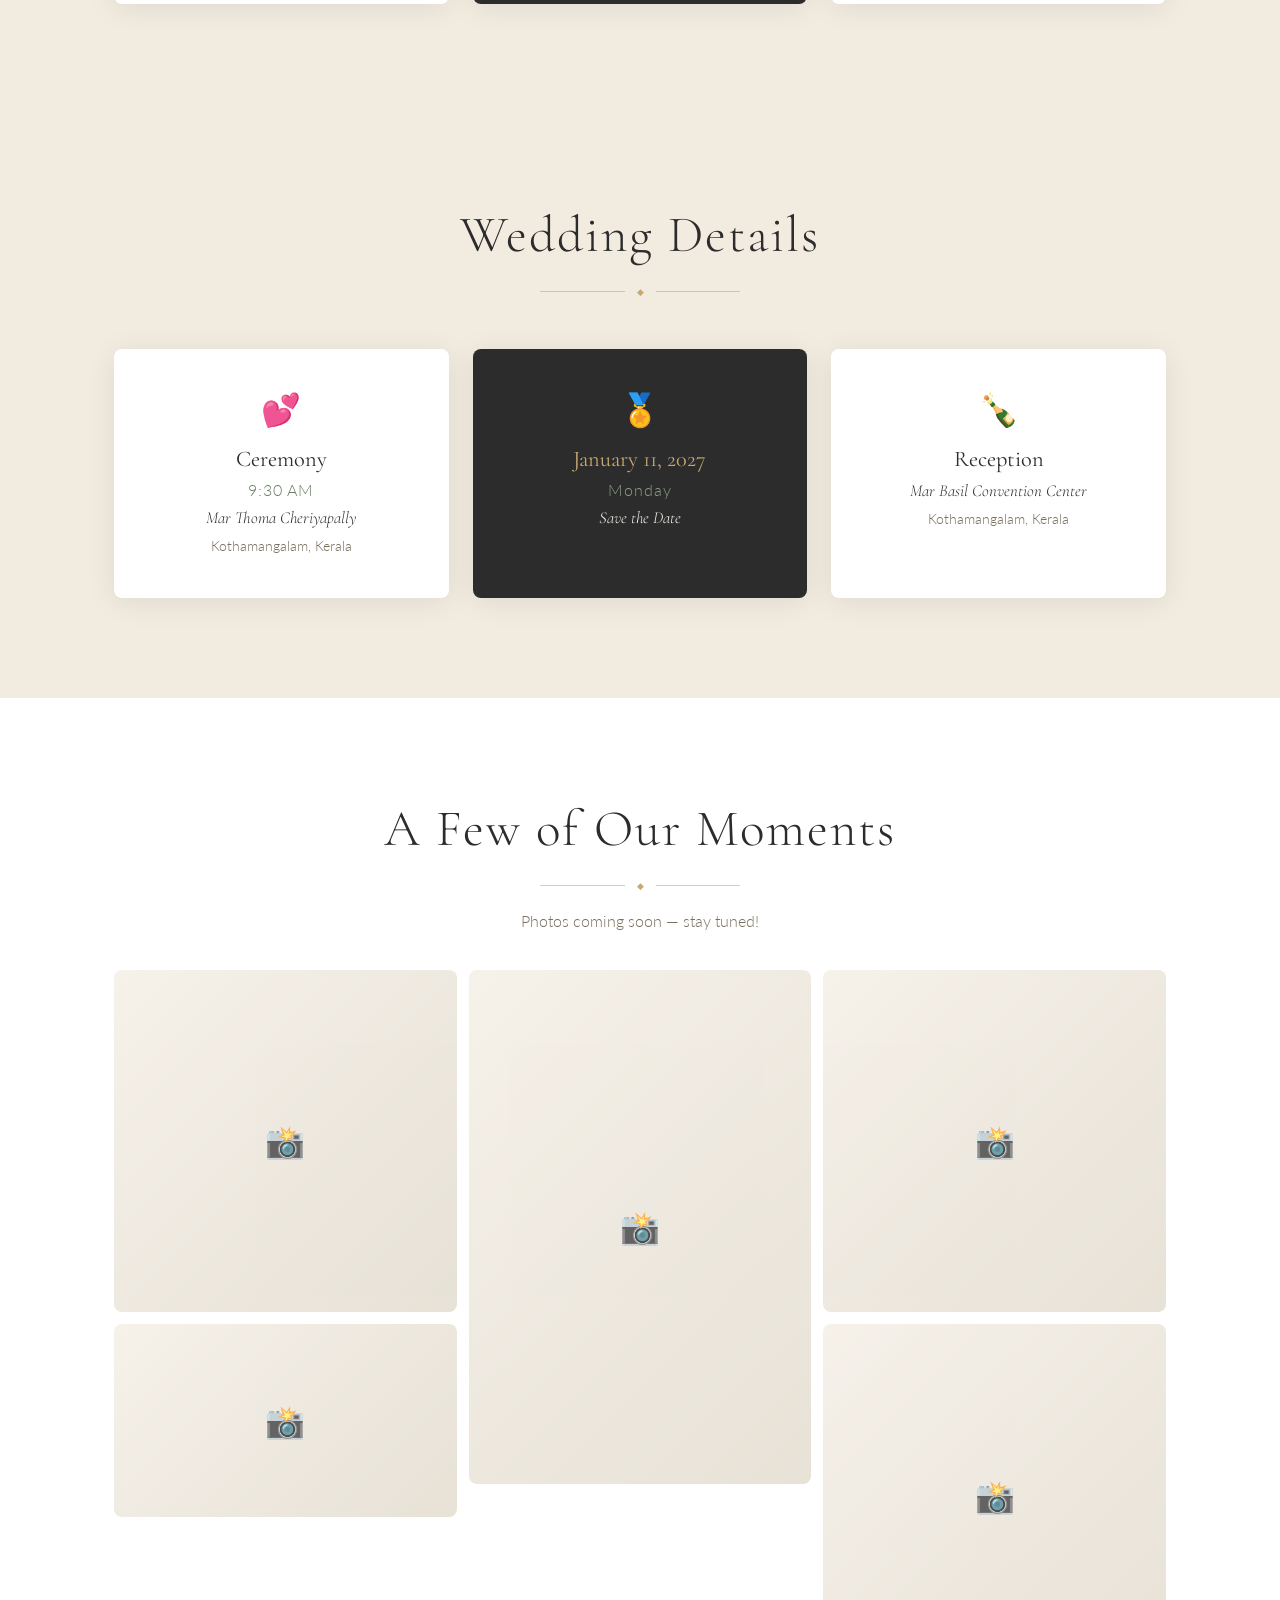
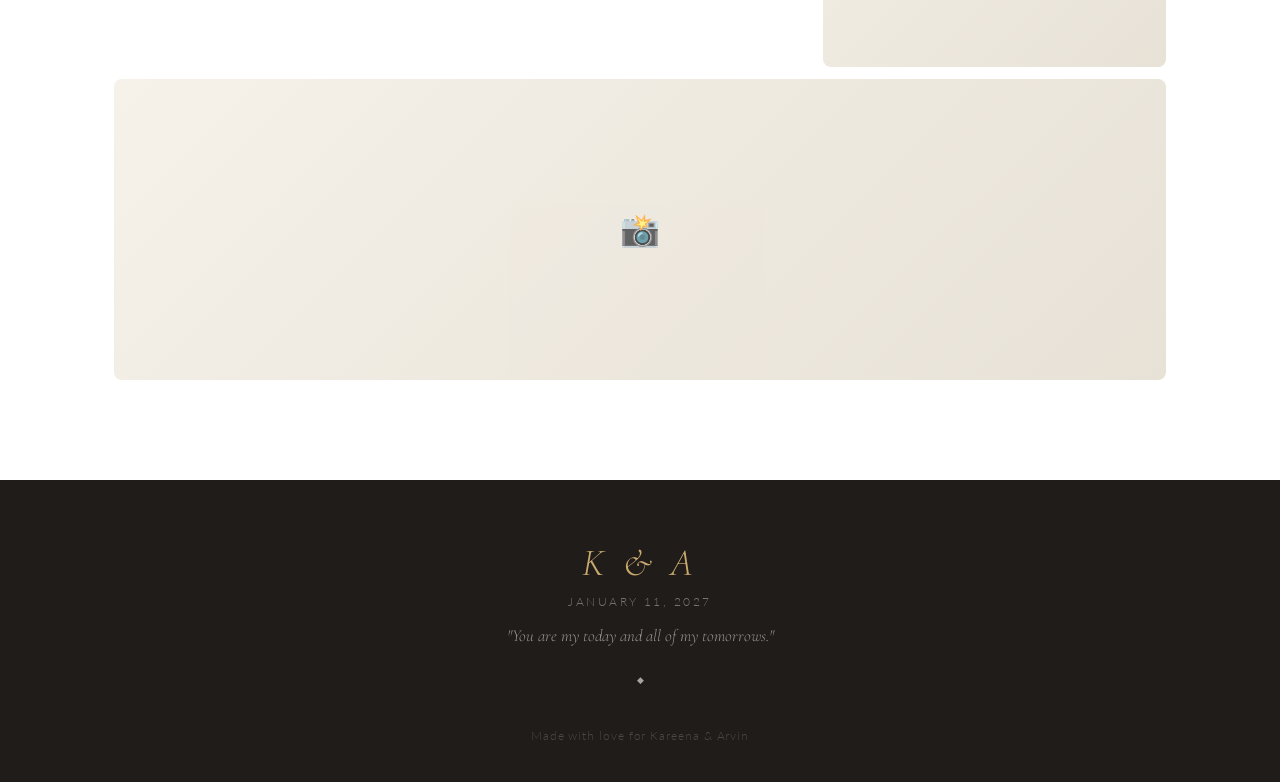
==== commit 4febd530: "feat: updated engagement details and added rsvp link" ====
--- a/summon/index.html
+++ b/summon/index.html
@@ -214,13 +214,7 @@
             <h3>September 26, 2027</h3>
             <p class="detail-time">Saturday</p>
             <p class="detail-venue">Save the Date</p>
-            <a
-              class="detail-link"
-              href="../rsvp.html"
-              target="_blank"
-              rel="noopener"
-              >RSVP →</a
-            >
+            <a class="detail-link" href="../rsvp.html" rel="noopener">RSVP →</a>
           </div>
 
           <div class="detail-card">
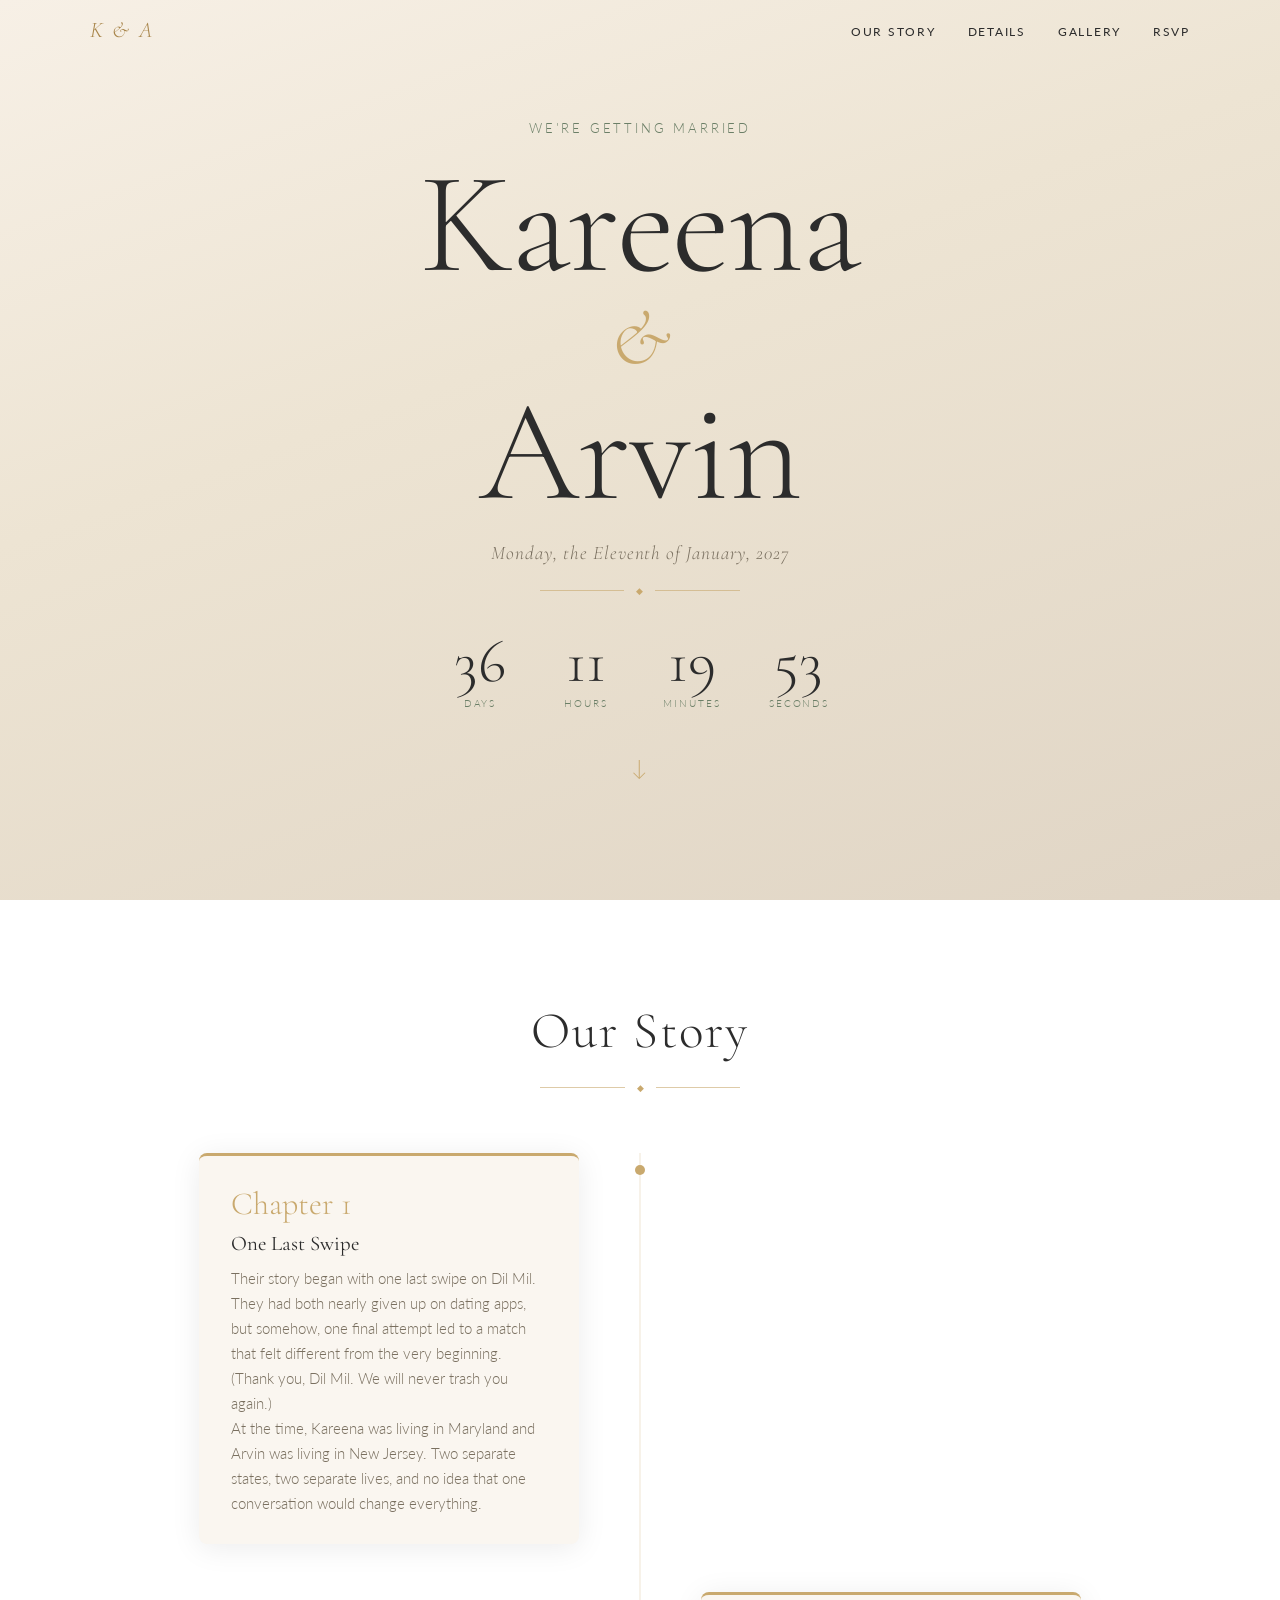
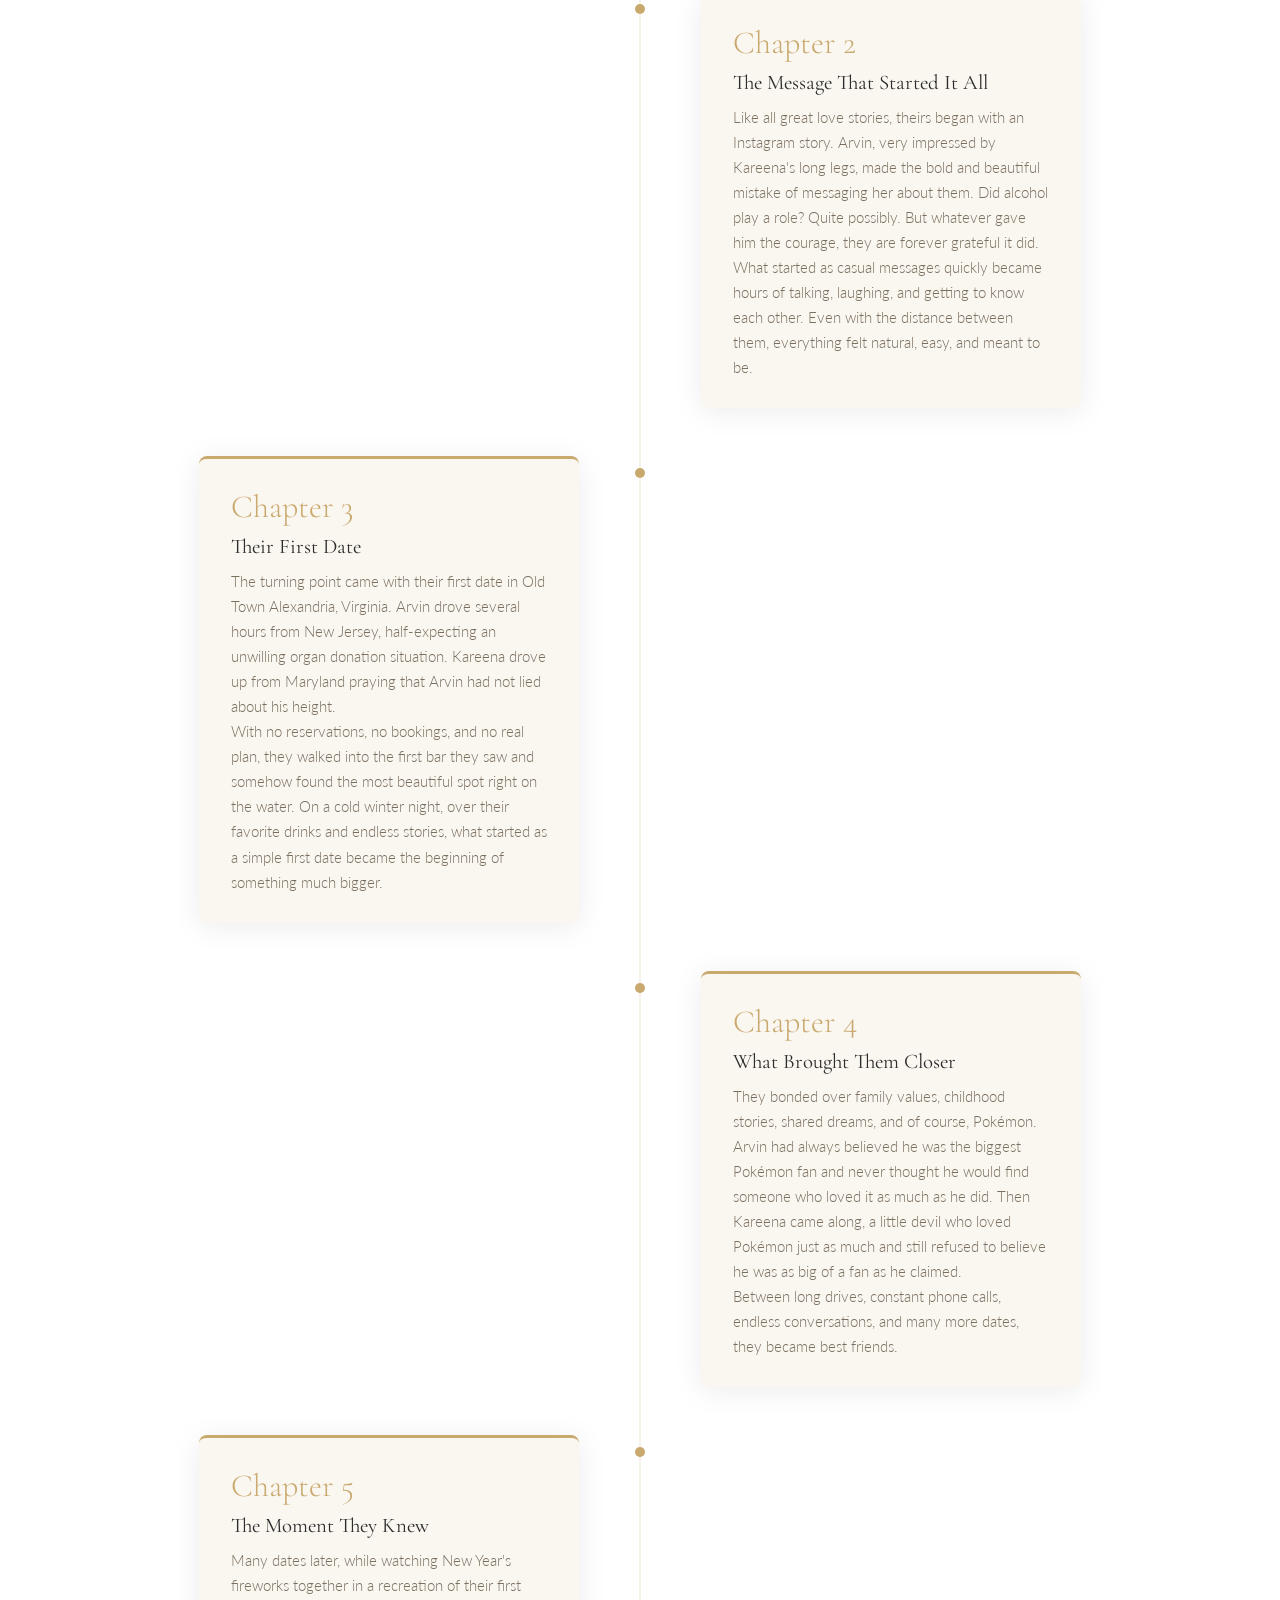
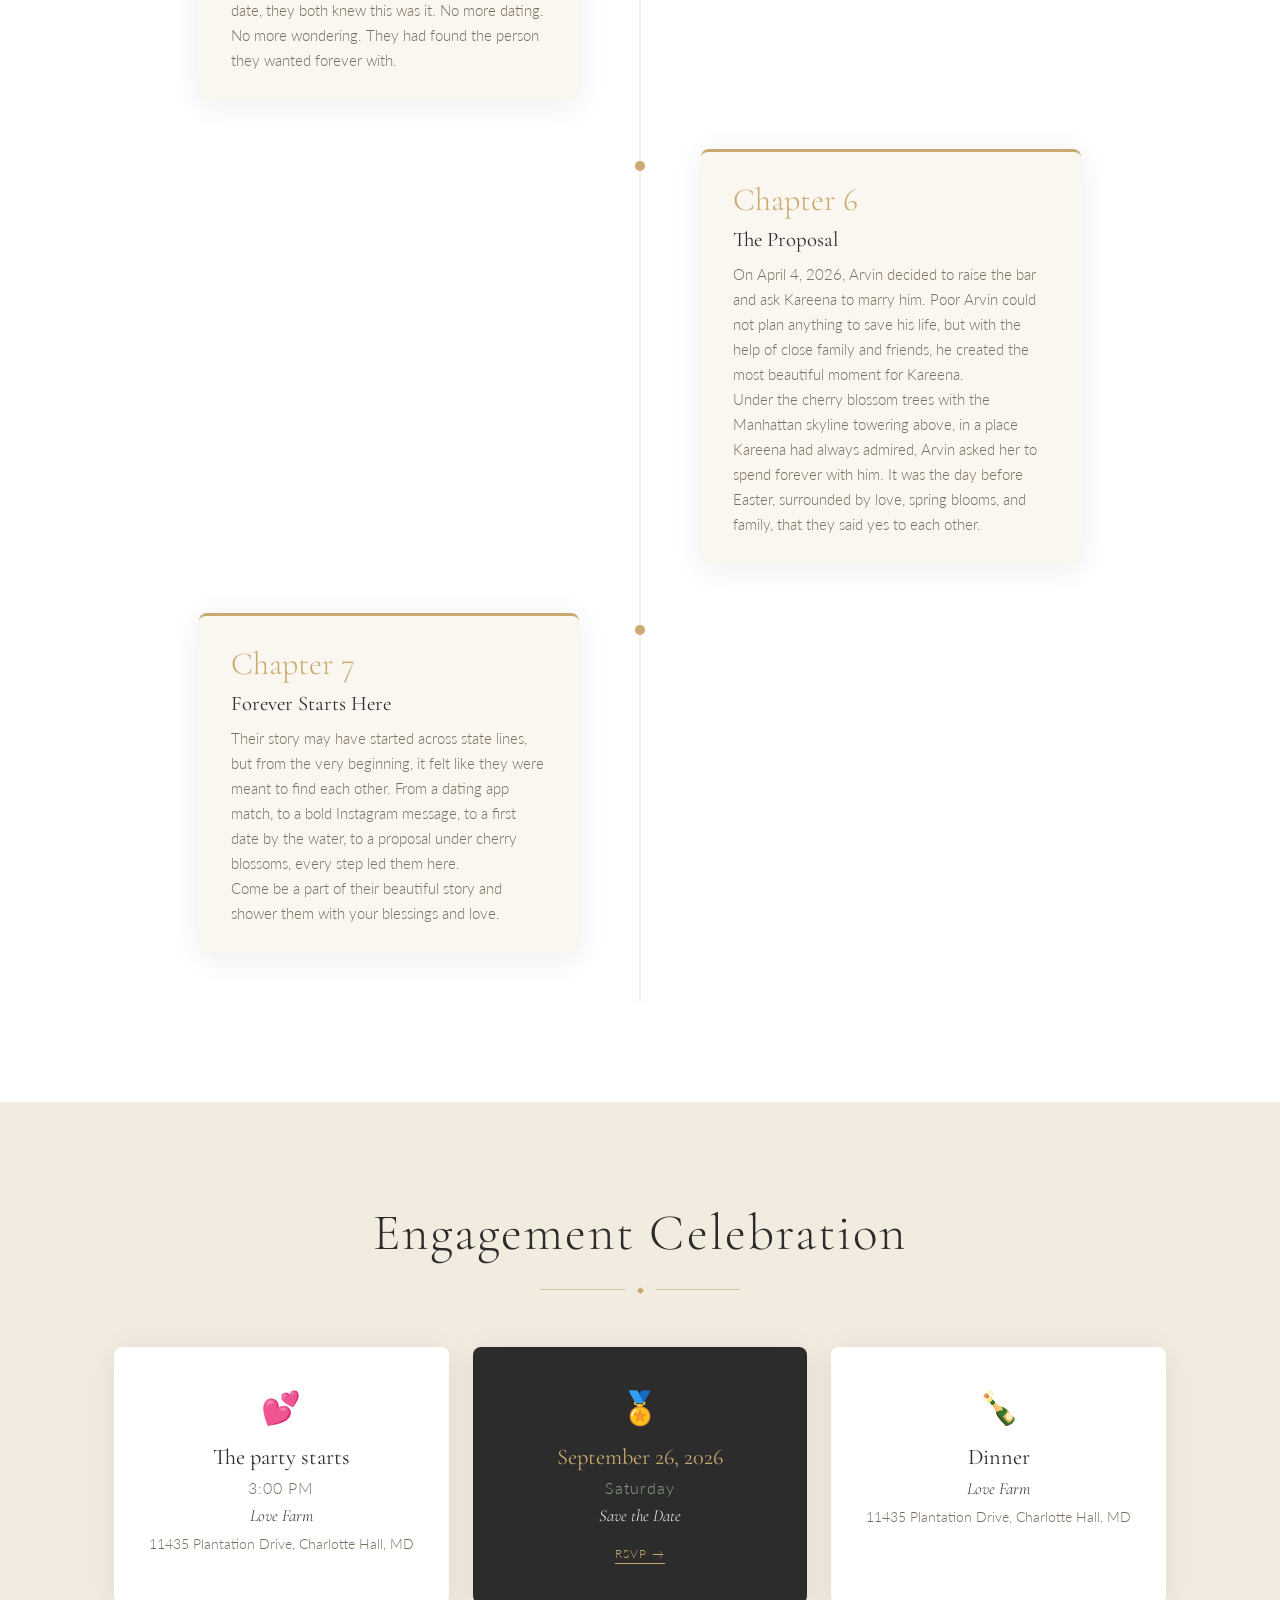
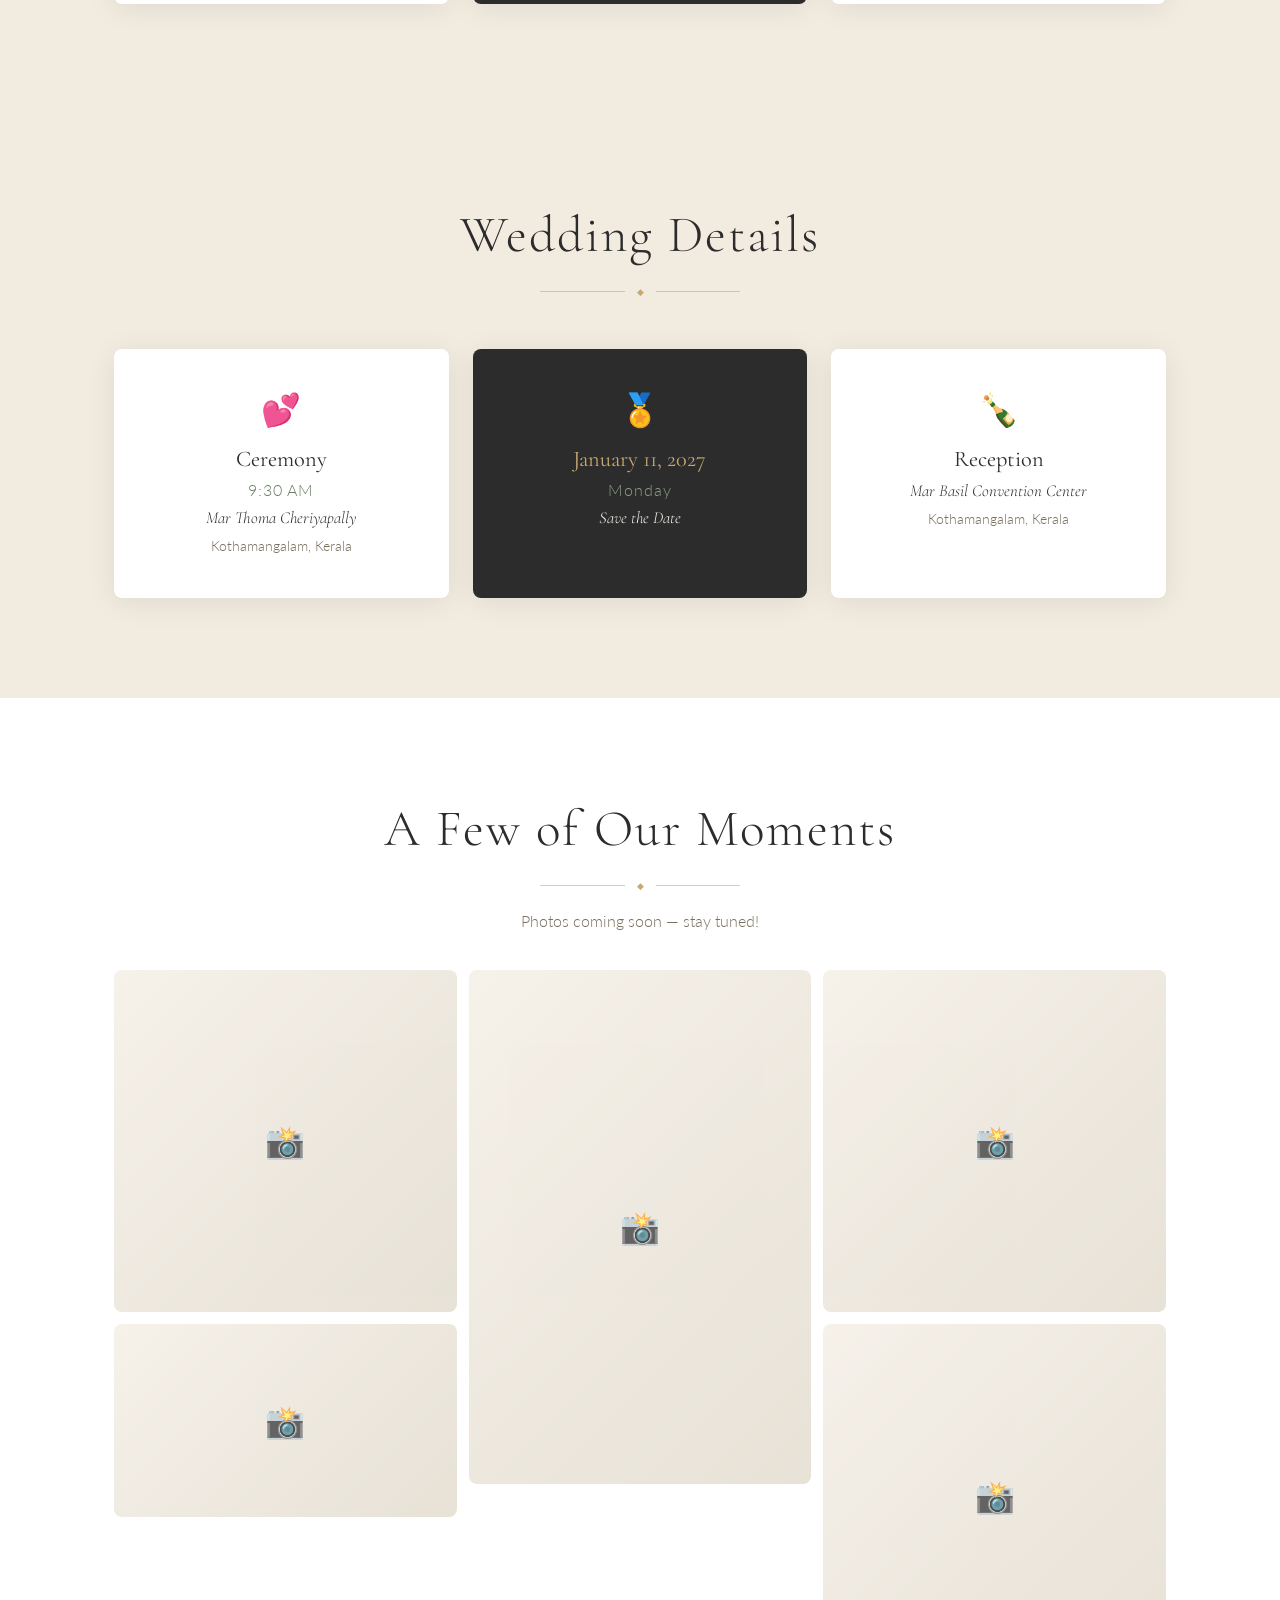
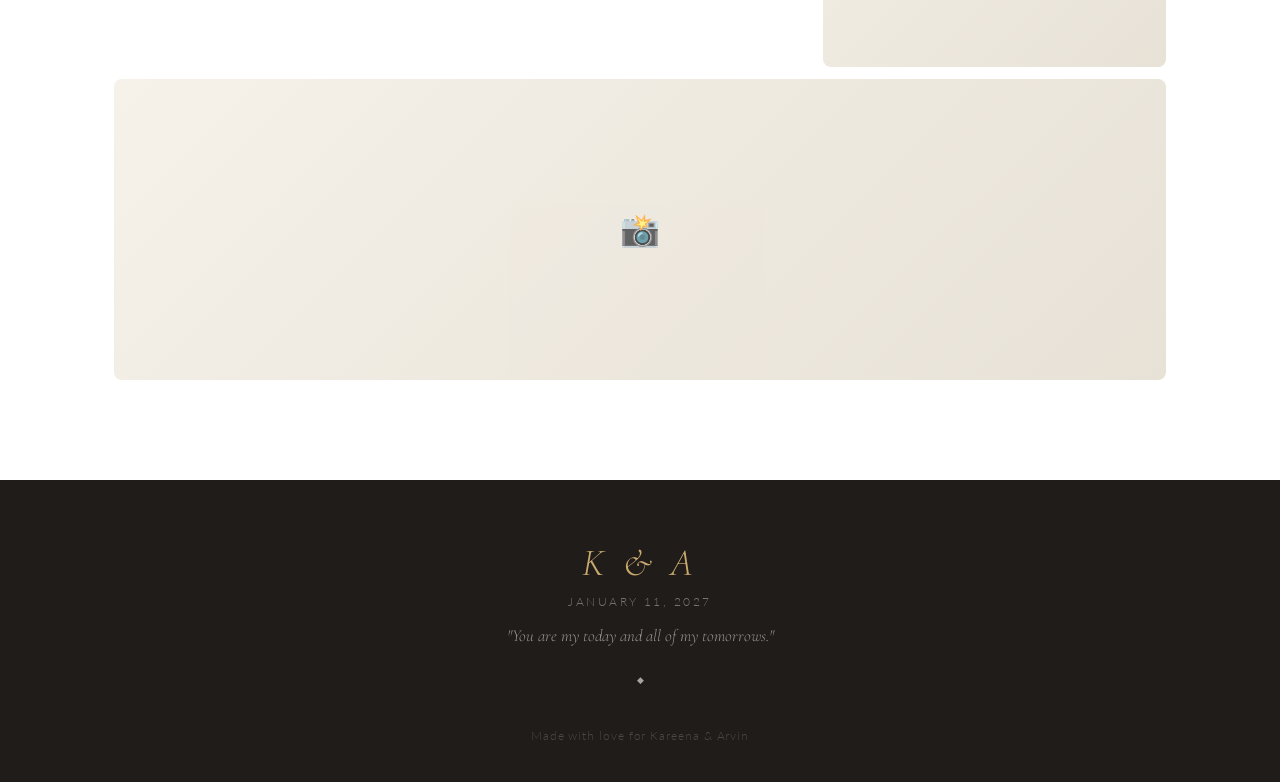
==== commit 069d50cb: "fix: fixed engagement date" ====
--- a/summon/index.html
+++ b/summon/index.html
@@ -205,13 +205,13 @@
             <p class="detail-time">3:00 PM</p>
             <p class="detail-venue">Love Farm</p>
             <p class="detail-address">
-              1145 Plantation Drive, Charlotte Hall, MD
+              11435 Plantation Drive, Charlotte Hall, MD
             </p>
           </div>
 
           <div class="detail-card featured">
             <div class="detail-icon">&#127941;</div>
-            <h3>September 26, 2027</h3>
+            <h3>September 26, 2026</h3>
             <p class="detail-time">Saturday</p>
             <p class="detail-venue">Save the Date</p>
             <a class="detail-link" href="../rsvp.html" rel="noopener">RSVP →</a>
@@ -219,10 +219,10 @@
 
           <div class="detail-card">
             <div class="detail-icon">&#127870;</div>
-            <h3>Reception</h3>
+            <h3>Dinner</h3>
             <p class="detail-venue">Love Farm</p>
             <p class="detail-address">
-              1145 Plantation Drive, Charlotte Hall, MD
+              11435 Plantation Drive, Charlotte Hall, MD
             </p>
           </div>
         </div>
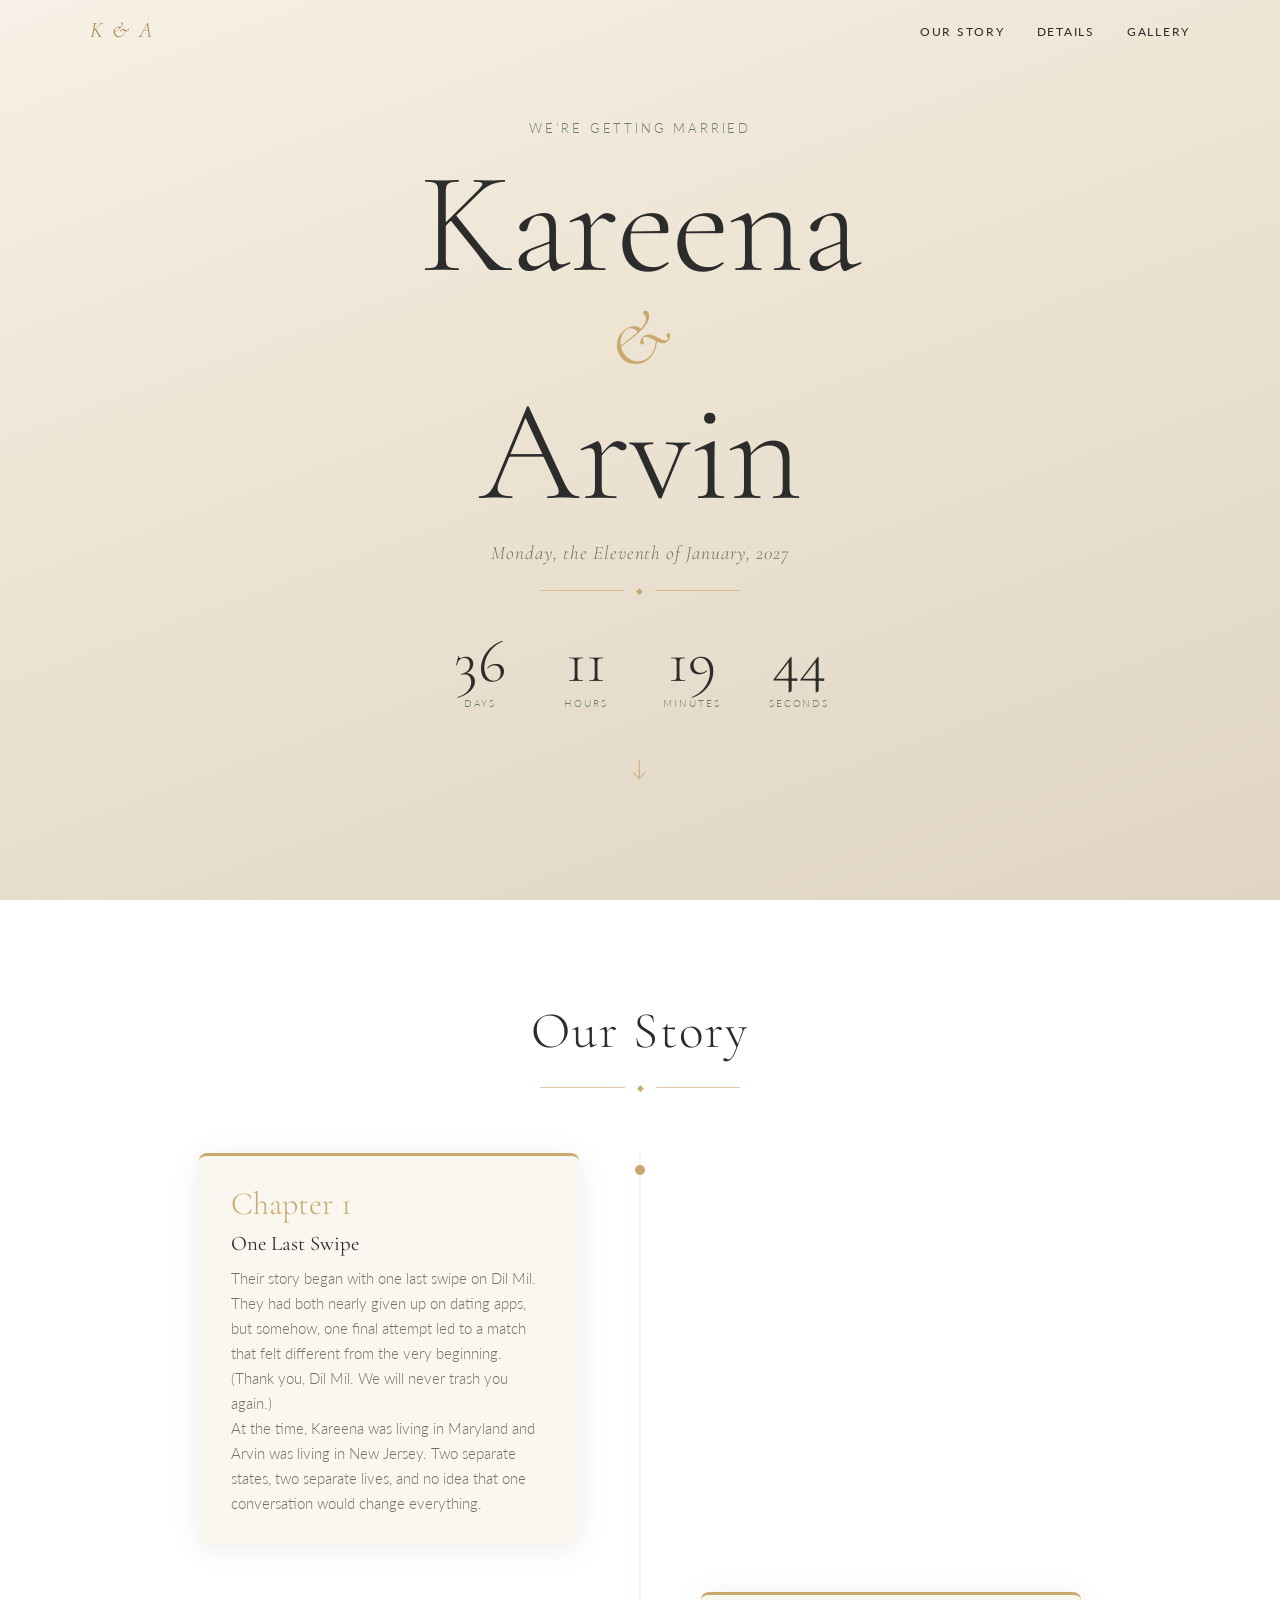
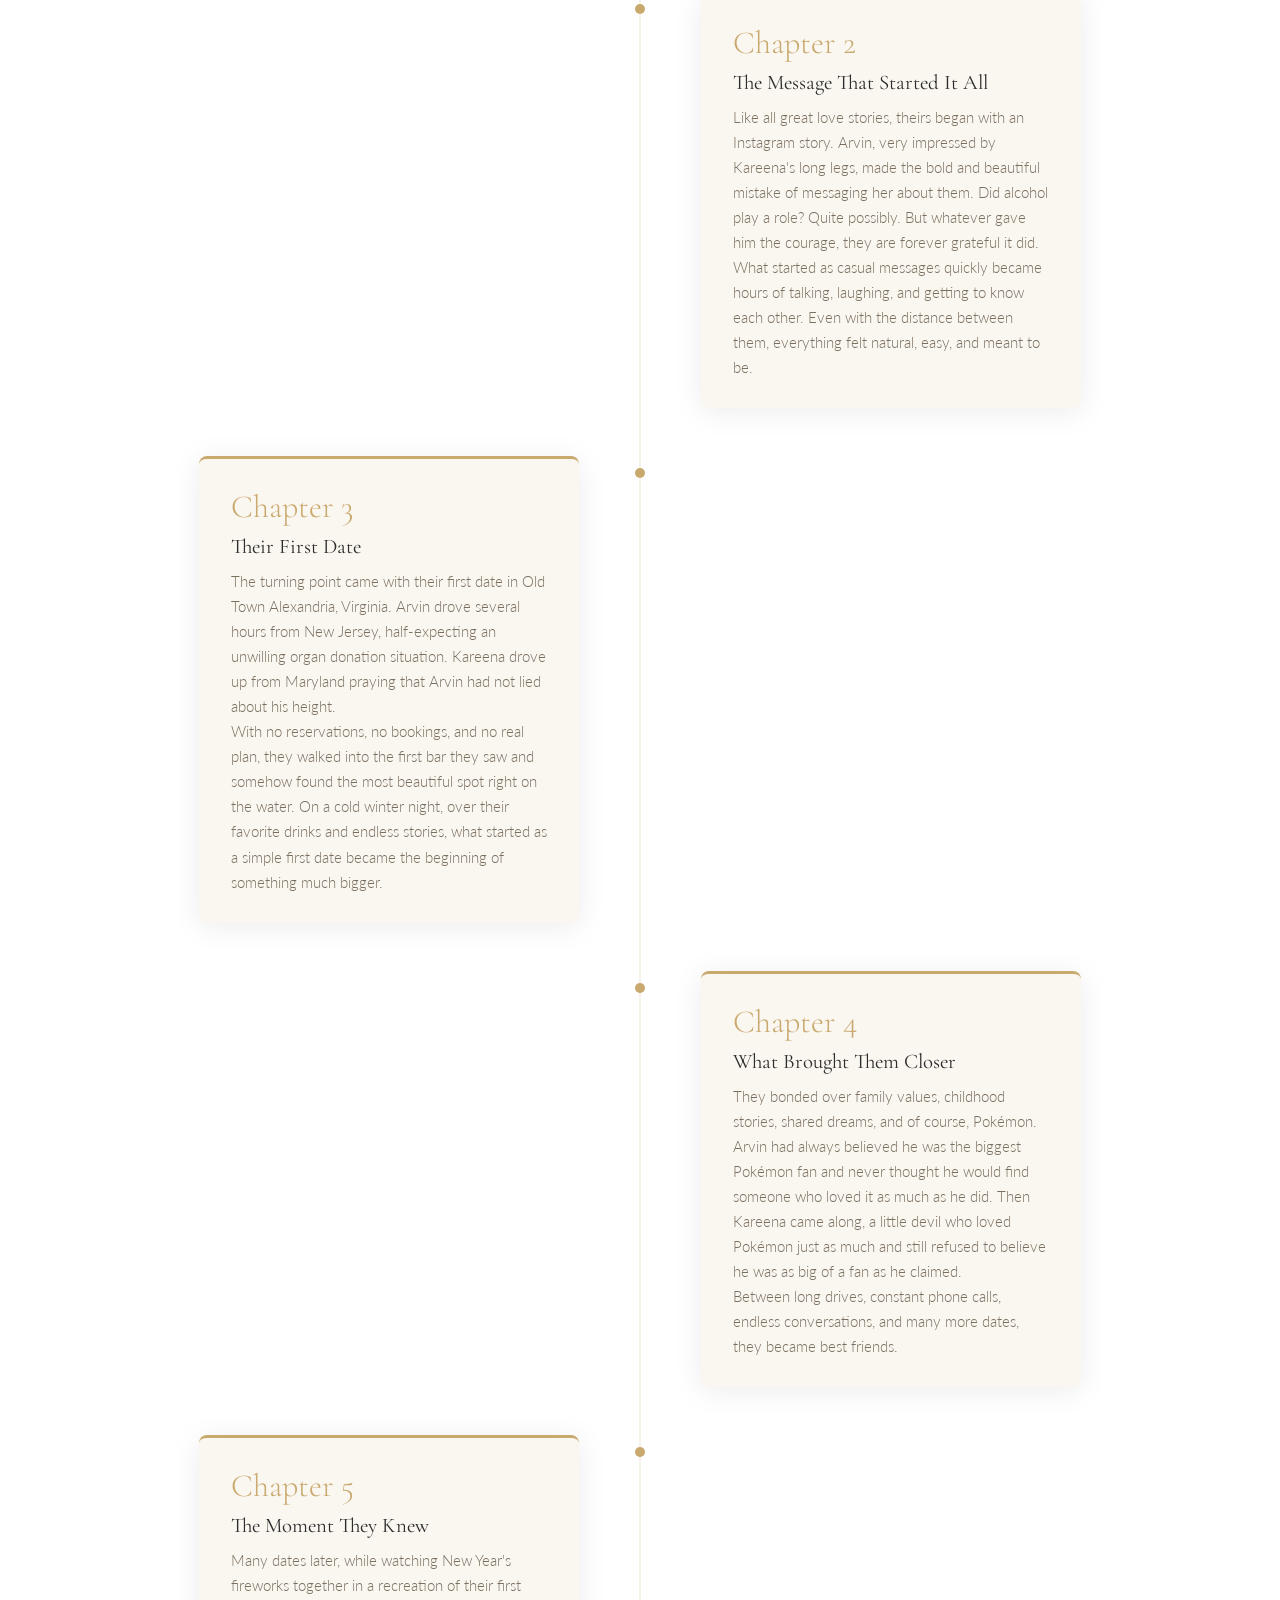
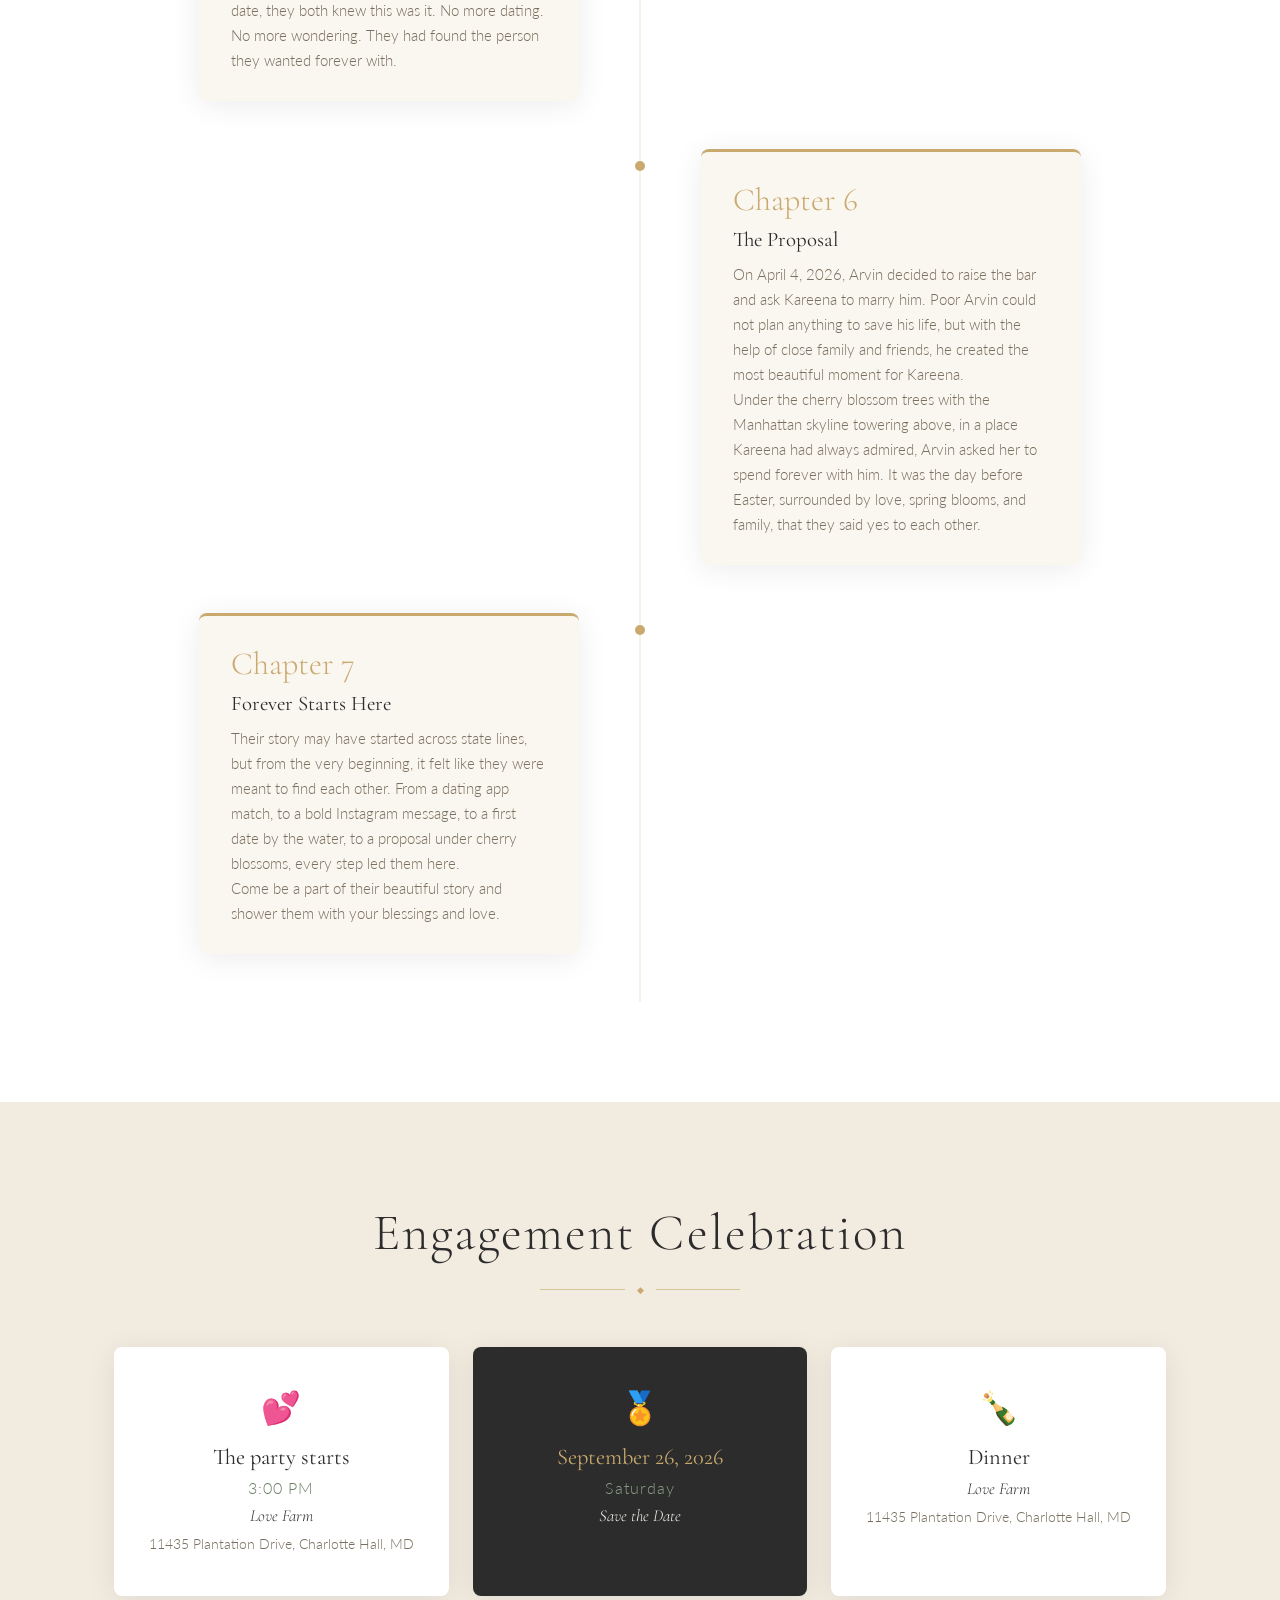
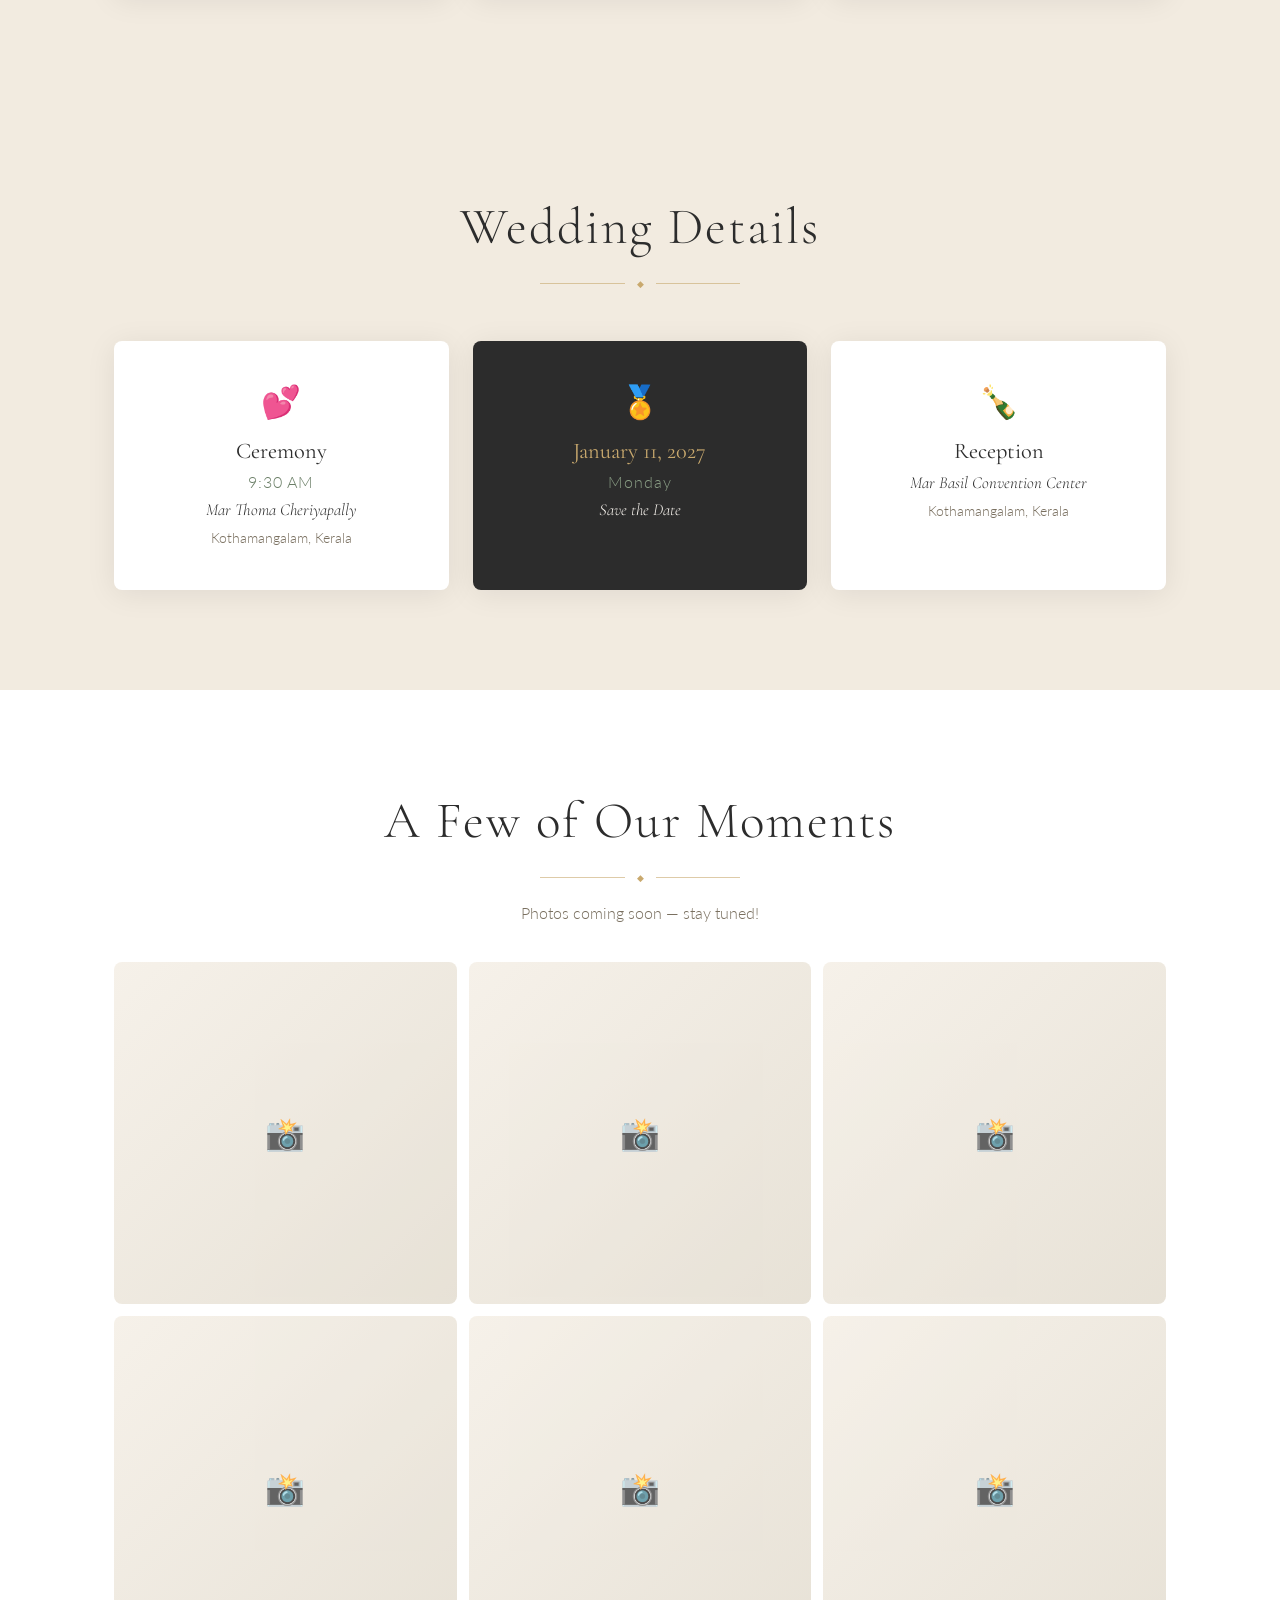
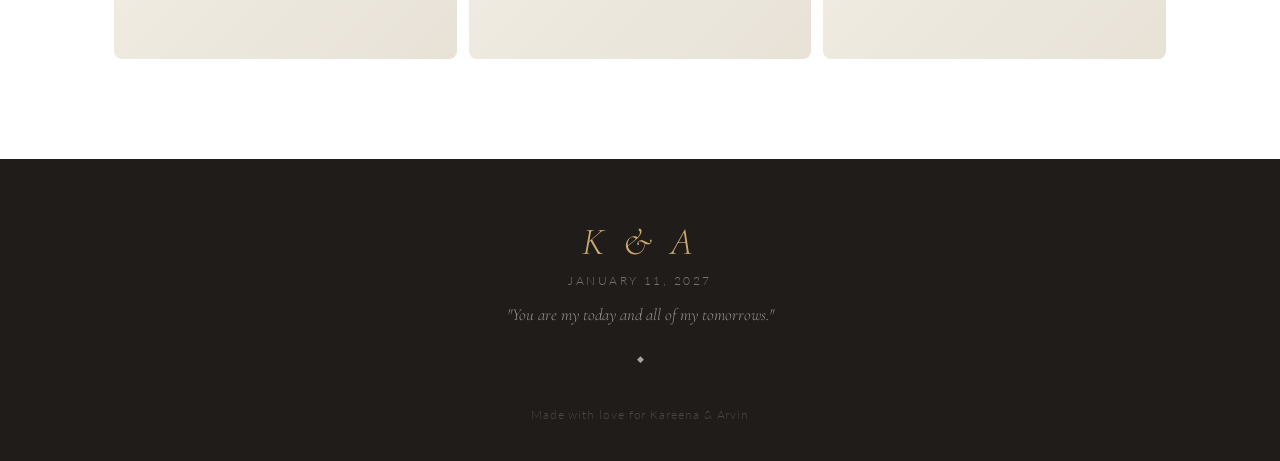
==== commit d4f15ba3: "Close September event RSVP; move gift registry to main page - summon/index.html: comment out the RSV" ====
--- a/summon/index.html
+++ b/summon/index.html
@@ -21,7 +21,7 @@
           <li><a href="#story">Our Story</a></li>
           <li><a href="#details">Details</a></li>
           <li><a href="#gallery">Gallery</a></li>
-          <li id="nav-rsvp"><a href="../rsvp.html">RSVP</a></li>
+          <!-- RSVP closed <li id="nav-rsvp"><a href="../rsvp.html">RSVP</a></li> -->
         </ul>
       </div>
     </nav>
@@ -214,7 +214,7 @@
             <h3>September 26, 2026</h3>
             <p class="detail-time">Saturday</p>
             <p class="detail-venue">Save the Date</p>
-            <a class="detail-link" href="../rsvp.html" rel="noopener">RSVP →</a>
+            <!-- RSVP closed <a class="detail-link" href="../rsvp.html" rel="noopener">RSVP →</a> -->
           </div>
 
           <div class="detail-card">
--- a/styles.css
+++ b/styles.css
@@ -396,17 +396,19 @@
 .gallery-grid {
   display: grid;
   grid-template-columns: repeat(3, 1fr);
-  grid-template-rows: auto auto;
   gap: 12px;
   margin-top: 40px;
 }
-.gallery-item { border-radius: var(--radius); overflow: hidden; }
-.g1 { grid-column: 1; grid-row: 1; aspect-ratio: 1; }
-.g2 { grid-column: 2; grid-row: 1 / 3; aspect-ratio: 2/3; }
-.g3 { grid-column: 3; grid-row: 1; aspect-ratio: 1; }
-.g4 { grid-column: 1; grid-row: 2; aspect-ratio: 16/9; }
-.g5 { grid-column: 3; grid-row: 2; aspect-ratio: 1; }
-.g6 { grid-column: 1 / 4; grid-row: 3; aspect-ratio: 21/6; }
+.gallery-item { border-radius: var(--radius); overflow: hidden; aspect-ratio: 1; }
+
+.gallery-item img {
+  width: 100%;
+  height: 100%;
+  object-fit: cover;
+  display: block;
+  transition: transform var(--transition);
+}
+.gallery-item:hover img { transform: scale(1.05); }
 
 .gallery-placeholder {
   width: 100%;
@@ -603,19 +605,120 @@
 }
 .rsvp-back a:hover { color: var(--gold); }
 
+/* ===== Registry ===== */
+#registry {
+  padding: 80px 0;
+  background: #1f1c19;
+  text-align: center;
+}
+#registry .section-title { color: var(--ivory); }
+#registry .section-sub {
+  color: rgba(250,246,240,0.6);
+  max-width: 480px;
+  margin: 0 auto 36px;
+}
+#registry .divider span:first-child,
+#registry .divider span:last-child { background: var(--gold); opacity: 0.4; }
+#registry .divider .diamond { color: var(--gold); }
+.registry-container { max-width: 600px; }
+
+.btn-registry {
+  display: inline-block;
+  padding: 14px 56px;
+  font-family: var(--font-sans);
+  font-size: 0.8rem;
+  font-weight: 400;
+  letter-spacing: 0.18em;
+  text-transform: uppercase;
+  color: var(--charcoal);
+  background: var(--gold);
+  border-radius: 2px;
+  text-decoration: none;
+  transition: background var(--transition), transform var(--transition);
+}
+.btn-registry:hover {
+  background: var(--gold-dark);
+  transform: translateY(-2px);
+}
+
+/* ===== 2-Step RSVP ===== */
+@keyframes stepFadeIn {
+  from { opacity: 0; transform: translateY(16px); }
+  to   { opacity: 1; transform: translateY(0); }
+}
+.rsvp-step { animation: stepFadeIn 0.4s ease both; }
+
+.step2-greeting {
+  font-family: var(--font-serif);
+  font-style: italic;
+  font-size: 1.6rem;
+  color: var(--ivory);
+  text-align: center;
+  margin-bottom: 4px;
+}
+
+#familyCheckboxGroup {
+  gap: 12px;
+}
+#familyCheckboxGroup > label:first-of-type {
+  /* The static "Who will be attending?" label */
+  font-size: 0.75rem;
+  letter-spacing: 0.14em;
+  text-transform: uppercase;
+  color: rgba(250,246,240,0.7);
+  margin-bottom: 4px;
+}
+.checkbox-label {
+  display: flex;
+  align-items: center;
+  gap: 10px;
+  font-size: 0.95rem;
+  color: var(--ivory);
+  cursor: pointer;
+  letter-spacing: normal;
+  text-transform: none;
+}
+.checkbox-label input[type="checkbox"] {
+  accent-color: var(--gold);
+  width: 16px;
+  height: 16px;
+  cursor: pointer;
+  flex-shrink: 0;
+}
+
+.form-actions {
+  display: flex;
+  flex-direction: column;
+  align-items: center;
+  gap: 12px;
+}
+.btn-back {
+  background: none;
+  border: none;
+  font-family: var(--font-sans);
+  font-size: 0.78rem;
+  letter-spacing: 0.14em;
+  text-transform: uppercase;
+  color: rgba(250,246,240,0.4);
+  cursor: pointer;
+  transition: color var(--transition);
+  padding: 4px 0;
+}
+.btn-back:hover { color: var(--gold); }
+
+.form-error a,
+.form-error a:visited {
+  color: inherit;
+  text-decoration: underline;
+}
+
 /* ===== Responsive ===== */
 @media (max-width: 860px) {
   .details-grid { grid-template-columns: 1fr; max-width: 400px; margin-left: auto; margin-right: auto; }
   .detail-card.featured { transform: none; }
   .detail-card.featured:hover { transform: translateY(-4px); }
 
-  .gallery-grid {
-    grid-template-columns: 1fr 1fr;
-    grid-template-rows: auto;
-  }
-  .g1,.g3,.g4,.g5 { grid-column: auto; grid-row: auto; aspect-ratio: 1; }
-  .g2 { grid-column: auto; grid-row: auto; aspect-ratio: 1; }
-  .g6 { grid-column: 1 / 3; aspect-ratio: 16/5; }
+  .gallery-grid { grid-template-columns: 1fr 1fr; }
 
   .timeline::before { left: 20px; }
   .timeline-item,
@@ -631,6 +734,5 @@
   .nav-links { display: none; }
   .form-row { grid-template-columns: 1fr; }
   .gallery-grid { grid-template-columns: 1fr; }
-  .g6 { grid-column: 1; aspect-ratio: 4/3; }
   .hero-names { font-size: clamp(3rem, 18vw, 5.5rem); }
 }
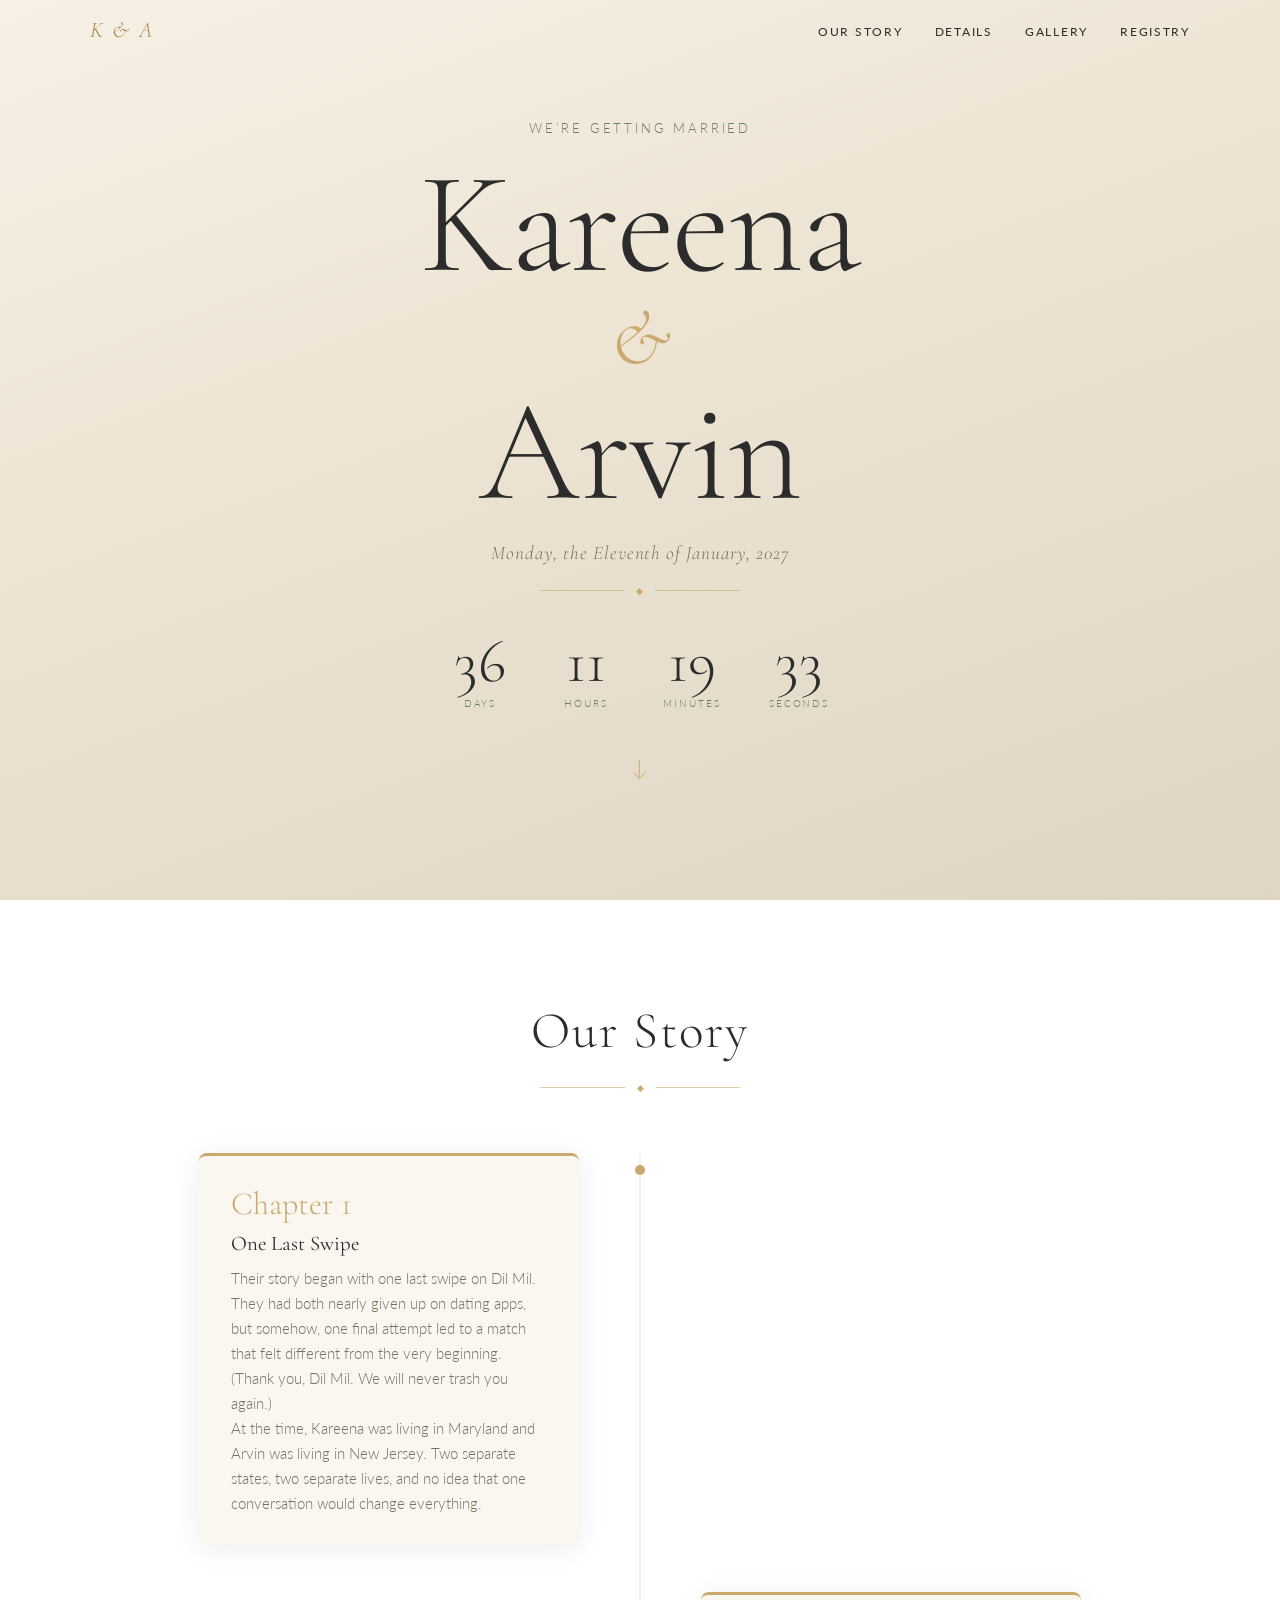
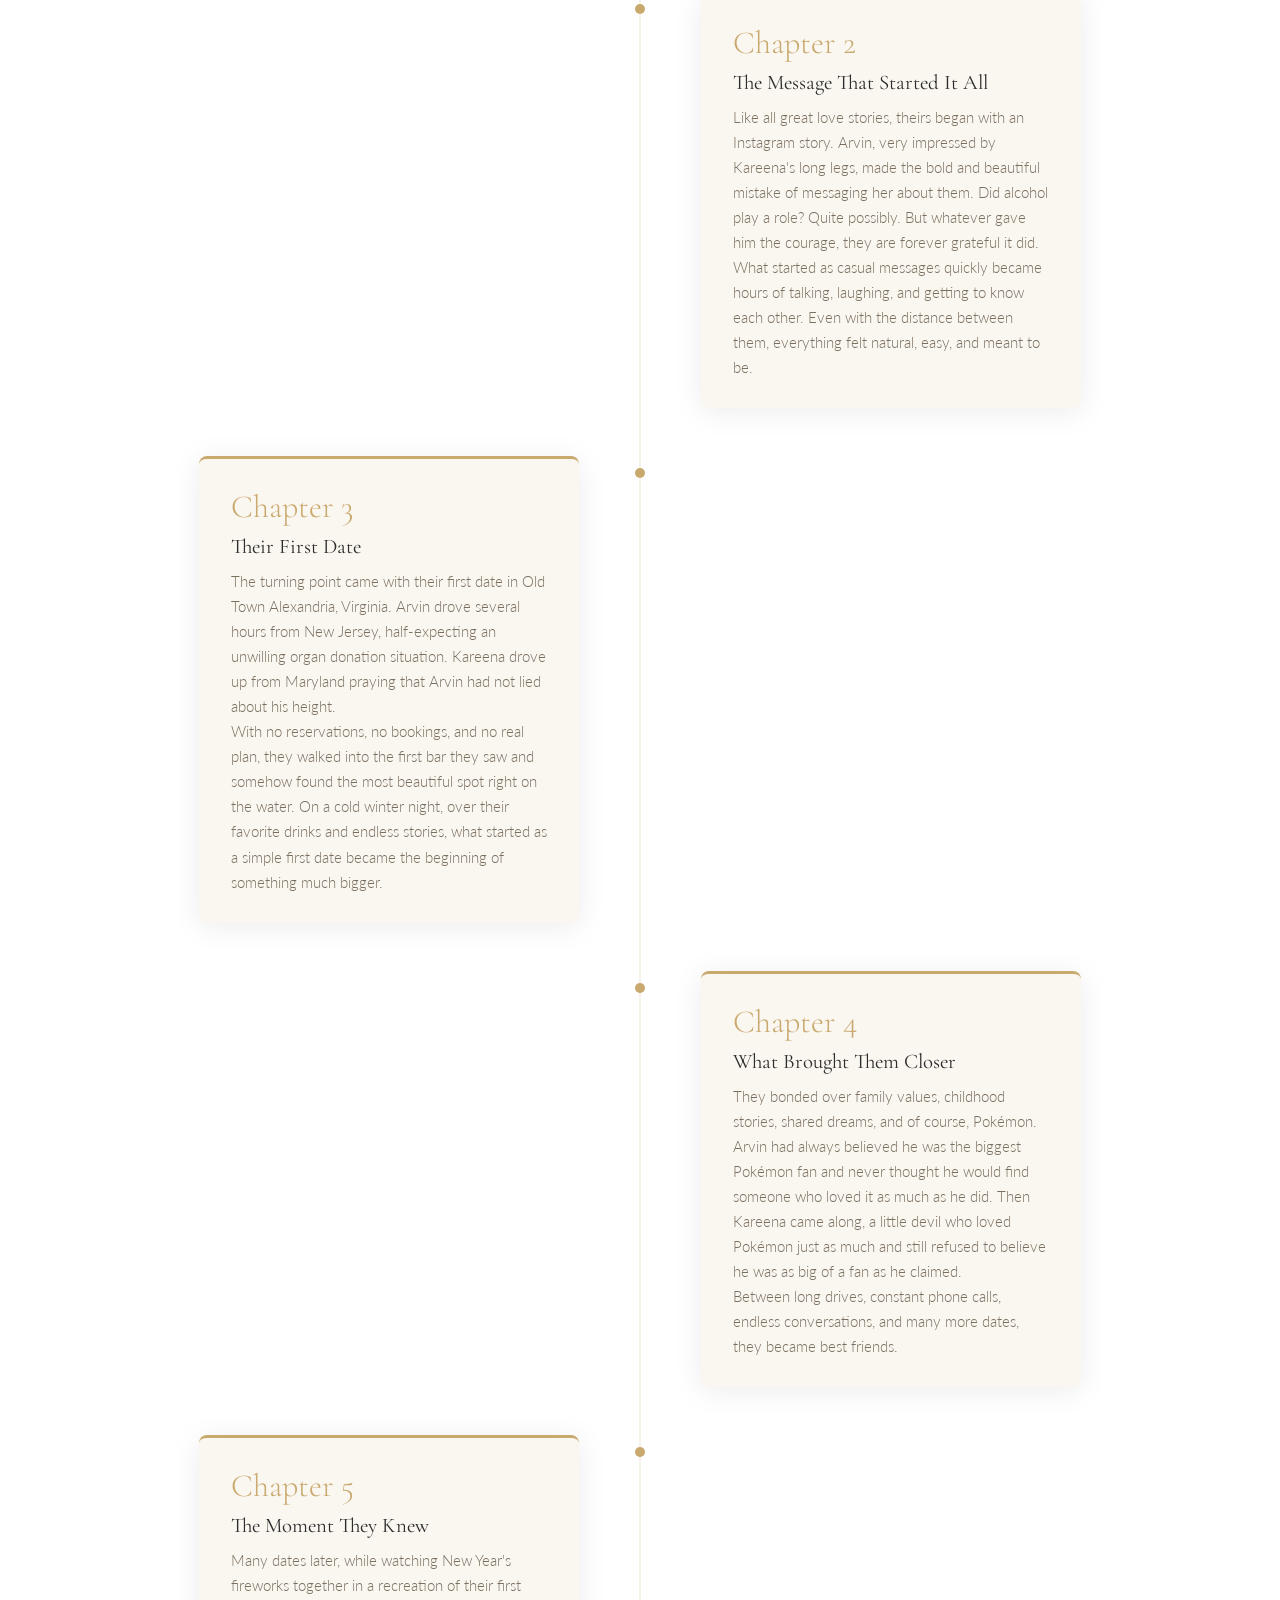
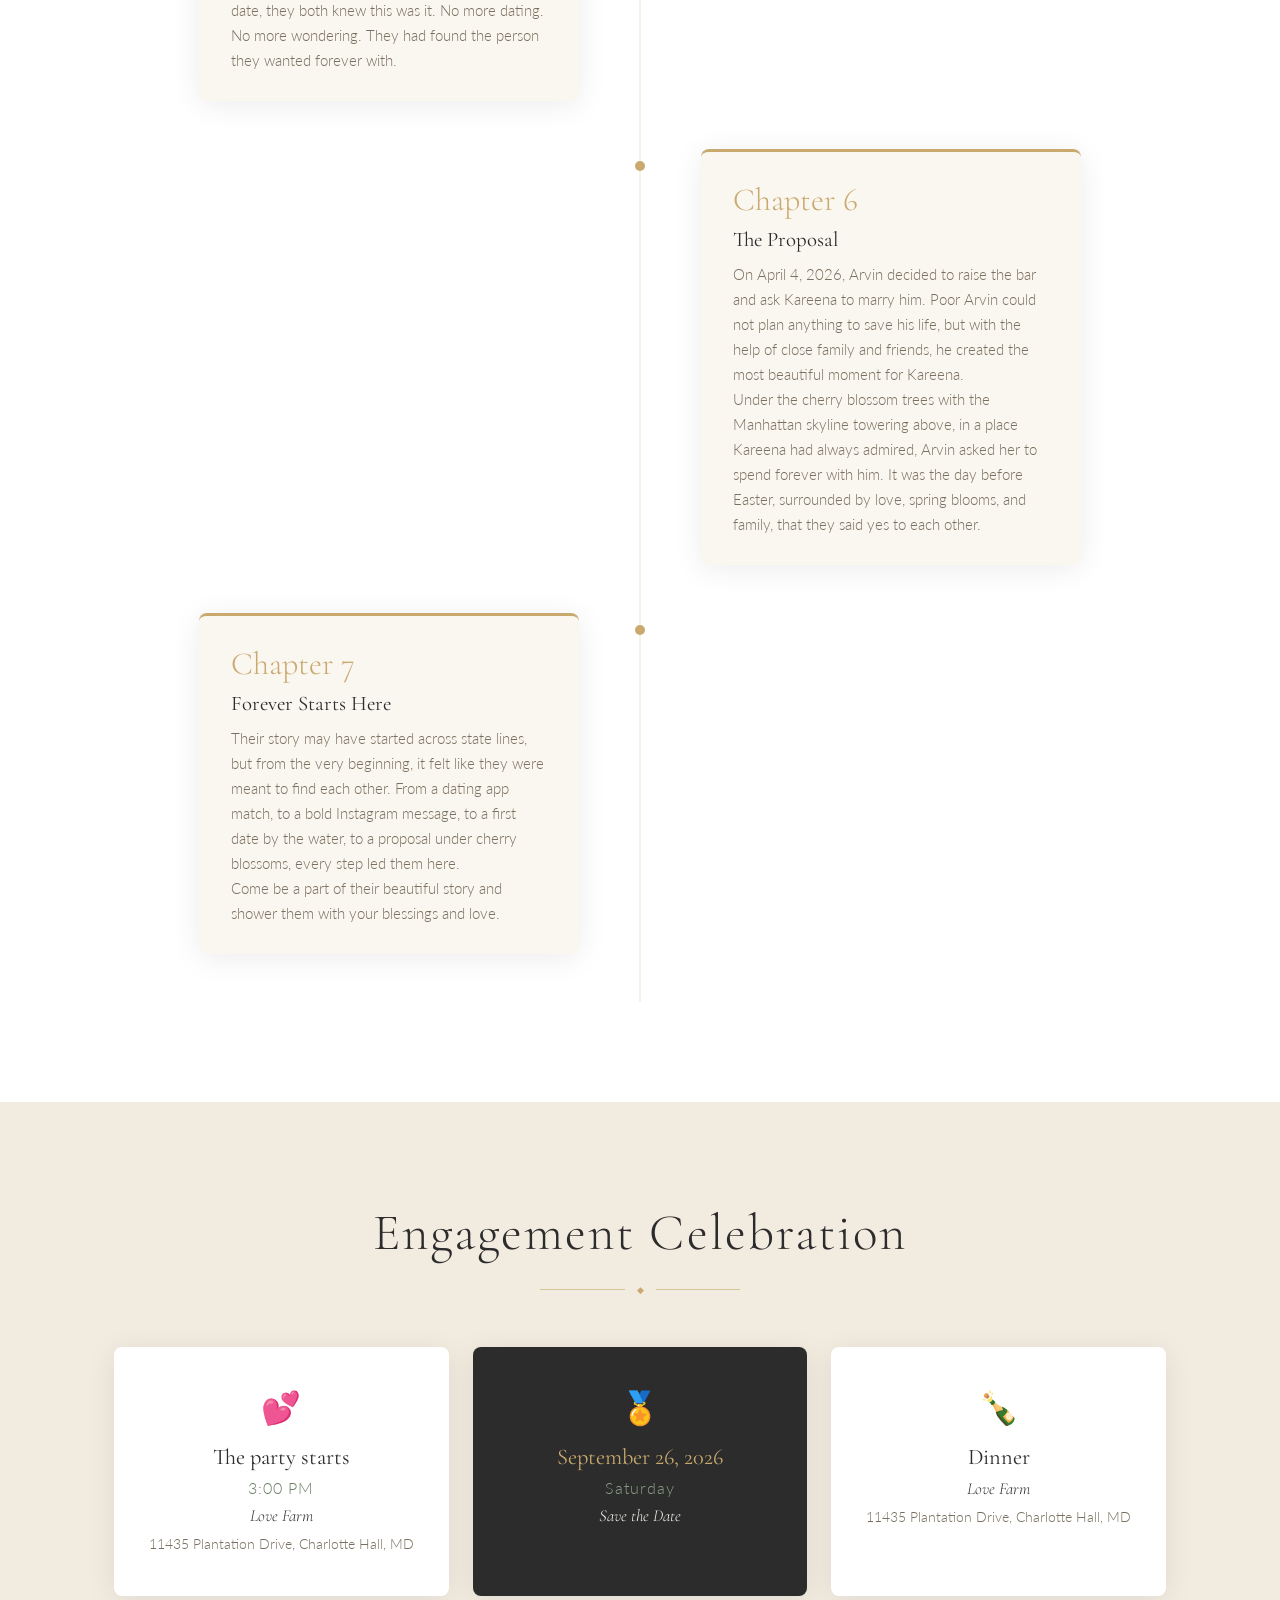
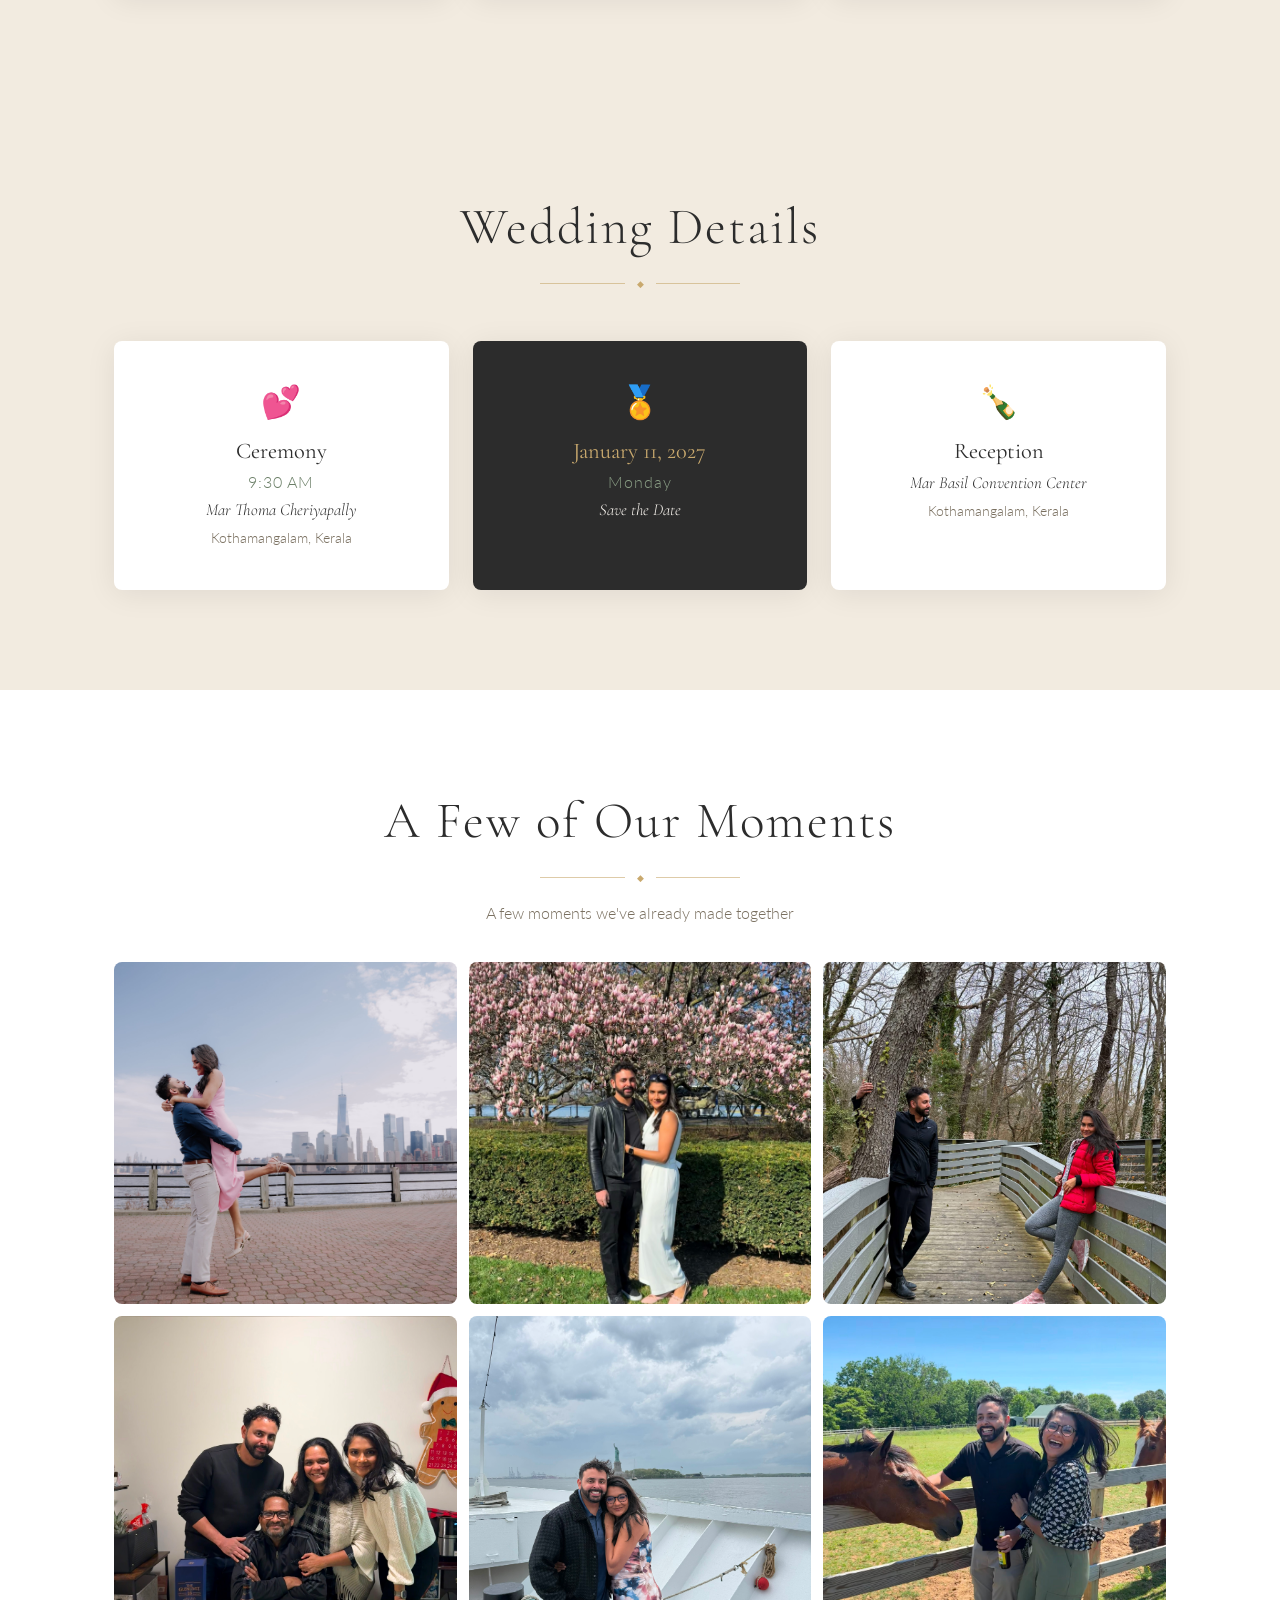
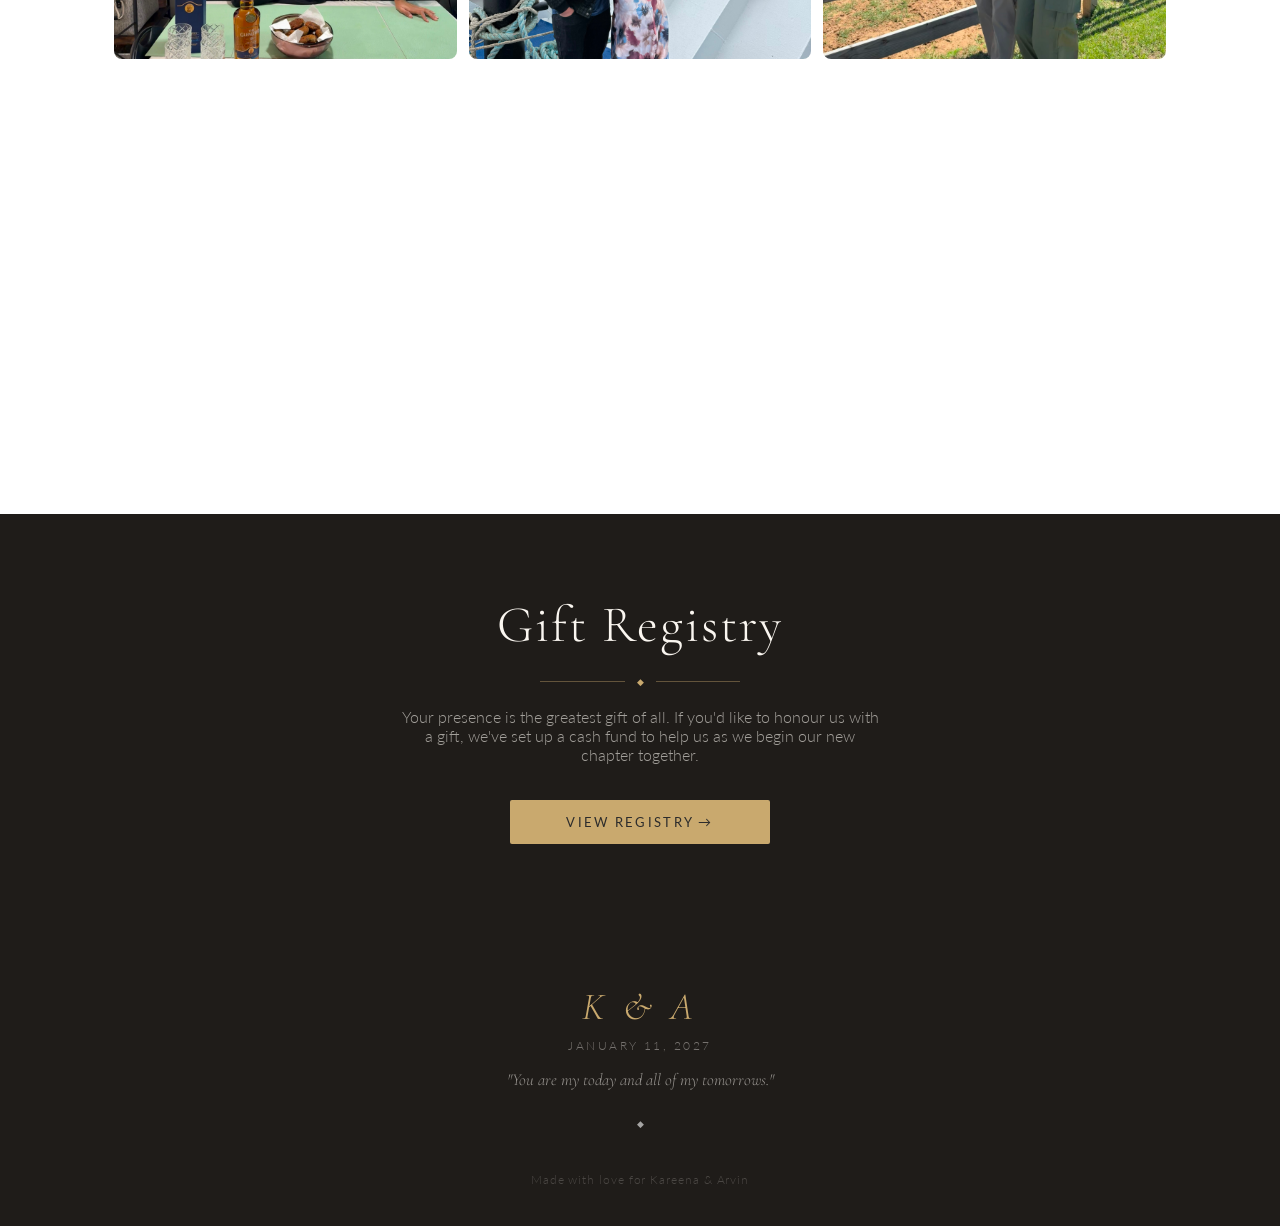
==== commit 343af4c4: "Add registry section and real photos to /summon route - summon/index.html: add a "Registry" nav link" ====
--- a/summon/index.html
+++ b/summon/index.html
@@ -21,6 +21,7 @@
           <li><a href="#story">Our Story</a></li>
           <li><a href="#details">Details</a></li>
           <li><a href="#gallery">Gallery</a></li>
+          <li><a href="#registry">Registry</a></li>
           <!-- RSVP closed <li id="nav-rsvp"><a href="../rsvp.html">RSVP</a></li> -->
         </ul>
       </div>
@@ -278,27 +279,58 @@
         <div class="divider">
           <span></span><span class="diamond">◆</span><span></span>
         </div>
-        <p class="section-sub">Photos coming soon — stay tuned!</p>
+        <p class="section-sub">A few moments we've already made together</p>
         <div class="gallery-grid">
-          <div class="gallery-item g1">
-            <div class="gallery-placeholder"><span>&#128248;</span></div>
-          </div>
-          <div class="gallery-item g2">
-            <div class="gallery-placeholder"><span>&#128248;</span></div>
-          </div>
-          <div class="gallery-item g3">
-            <div class="gallery-placeholder"><span>&#128248;</span></div>
-          </div>
-          <div class="gallery-item g4">
-            <div class="gallery-placeholder"><span>&#128248;</span></div>
-          </div>
-          <div class="gallery-item g5">
-            <div class="gallery-placeholder"><span>&#128248;</span></div>
-          </div>
-          <div class="gallery-item g6">
-            <div class="gallery-placeholder"><span>&#128248;</span></div>
-          </div>
-        </div>
+          <div class="gallery-item">
+            <img src="../images/gallery-skyline-lift.jpg" alt="Kareena and Arvin embracing along the waterfront with the Manhattan skyline behind them" loading="lazy" />
+          </div>
+          <div class="gallery-item">
+            <img src="../images/gallery-magnolia-1.jpg" alt="Kareena and Arvin standing beneath a blooming magnolia tree" loading="lazy" />
+          </div>
+          <div class="gallery-item">
+            <img src="../images/gallery-boardwalk.jpg" alt="Kareena and Arvin on a wooded boardwalk in winter" loading="lazy" />
+          </div>
+          <div class="gallery-item">
+            <img src="../images/gallery-family.jpg" alt="Kareena and Arvin celebrating with family" loading="lazy" />
+          </div>
+          <div class="gallery-item">
+            <img src="../images/gallery-statue-boat.jpg" alt="Kareena and Arvin embracing on a boat with the Statue of Liberty behind them" loading="lazy" />
+          </div>
+          <div class="gallery-item">
+            <img src="../images/gallery-horse-farm.jpg" alt="Kareena and Arvin laughing beside a horse on a sunny farm" loading="lazy" />
+          </div>
+          <div class="gallery-item">
+            <img src="../images/gallery-church-steps.jpg" alt="Kareena and Arvin dressed up on the steps of a church" loading="lazy" />
+          </div>
+          <div class="gallery-item">
+            <img src="../images/gallery-ballroom-hallway.jpg" alt="Kareena and Arvin embracing in an ornate hallway" loading="lazy" />
+          </div>
+          <div class="gallery-item">
+            <img src="../images/gallery-blossom-kiss.jpg" alt="Kareena kissing Arvin under a blooming cherry blossom tree" loading="lazy" />
+          </div>
+        </div>
+      </div>
+    </section>
+
+    <!-- Gift Registry -->
+    <section id="registry">
+      <div class="container registry-container">
+        <h2 class="section-title">Gift Registry</h2>
+        <div class="divider">
+          <span></span><span class="diamond">◆</span><span></span>
+        </div>
+        <p class="section-sub">
+          Your presence is the greatest gift of all. If you'd like to honour us
+          with a gift, we've set up a cash fund to help us as we begin our new
+          chapter together.
+        </p>
+        <a
+          href="https://www.paypal.com/paypalme/KareenaJoseph96"
+          class="btn-registry"
+          target="_blank"
+          rel="noopener noreferrer"
+          >View Registry →</a
+        >
       </div>
     </section>
 
